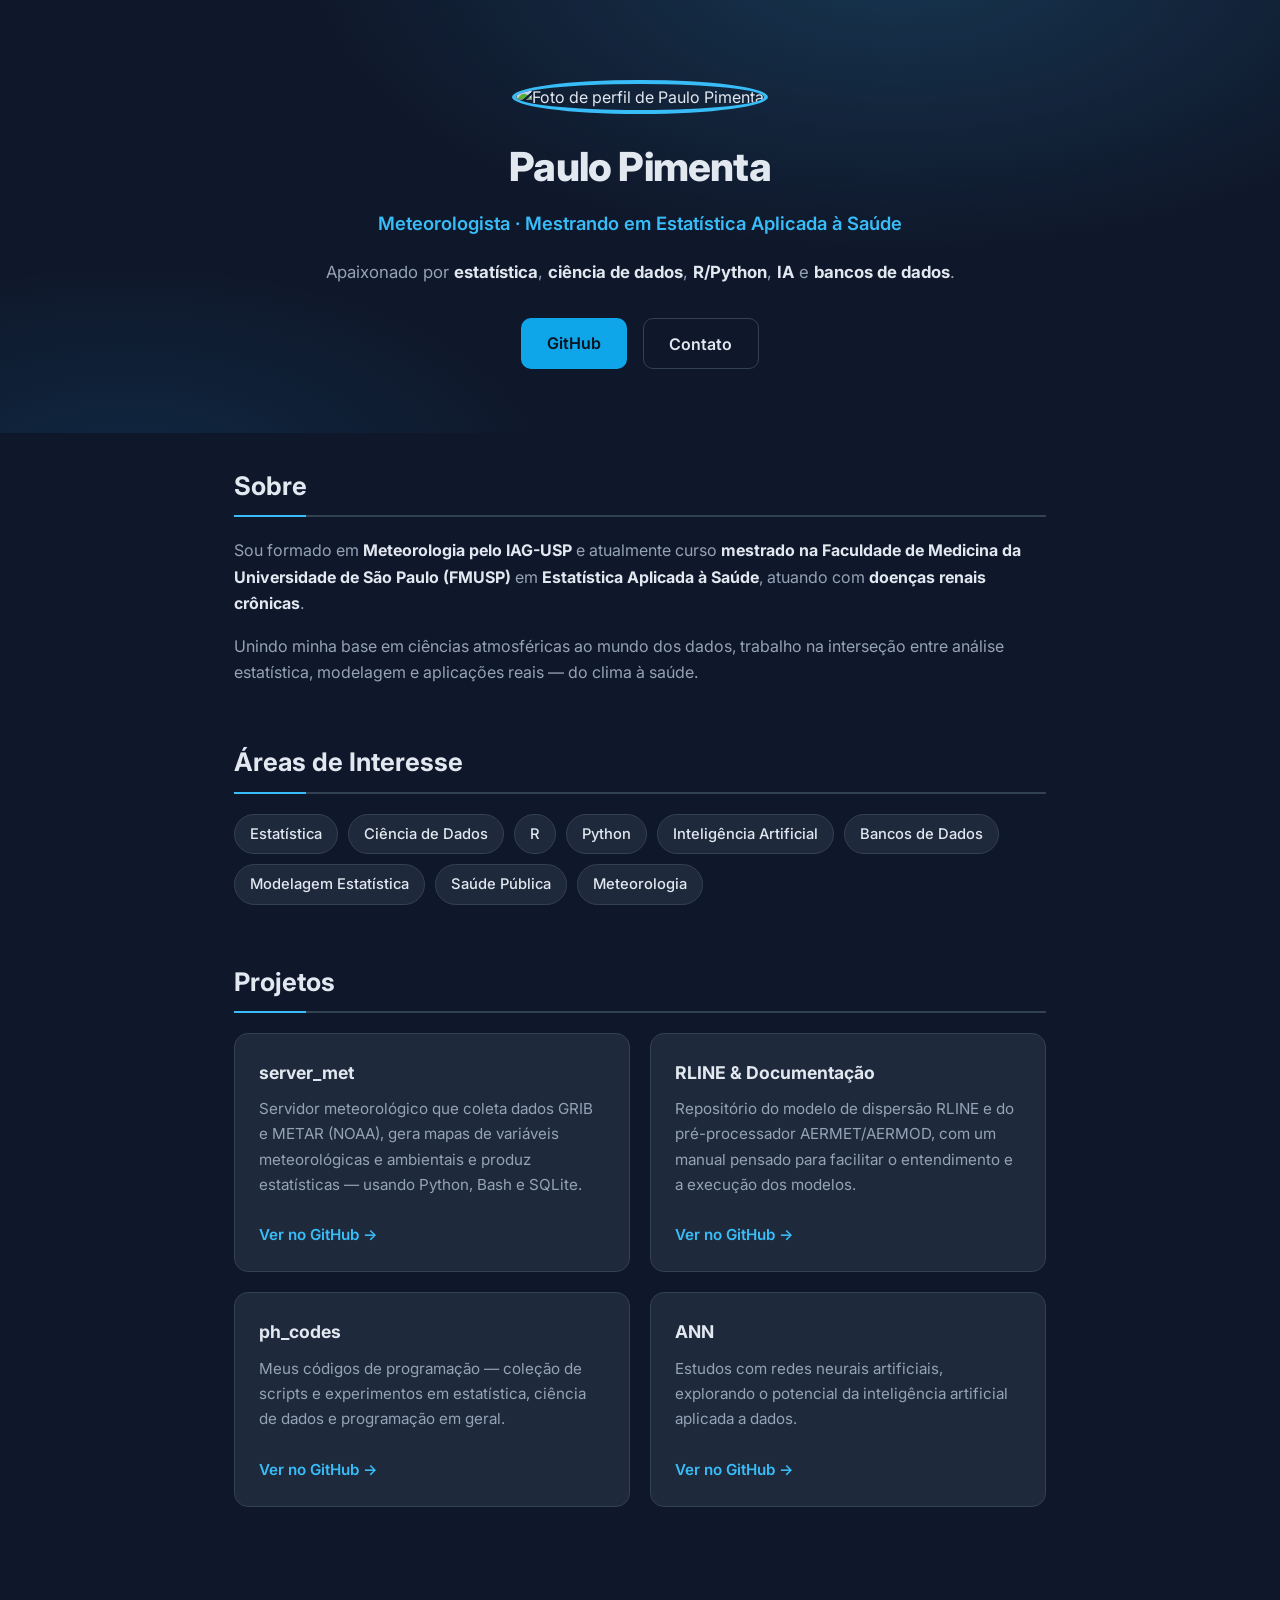
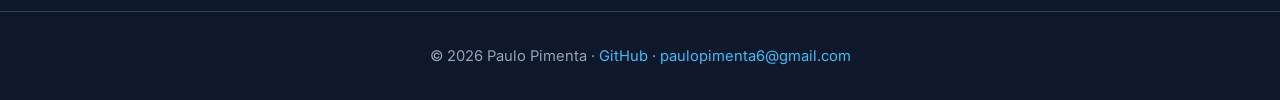
==== index.html @ c79afd51 "Initial commit: personal GitHub Pages site" ====
<!DOCTYPE html>
<html lang="pt-BR">
<head>
  <meta charset="UTF-8" />
  <meta name="viewport" content="width=device-width, initial-scale=1.0" />
  <title>Paulo Pimenta | Estatística, Ciência de Dados e Saúde</title>
  <meta name="description" content="Página pessoal de Paulo Pimenta — meteorologista pelo IAG-USP e mestrando em Estatística Aplicada à Saúde na FMUSP, apaixonado por dados, R/Python, IA e bancos de dados." />
  <link rel="preconnect" href="https://fonts.googleapis.com" />
  <link rel="preconnect" href="https://fonts.gstatic.com" crossorigin />
  <link href="https://fonts.googleapis.com/css2?family=Inter:wght@400;500;600;700;800&display=swap" rel="stylesheet" />
  <link rel="stylesheet" href="assets/css/style.css" />
</head>
<body>
  <header class="hero">
    <div class="hero-inner">
      <img
        class="avatar"
        src="https://avatars.githubusercontent.com/paulopimenta6"
        alt="Foto de perfil de Paulo Pimenta"
      />
      <h1>Paulo Pimenta</h1>
      <p class="tagline">Meteorologista · Mestrando em Estatística Aplicada à Saúde</p>
      <p class="hero-text">
        Apaixonado por <strong>estatística</strong>, <strong>ciência de dados</strong>,
        <strong>R/Python</strong>, <strong>IA</strong> e <strong>bancos de dados</strong>.
      </p>
      <div class="hero-actions">
        <a class="btn btn-primary" href="https://github.com/paulopimenta6" target="_blank" rel="noopener">GitHub</a>
        <a class="btn btn-secondary" href="mailto:paulopimenta6@gmail.com">Contato</a>
      </div>
    </div>
  </header>

  <main class="content">
    <section class="section" id="sobre">
      <h2>Sobre</h2>
      <p>
        Sou formado em <strong>Meteorologia pelo IAG-USP</strong> e atualmente curso
        <strong>mestrado na Faculdade de Medicina da Universidade de São Paulo (FMUSP)</strong>
        em <strong>Estatística Aplicada à Saúde</strong>, atuando com
        <strong>doenças renais crônicas</strong>.
      </p>
      <p>
        Unindo minha base em ciências atmosféricas ao mundo dos dados, trabalho na
        interseção entre análise estatística, modelagem e aplicações reais — do clima à saúde.
      </p>
    </section>

    <section class="section" id="interesses">
      <h2>Áreas de Interesse</h2>
      <div class="skills">
        <span class="skill">Estatística</span>
        <span class="skill">Ciência de Dados</span>
        <span class="skill">R</span>
        <span class="skill">Python</span>
        <span class="skill">Inteligência Artificial</span>
        <span class="skill">Bancos de Dados</span>
        <span class="skill">Modelagem Estatística</span>
        <span class="skill">Saúde Pública</span>
        <span class="skill">Meteorologia</span>
      </div>
    </section>

    <section class="section" id="projetos">
      <h2>Projetos</h2>
      <div class="cards">
        <article class="card">
          <h3>server_met</h3>
          <p>
            Servidor meteorológico que coleta dados GRIB e METAR (NOAA), gera mapas de
            variáveis meteorológicas e ambientais e produz estatísticas — usando Python,
            Bash e SQLite.
          </p>
          <a href="https://github.com/paulopimenta6/server_met" target="_blank" rel="noopener">Ver no GitHub →</a>
        </article>
        <article class="card">
          <h3>RLINE &amp; Documentação</h3>
          <p>
            Repositório do modelo de dispersão RLINE e do pré-processador AERMET/AERMOD,
            com um manual pensado para facilitar o entendimento e a execução dos modelos.
          </p>
          <a href="https://github.com/paulopimenta6/rline_and_documentation" target="_blank" rel="noopener">Ver no GitHub →</a>
        </article>
        <article class="card">
          <h3>ph_codes</h3>
          <p>
            Meus códigos de programação — coleção de scripts e experimentos em
            estatística, ciência de dados e programação em geral.
          </p>
          <a href="https://github.com/paulopimenta6/ph_codes" target="_blank" rel="noopener">Ver no GitHub →</a>
        </article>
        <article class="card">
          <h3>ANN</h3>
          <p>
            Estudos com redes neurais artificiais, explorando o potencial da
            inteligência artificial aplicada a dados.
          </p>
          <a href="https://github.com/paulopimenta6/ANN" target="_blank" rel="noopener">Ver no GitHub →</a>
        </article>
      </div>
    </section>
  </main>

  <footer class="footer">
    <p>
      © 2026 Paulo Pimenta ·
      <a href="https://github.com/paulopimenta6" target="_blank" rel="noopener">GitHub</a> ·
      <a href="mailto:paulopimenta6@gmail.com">paulopimenta6@gmail.com</a>
    </p>
  </footer>
</body>
</html>
---- assets/css/style.css ----
:root {
  --bg: #0f172a;
  --bg-alt: #1e293b;
  --text: #e2e8f0;
  --muted: #94a3b8;
  --accent: #38bdf8;
  --accent-strong: #0ea5e9;
  --card-bg: #1e293b;
  --border: #334155;
}

* {
  margin: 0;
  padding: 0;
  box-sizing: border-box;
}

html {
  scroll-behavior: smooth;
}

body {
  font-family: "Inter", system-ui, -apple-system, "Segoe UI", Roboto, sans-serif;
  background: var(--bg);
  color: var(--text);
  line-height: 1.65;
}

/* ---------- Hero ---------- */
.hero {
  background: radial-gradient(1000px 500px at 70% -10%, rgba(56, 189, 248, 0.18), transparent 60%),
              radial-gradient(800px 400px at 10% 110%, rgba(14, 165, 233, 0.12), transparent 55%);
  text-align: center;
  padding: 5rem 1.5rem 4rem;
}

.hero-inner {
  max-width: 760px;
  margin: 0 auto;
}

.avatar {
  width: 140px;
  height: 140px;
  border-radius: 50%;
  border: 4px solid var(--accent);
  object-fit: cover;
  margin-bottom: 1.25rem;
}

.hero h1 {
  font-size: 2.5rem;
  font-weight: 800;
  letter-spacing: -0.02em;
}

.tagline {
  margin-top: 0.5rem;
  font-size: 1.15rem;
  color: var(--accent);
  font-weight: 600;
}

.hero-text {
  margin-top: 1.25rem;
  color: var(--muted);
  font-size: 1.05rem;
}

.hero-text strong {
  color: var(--text);
}

.hero-actions {
  margin-top: 2rem;
  display: flex;
  gap: 1rem;
  justify-content: center;
  flex-wrap: wrap;
}

.btn {
  display: inline-block;
  padding: 0.7rem 1.6rem;
  border-radius: 10px;
  font-weight: 600;
  text-decoration: none;
  transition: transform 0.15s ease, box-shadow 0.15s ease, background 0.15s ease;
}

.btn:hover {
  transform: translateY(-2px);
}

.btn-primary {
  background: var(--accent-strong);
  color: #0b1220;
}

.btn-primary:hover {
  box-shadow: 0 8px 24px rgba(14, 165, 233, 0.35);
}

.btn-secondary {
  border: 1px solid var(--border);
  color: var(--text);
}

.btn-secondary:hover {
  background: var(--bg-alt);
}

/* ---------- Content ---------- */
.content {
  max-width: 860px;
  margin: 0 auto;
  padding: 2rem 1.5rem 3rem;
}

.section {
  margin-bottom: 3.5rem;
}

.section h2 {
  font-size: 1.6rem;
  font-weight: 700;
  margin-bottom: 1.25rem;
  padding-bottom: 0.5rem;
  border-bottom: 2px solid var(--border);
  position: relative;
}

.section h2::after {
  content: "";
  position: absolute;
  left: 0;
  bottom: -2px;
  width: 72px;
  height: 2px;
  background: var(--accent);
}

.section p {
  color: var(--muted);
  margin-bottom: 1rem;
}

.section p strong {
  color: var(--text);
}

/* ---------- Skills ---------- */
.skills {
  display: flex;
  flex-wrap: wrap;
  gap: 0.6rem;
}

.skill {
  background: var(--card-bg);
  border: 1px solid var(--border);
  color: var(--text);
  padding: 0.45rem 0.95rem;
  border-radius: 999px;
  font-size: 0.92rem;
  font-weight: 500;
  transition: border-color 0.15s ease, color 0.15s ease;
}

.skill:hover {
  border-color: var(--accent);
  color: var(--accent);
}

/* ---------- Cards ---------- */
.cards {
  display: grid;
  grid-template-columns: repeat(auto-fit, minmax(260px, 1fr));
  gap: 1.25rem;
}

.card {
  background: var(--card-bg);
  border: 1px solid var(--border);
  border-radius: 14px;
  padding: 1.5rem;
  display: flex;
  flex-direction: column;
  gap: 0.6rem;
  transition: transform 0.15s ease, border-color 0.15s ease;
}

.card:hover {
  transform: translateY(-3px);
  border-color: var(--accent);
}

.card h3 {
  font-size: 1.1rem;
  font-weight: 700;
}

.card p {
  font-size: 0.95rem;
  color: var(--muted);
  flex: 1;
}

.card a {
  color: var(--accent);
  text-decoration: none;
  font-weight: 600;
  font-size: 0.95rem;
}

.card a:hover {
  text-decoration: underline;
}

/* ---------- Footer ---------- */
.footer {
  border-top: 1px solid var(--border);
  padding: 2rem 1.5rem;
  text-align: center;
  color: var(--muted);
  font-size: 0.92rem;
}

.footer a {
  color: var(--accent);
  text-decoration: none;
}

.footer a:hover {
  text-decoration: underline;
}

/* ---------- Responsive ---------- */
@media (max-width: 480px) {
  .hero h1 {
    font-size: 2rem;
  }
  .hero {
    padding-top: 3.5rem;
  }
}
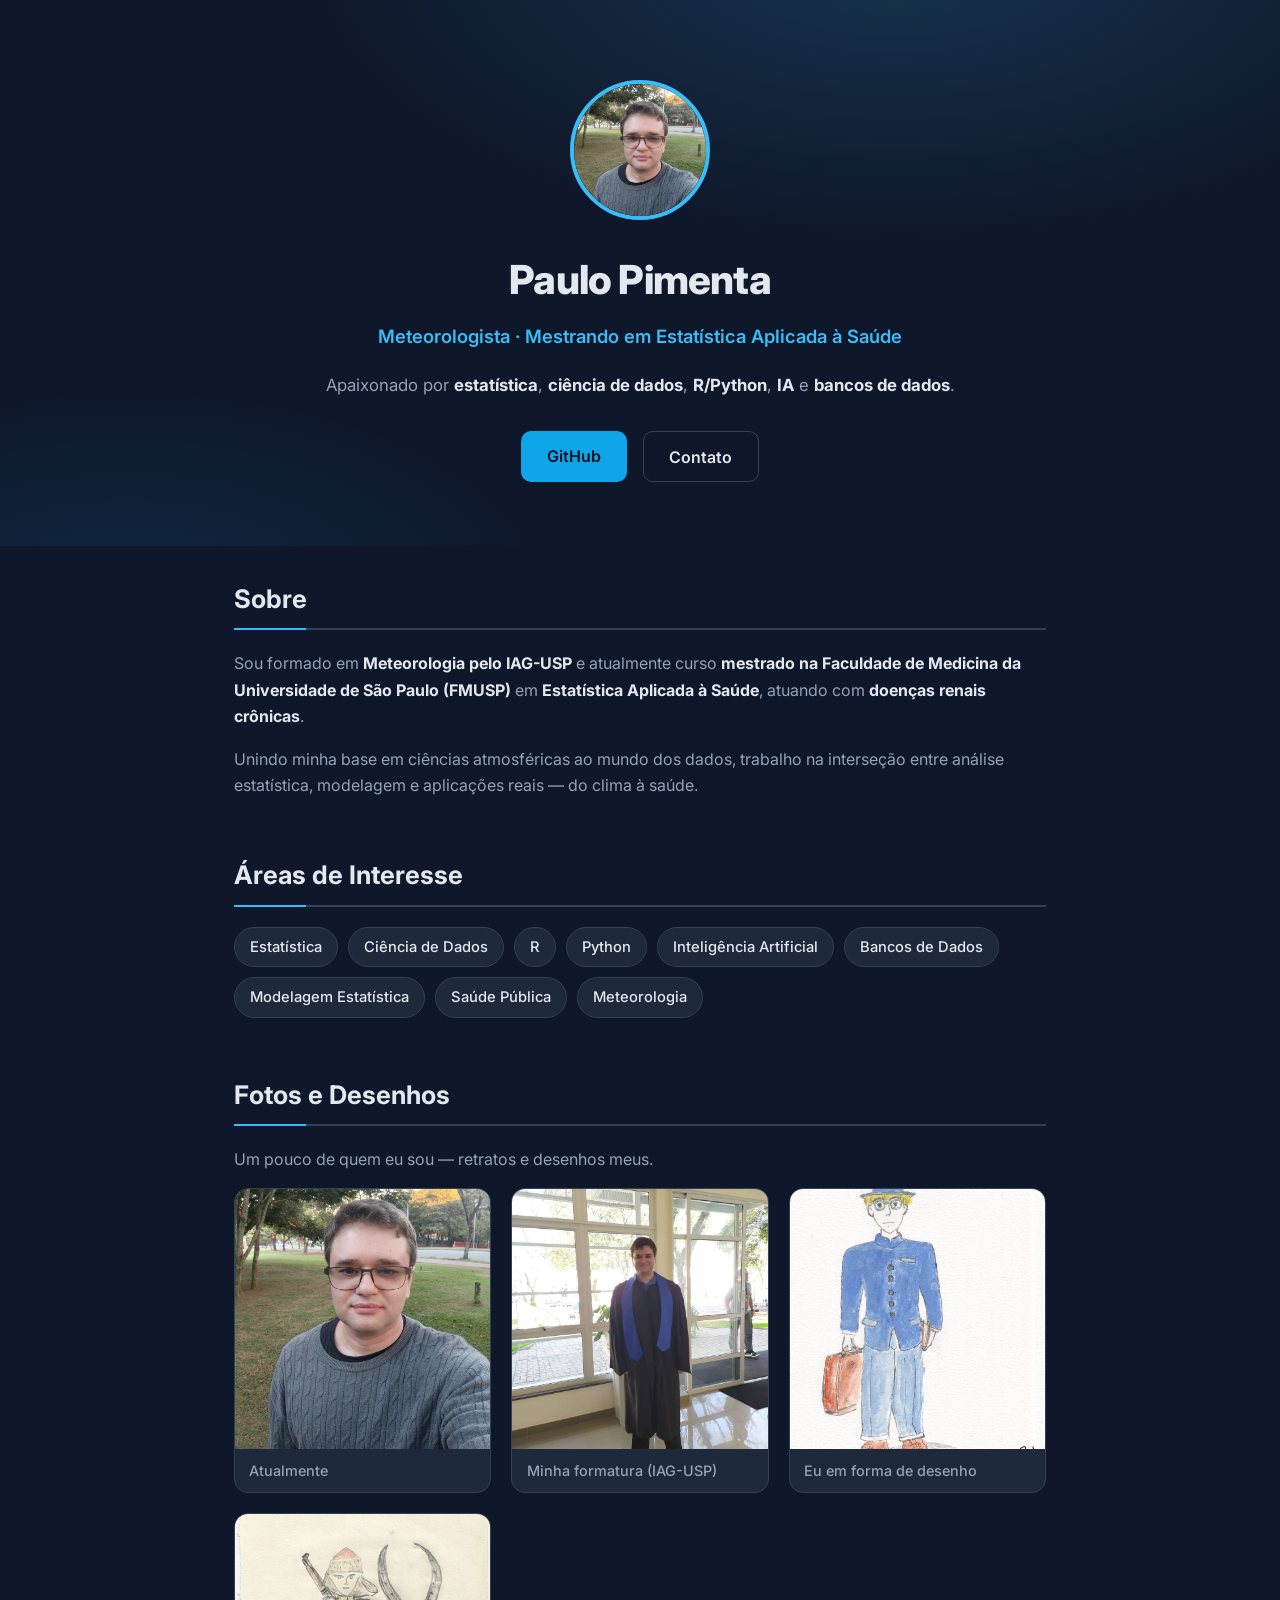
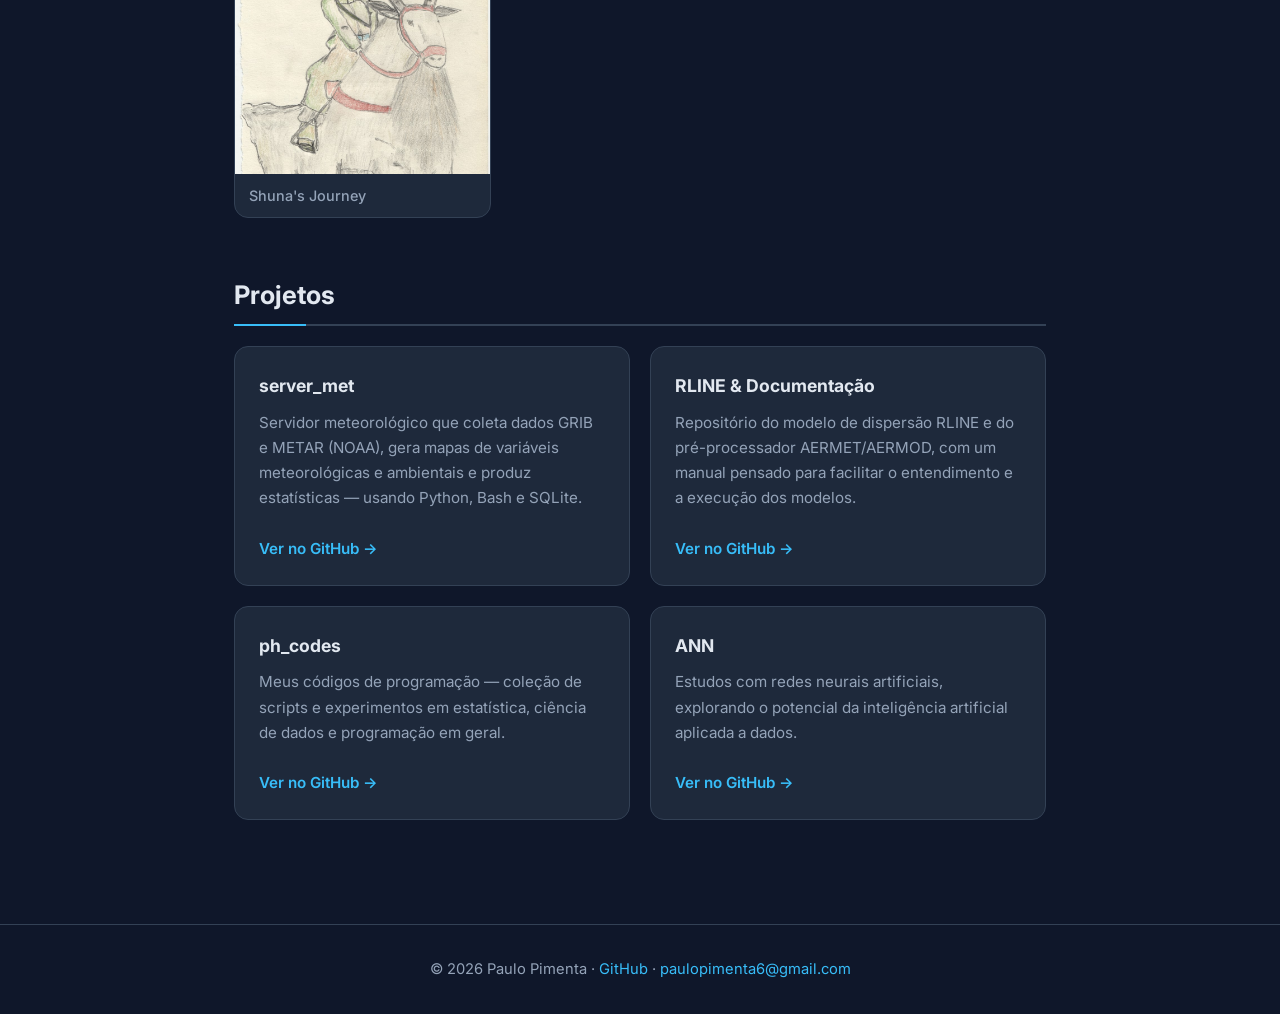
==== commit 3545fdd8: "Add personal photos and drawings gallery with lightbox" ====
--- a/index.html
+++ b/index.html
@@ -15,8 +15,8 @@
     <div class="hero-inner">
       <img
         class="avatar"
-        src="https://avatars.githubusercontent.com/paulopimenta6"
-        alt="Foto de perfil de Paulo Pimenta"
+        src="assets/images/avatar.jpg"
+        alt="Foto de Paulo Pimenta"
       />
       <h1>Paulo Pimenta</h1>
       <p class="tagline">Meteorologista · Mestrando em Estatística Aplicada à Saúde</p>
@@ -58,6 +58,29 @@
         <span class="skill">Modelagem Estatística</span>
         <span class="skill">Saúde Pública</span>
         <span class="skill">Meteorologia</span>
+      </div>
+    </section>
+
+    <section class="section" id="fotos">
+      <h2>Fotos e Desenhos</h2>
+      <p>Um pouco de quem eu sou — retratos e desenhos meus.</p>
+      <div class="gallery">
+        <figure class="gallery-item">
+          <img src="assets/images/eu_atualmente.jpg" alt="Foto atual de Paulo Pimenta" loading="lazy" />
+          <figcaption>Atualmente</figcaption>
+        </figure>
+        <figure class="gallery-item">
+          <img src="assets/images/eu_na_minha_formatura.jpg" alt="Paulo Pimenta na formatura" loading="lazy" />
+          <figcaption>Minha formatura (IAG-USP)</figcaption>
+        </figure>
+        <figure class="gallery-item">
+          <img src="assets/images/eu_em_forma_de_desenho.jpg" alt="Desenho do Paulo Pimenta" loading="lazy" />
+          <figcaption>Eu em forma de desenho</figcaption>
+        </figure>
+        <figure class="gallery-item">
+          <img src="assets/images/shunasJourney.jpg" alt="Desenho Shuna's Journey" loading="lazy" />
+          <figcaption>Shuna's Journey</figcaption>
+        </figure>
       </div>
     </section>
 
@@ -108,5 +131,40 @@
       <a href="mailto:paulopimenta6@gmail.com">paulopimenta6@gmail.com</a>
     </p>
   </footer>
+
+  <div class="lightbox" id="lightbox" aria-hidden="true" role="dialog" aria-label="Visualização de imagem">
+    <button class="lightbox-close" id="lightbox-close" aria-label="Fechar">&times;</button>
+    <img id="lightbox-img" src="" alt="" />
+    <p class="lightbox-caption" id="lightbox-caption"></p>
+  </div>
+
+  <script>
+    const lightbox = document.getElementById("lightbox");
+    const lightboxImg = document.getElementById("lightbox-img");
+    const lightboxCaption = document.getElementById("lightbox-caption");
+
+    document.querySelectorAll(".gallery-item img").forEach((img) => {
+      img.addEventListener("click", () => {
+        lightboxImg.src = img.src;
+        lightboxImg.alt = img.alt;
+        lightboxCaption.textContent = img.closest("figure").querySelector("figcaption").textContent;
+        lightbox.classList.add("open");
+        document.body.style.overflow = "hidden";
+      });
+    });
+
+    function closeLightbox() {
+      lightbox.classList.remove("open");
+      document.body.style.overflow = "";
+    }
+
+    document.getElementById("lightbox-close").addEventListener("click", closeLightbox);
+    lightbox.addEventListener("click", (e) => {
+      if (e.target === lightbox) closeLightbox();
+    });
+    document.addEventListener("keydown", (e) => {
+      if (e.key === "Escape") closeLightbox();
+    });
+  </script>
 </body>
 </html>
--- a/assets/css/style.css
+++ b/assets/css/style.css
@@ -217,6 +217,94 @@
   text-decoration: underline;
 }
 
+/* ---------- Gallery ---------- */
+.gallery {
+  display: grid;
+  grid-template-columns: repeat(auto-fill, minmax(240px, 1fr));
+  gap: 1.25rem;
+}
+
+.gallery-item {
+  margin: 0;
+  border: 1px solid var(--border);
+  border-radius: 14px;
+  overflow: hidden;
+  background: var(--card-bg);
+  cursor: zoom-in;
+  transition: transform 0.15s ease, border-color 0.15s ease;
+}
+
+.gallery-item:hover {
+  transform: translateY(-3px);
+  border-color: var(--accent);
+}
+
+.gallery-item img {
+  width: 100%;
+  height: 260px;
+  object-fit: cover;
+  display: block;
+}
+
+.gallery-item figcaption {
+  padding: 0.6rem 0.9rem;
+  font-size: 0.9rem;
+  color: var(--muted);
+  font-weight: 500;
+}
+
+/* ---------- Lightbox ---------- */
+.lightbox {
+  position: fixed;
+  inset: 0;
+  background: rgba(2, 6, 23, 0.92);
+  display: flex;
+  align-items: center;
+  justify-content: center;
+  flex-direction: column;
+  gap: 0.75rem;
+  padding: 2rem;
+  opacity: 0;
+  visibility: hidden;
+  transition: opacity 0.2s ease, visibility 0.2s ease;
+  z-index: 100;
+}
+
+.lightbox.open {
+  opacity: 1;
+  visibility: visible;
+}
+
+.lightbox img {
+  max-width: 100%;
+  max-height: 82vh;
+  border-radius: 8px;
+  box-shadow: 0 20px 60px rgba(0, 0, 0, 0.6);
+}
+
+.lightbox-caption {
+  color: var(--text);
+  font-weight: 500;
+}
+
+.lightbox-close {
+  position: absolute;
+  top: 1.25rem;
+  right: 1.75rem;
+  background: none;
+  border: none;
+  color: var(--text);
+  font-size: 2.5rem;
+  line-height: 1;
+  cursor: pointer;
+  transition: color 0.15s ease, transform 0.15s ease;
+}
+
+.lightbox-close:hover {
+  color: var(--accent);
+  transform: scale(1.1);
+}
+
 /* ---------- Footer ---------- */
 .footer {
   border-top: 1px solid var(--border);
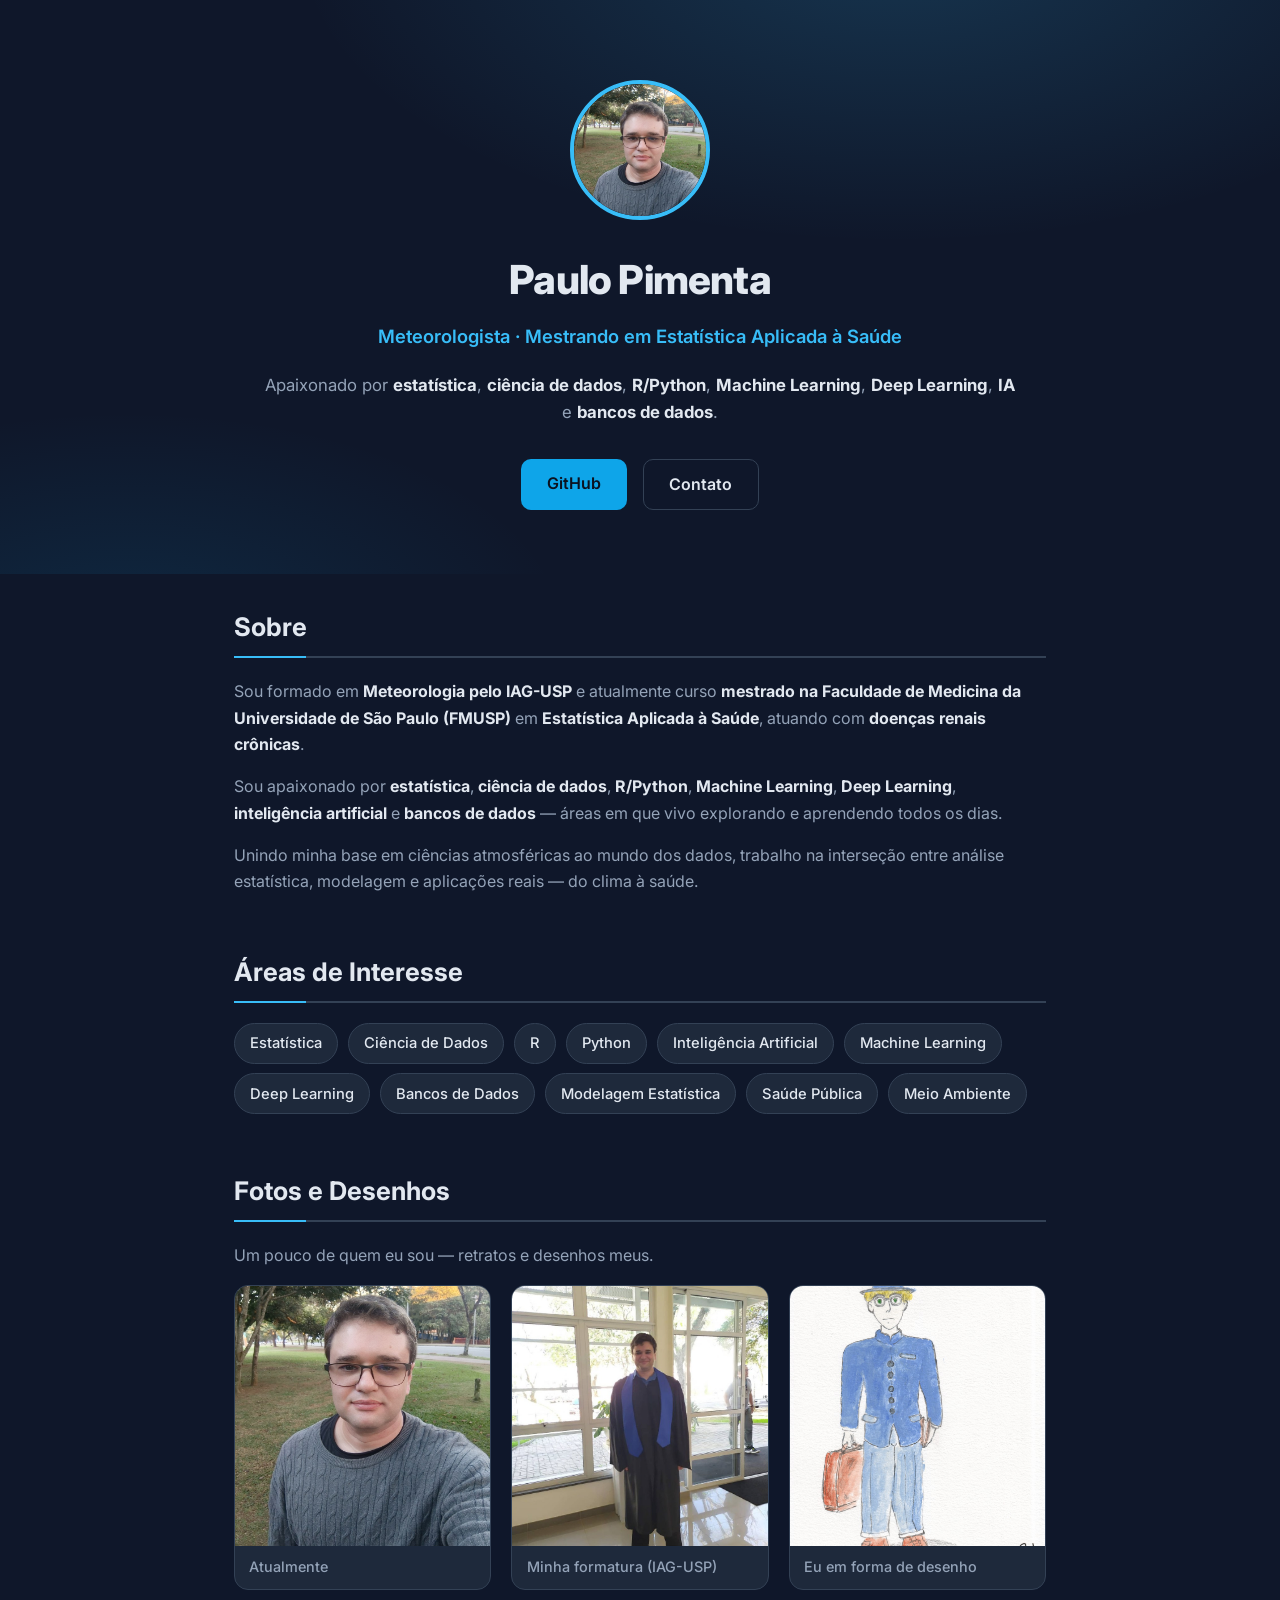
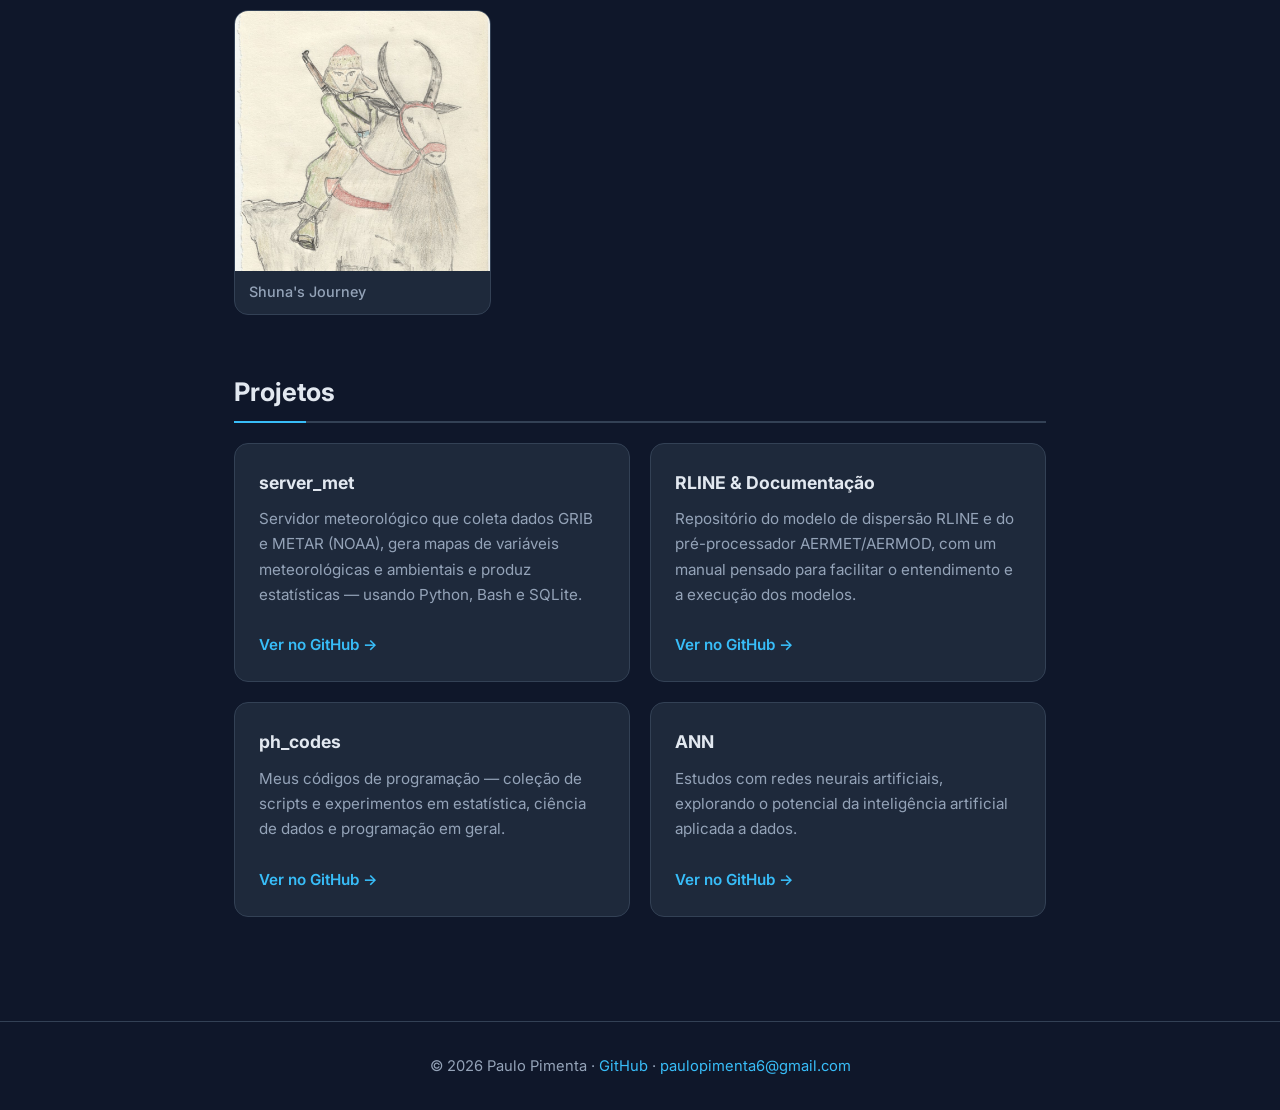
==== commit ed4787f6: "Update areas of interest and about text (ML/DL, environment)" ====
--- a/index.html
+++ b/index.html
@@ -4,7 +4,7 @@
   <meta charset="UTF-8" />
   <meta name="viewport" content="width=device-width, initial-scale=1.0" />
   <title>Paulo Pimenta | Estatística, Ciência de Dados e Saúde</title>
-  <meta name="description" content="Página pessoal de Paulo Pimenta — meteorologista pelo IAG-USP e mestrando em Estatística Aplicada à Saúde na FMUSP, apaixonado por dados, R/Python, IA e bancos de dados." />
+  <meta name="description" content="Página pessoal de Paulo Pimenta — meteorologista pelo IAG-USP e mestrando em Estatística Aplicada à Saúde na FMUSP, apaixonado por dados, R/Python, Machine Learning, Deep Learning, IA e bancos de dados." />
   <link rel="preconnect" href="https://fonts.googleapis.com" />
   <link rel="preconnect" href="https://fonts.gstatic.com" crossorigin />
   <link href="https://fonts.googleapis.com/css2?family=Inter:wght@400;500;600;700;800&display=swap" rel="stylesheet" />
@@ -22,7 +22,8 @@
       <p class="tagline">Meteorologista · Mestrando em Estatística Aplicada à Saúde</p>
       <p class="hero-text">
         Apaixonado por <strong>estatística</strong>, <strong>ciência de dados</strong>,
-        <strong>R/Python</strong>, <strong>IA</strong> e <strong>bancos de dados</strong>.
+        <strong>R/Python</strong>, <strong>Machine Learning</strong>,
+        <strong>Deep Learning</strong>, <strong>IA</strong> e <strong>bancos de dados</strong>.
       </p>
       <div class="hero-actions">
         <a class="btn btn-primary" href="https://github.com/paulopimenta6" target="_blank" rel="noopener">GitHub</a>
@@ -41,6 +42,12 @@
         <strong>doenças renais crônicas</strong>.
       </p>
       <p>
+        Sou apaixonado por <strong>estatística</strong>, <strong>ciência de dados</strong>,
+        <strong>R/Python</strong>, <strong>Machine Learning</strong>, <strong>Deep Learning</strong>,
+        <strong>inteligência artificial</strong> e <strong>bancos de dados</strong> — áreas em que
+        vivo explorando e aprendendo todos os dias.
+      </p>
+      <p>
         Unindo minha base em ciências atmosféricas ao mundo dos dados, trabalho na
         interseção entre análise estatística, modelagem e aplicações reais — do clima à saúde.
       </p>
@@ -54,10 +61,12 @@
         <span class="skill">R</span>
         <span class="skill">Python</span>
         <span class="skill">Inteligência Artificial</span>
+        <span class="skill">Machine Learning</span>
+        <span class="skill">Deep Learning</span>
         <span class="skill">Bancos de Dados</span>
         <span class="skill">Modelagem Estatística</span>
         <span class="skill">Saúde Pública</span>
-        <span class="skill">Meteorologia</span>
+        <span class="skill">Meio Ambiente</span>
       </div>
     </section>
 
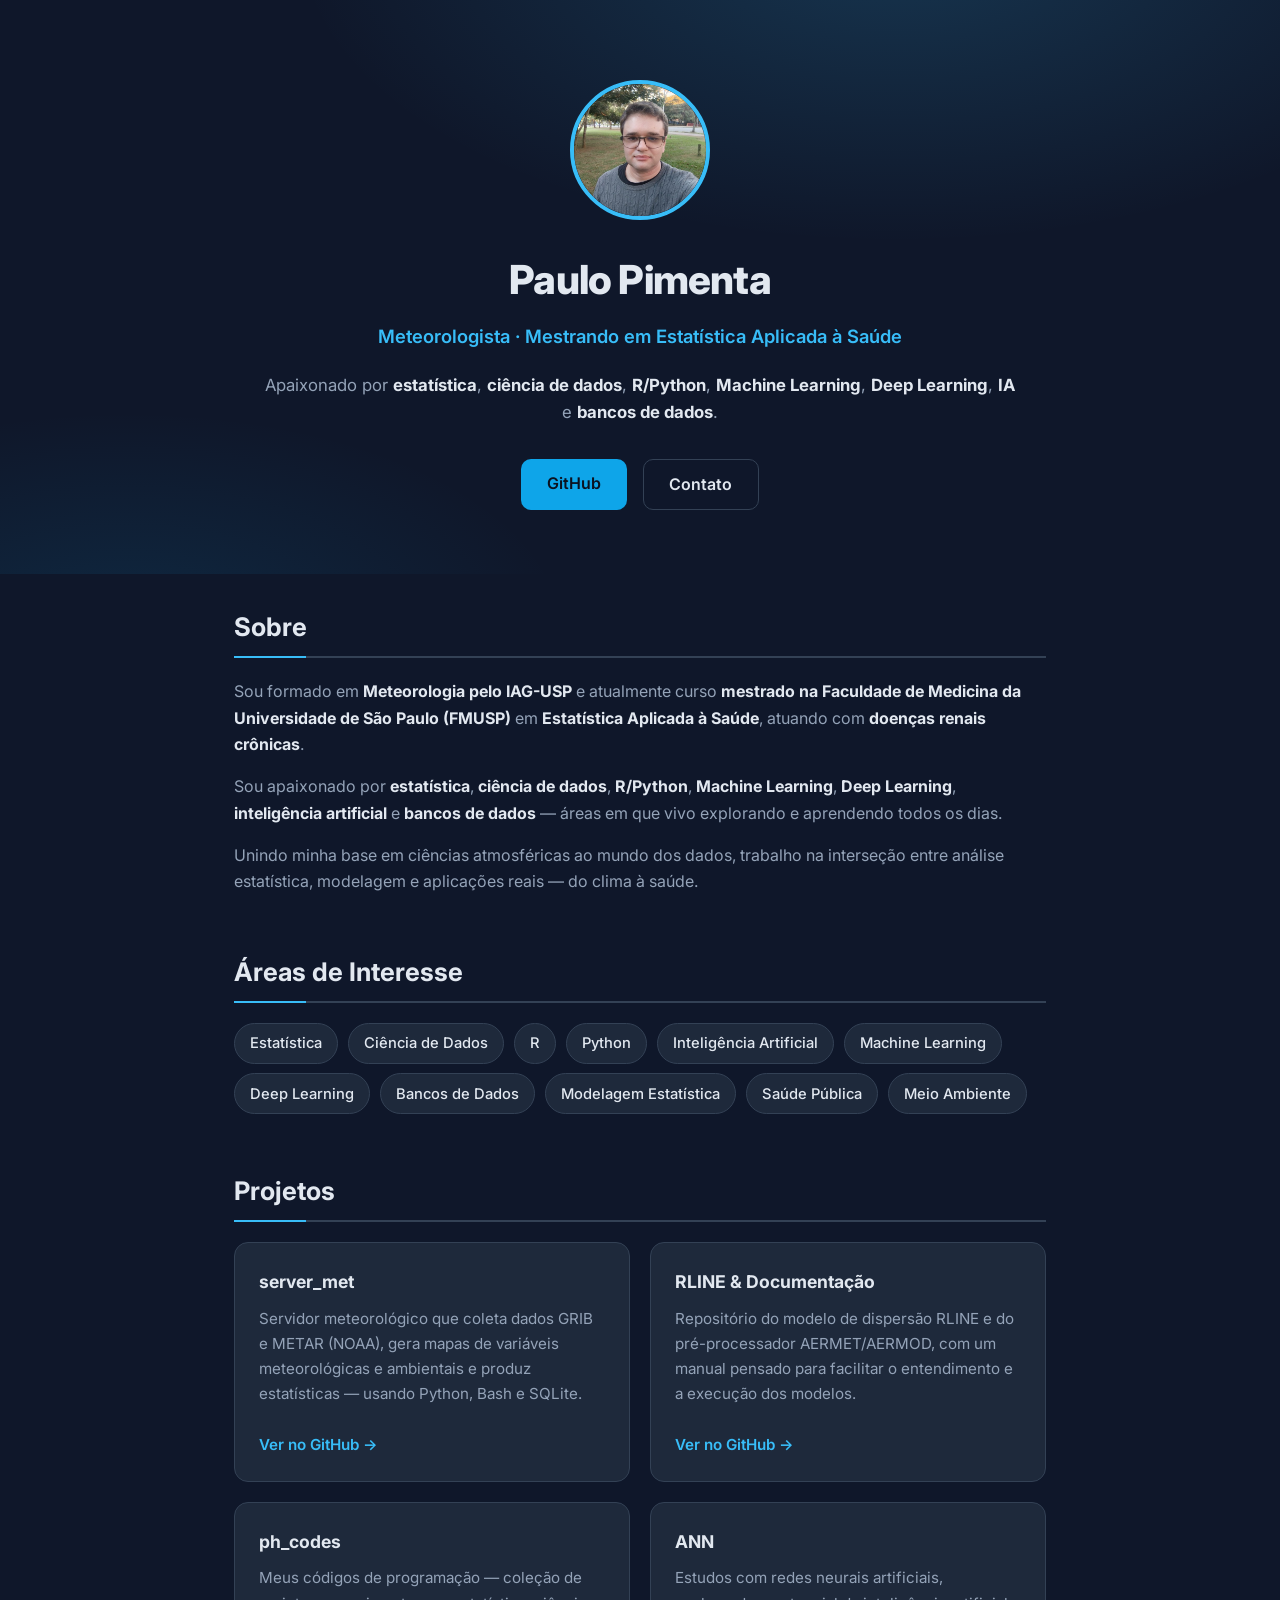
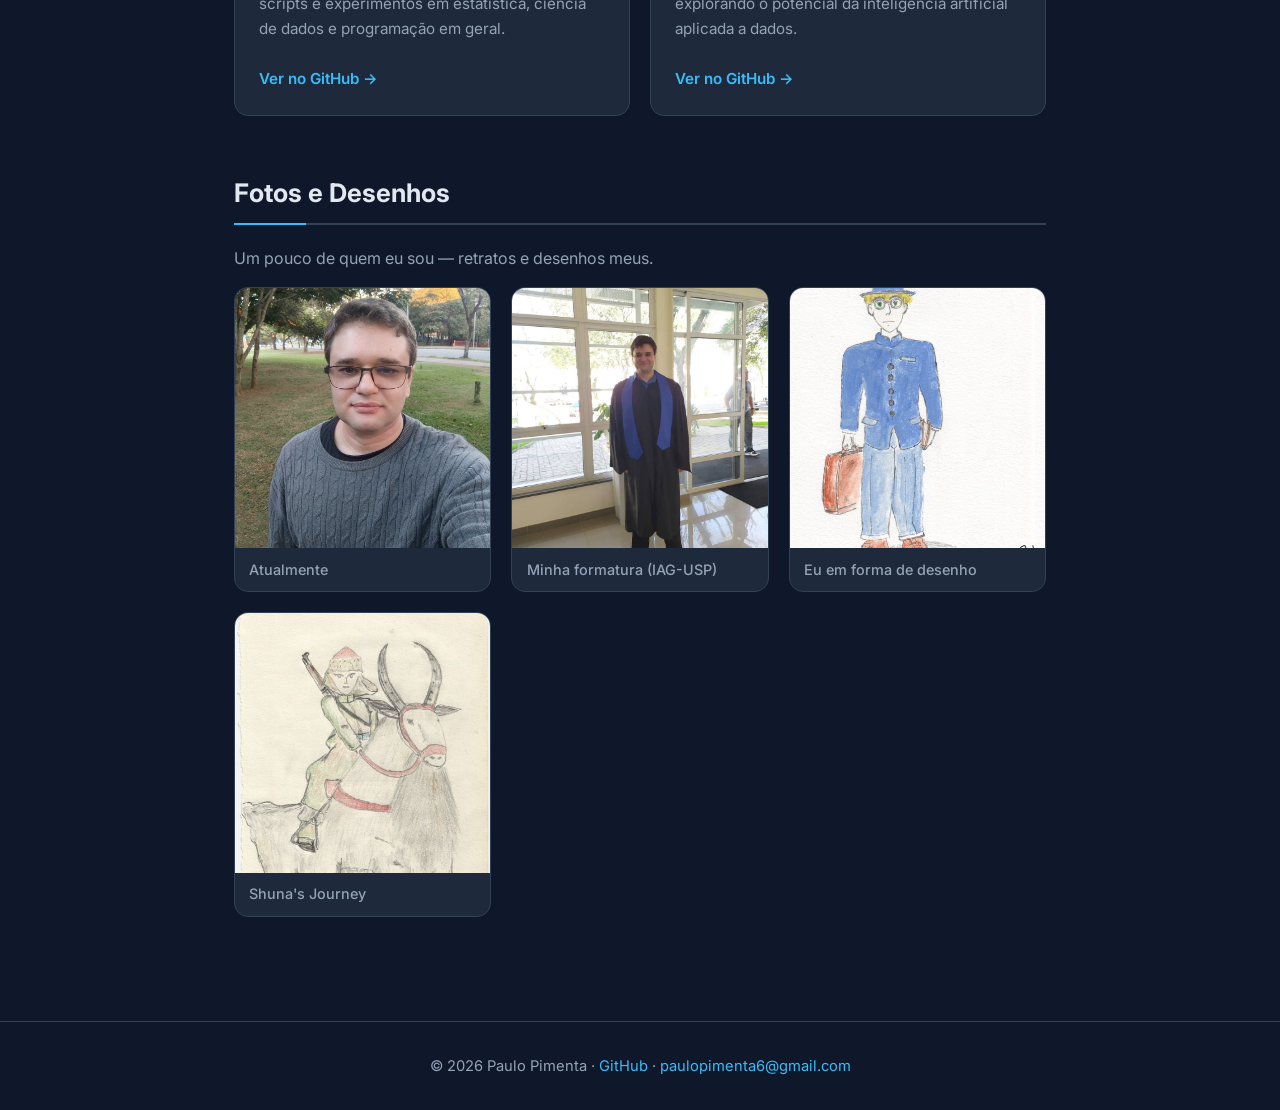
==== commit 364fa4ec: "Move projects section before photos gallery" ====
--- a/index.html
+++ b/index.html
@@ -70,29 +70,6 @@
       </div>
     </section>
 
-    <section class="section" id="fotos">
-      <h2>Fotos e Desenhos</h2>
-      <p>Um pouco de quem eu sou — retratos e desenhos meus.</p>
-      <div class="gallery">
-        <figure class="gallery-item">
-          <img src="assets/images/eu_atualmente.jpg" alt="Foto atual de Paulo Pimenta" loading="lazy" />
-          <figcaption>Atualmente</figcaption>
-        </figure>
-        <figure class="gallery-item">
-          <img src="assets/images/eu_na_minha_formatura.jpg" alt="Paulo Pimenta na formatura" loading="lazy" />
-          <figcaption>Minha formatura (IAG-USP)</figcaption>
-        </figure>
-        <figure class="gallery-item">
-          <img src="assets/images/eu_em_forma_de_desenho.jpg" alt="Desenho do Paulo Pimenta" loading="lazy" />
-          <figcaption>Eu em forma de desenho</figcaption>
-        </figure>
-        <figure class="gallery-item">
-          <img src="assets/images/shunasJourney.jpg" alt="Desenho Shuna's Journey" loading="lazy" />
-          <figcaption>Shuna's Journey</figcaption>
-        </figure>
-      </div>
-    </section>
-
     <section class="section" id="projetos">
       <h2>Projetos</h2>
       <div class="cards">
@@ -129,6 +106,29 @@
           </p>
           <a href="https://github.com/paulopimenta6/ANN" target="_blank" rel="noopener">Ver no GitHub →</a>
         </article>
+      </div>
+    </section>
+
+    <section class="section" id="fotos">
+      <h2>Fotos e Desenhos</h2>
+      <p>Um pouco de quem eu sou — retratos e desenhos meus.</p>
+      <div class="gallery">
+        <figure class="gallery-item">
+          <img src="assets/images/eu_atualmente.jpg" alt="Foto atual de Paulo Pimenta" loading="lazy" />
+          <figcaption>Atualmente</figcaption>
+        </figure>
+        <figure class="gallery-item">
+          <img src="assets/images/eu_na_minha_formatura.jpg" alt="Paulo Pimenta na formatura" loading="lazy" />
+          <figcaption>Minha formatura (IAG-USP)</figcaption>
+        </figure>
+        <figure class="gallery-item">
+          <img src="assets/images/eu_em_forma_de_desenho.jpg" alt="Desenho do Paulo Pimenta" loading="lazy" />
+          <figcaption>Eu em forma de desenho</figcaption>
+        </figure>
+        <figure class="gallery-item">
+          <img src="assets/images/shunasJourney.jpg" alt="Desenho Shuna's Journey" loading="lazy" />
+          <figcaption>Shuna's Journey</figcaption>
+        </figure>
       </div>
     </section>
   </main>
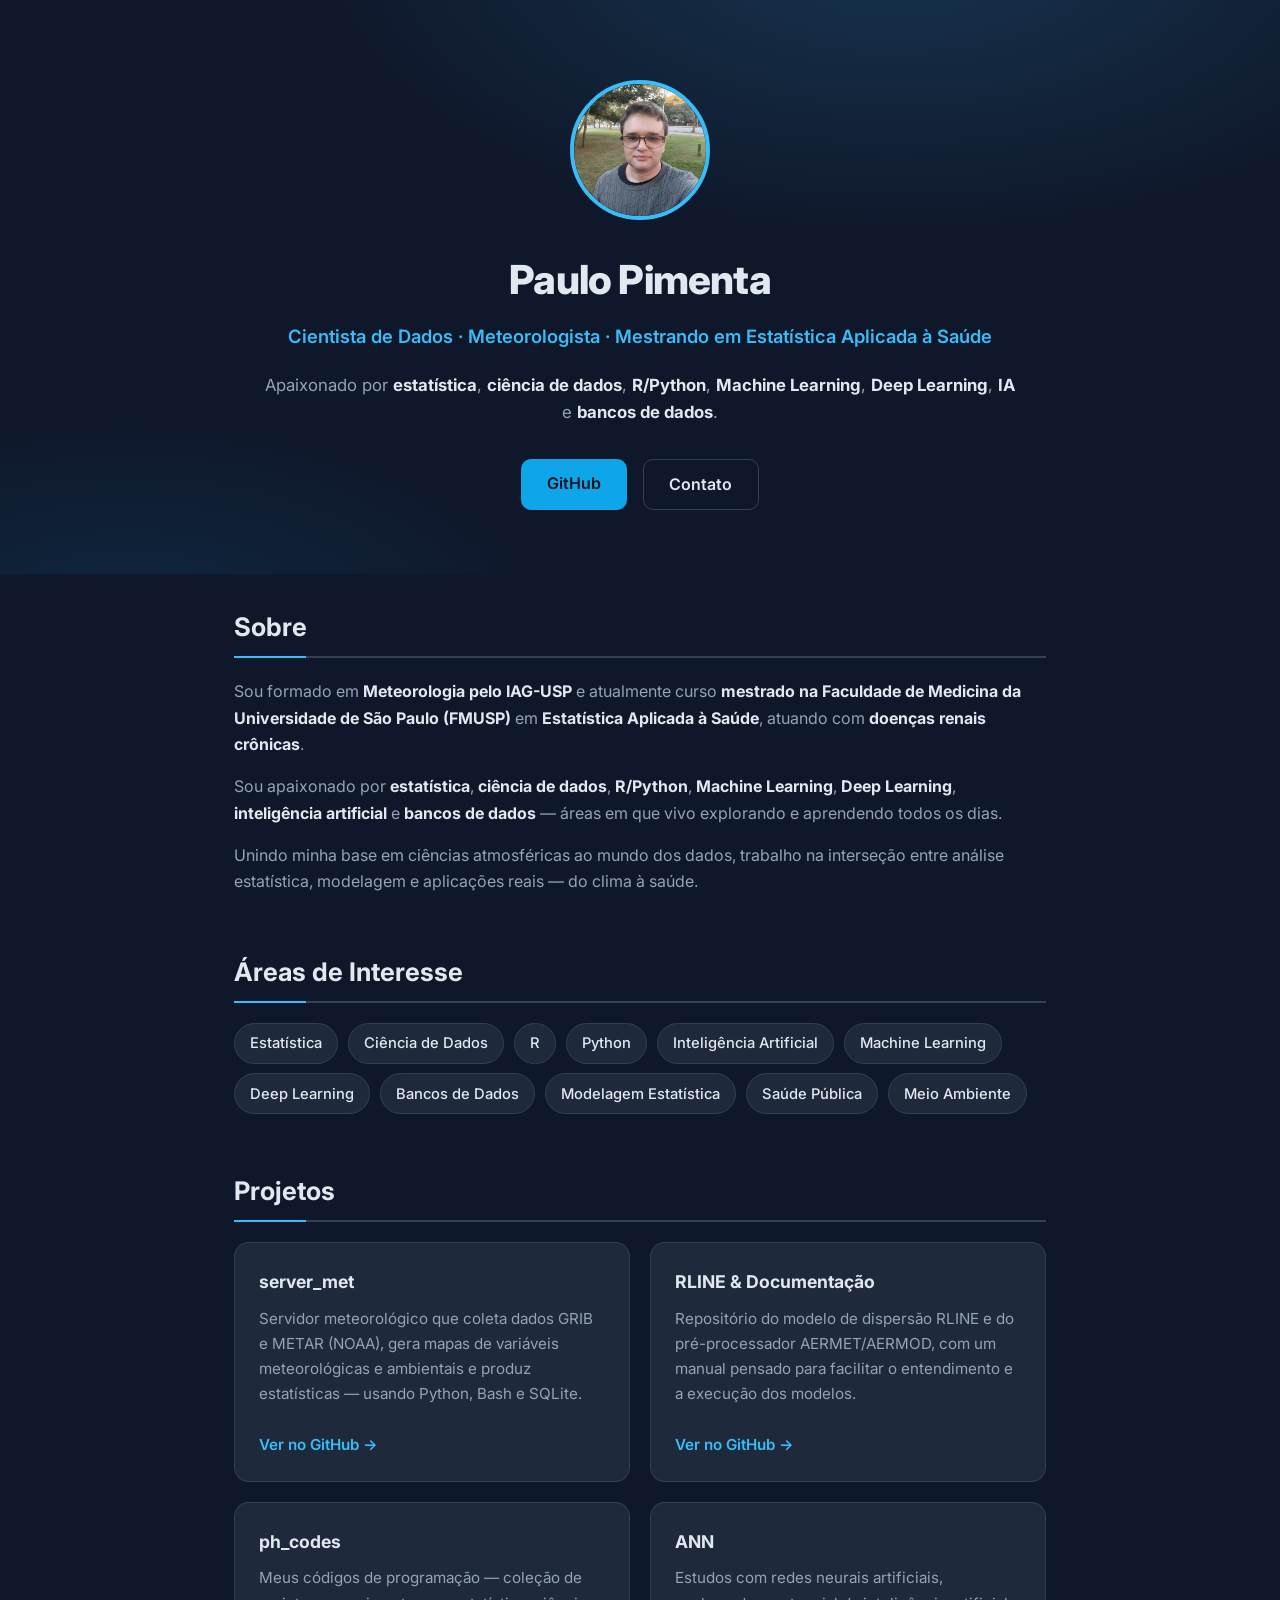
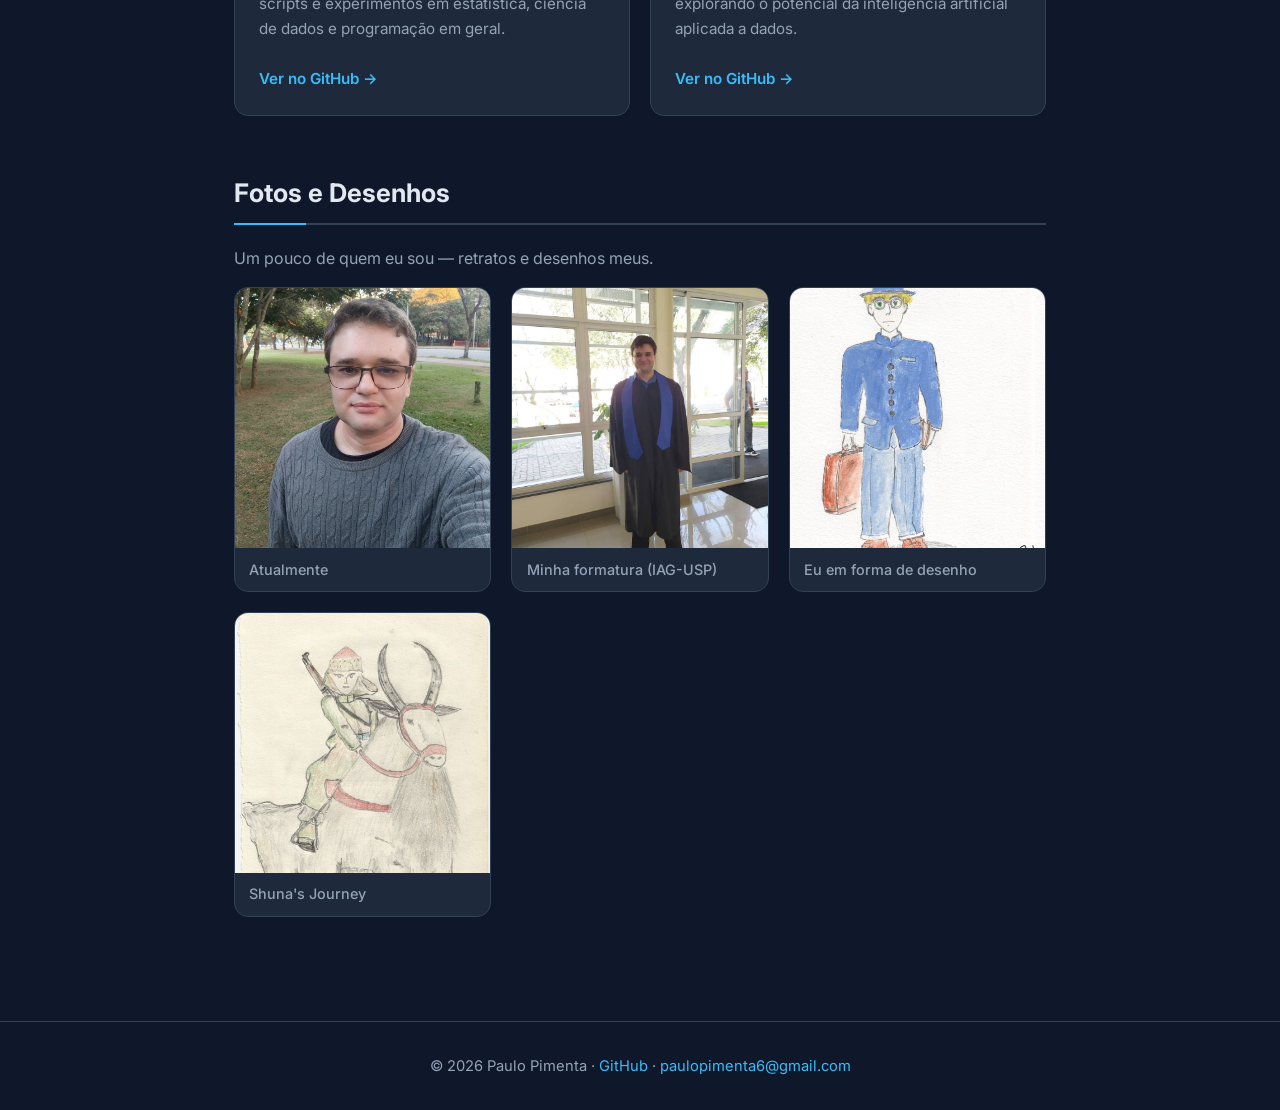
==== commit a4a47956: "Add data scientist to tagline" ====
--- a/index.html
+++ b/index.html
@@ -19,7 +19,7 @@
         alt="Foto de Paulo Pimenta"
       />
       <h1>Paulo Pimenta</h1>
-      <p class="tagline">Meteorologista · Mestrando em Estatística Aplicada à Saúde</p>
+      <p class="tagline">Cientista de Dados · Meteorologista · Mestrando em Estatística Aplicada à Saúde</p>
       <p class="hero-text">
         Apaixonado por <strong>estatística</strong>, <strong>ciência de dados</strong>,
         <strong>R/Python</strong>, <strong>Machine Learning</strong>,
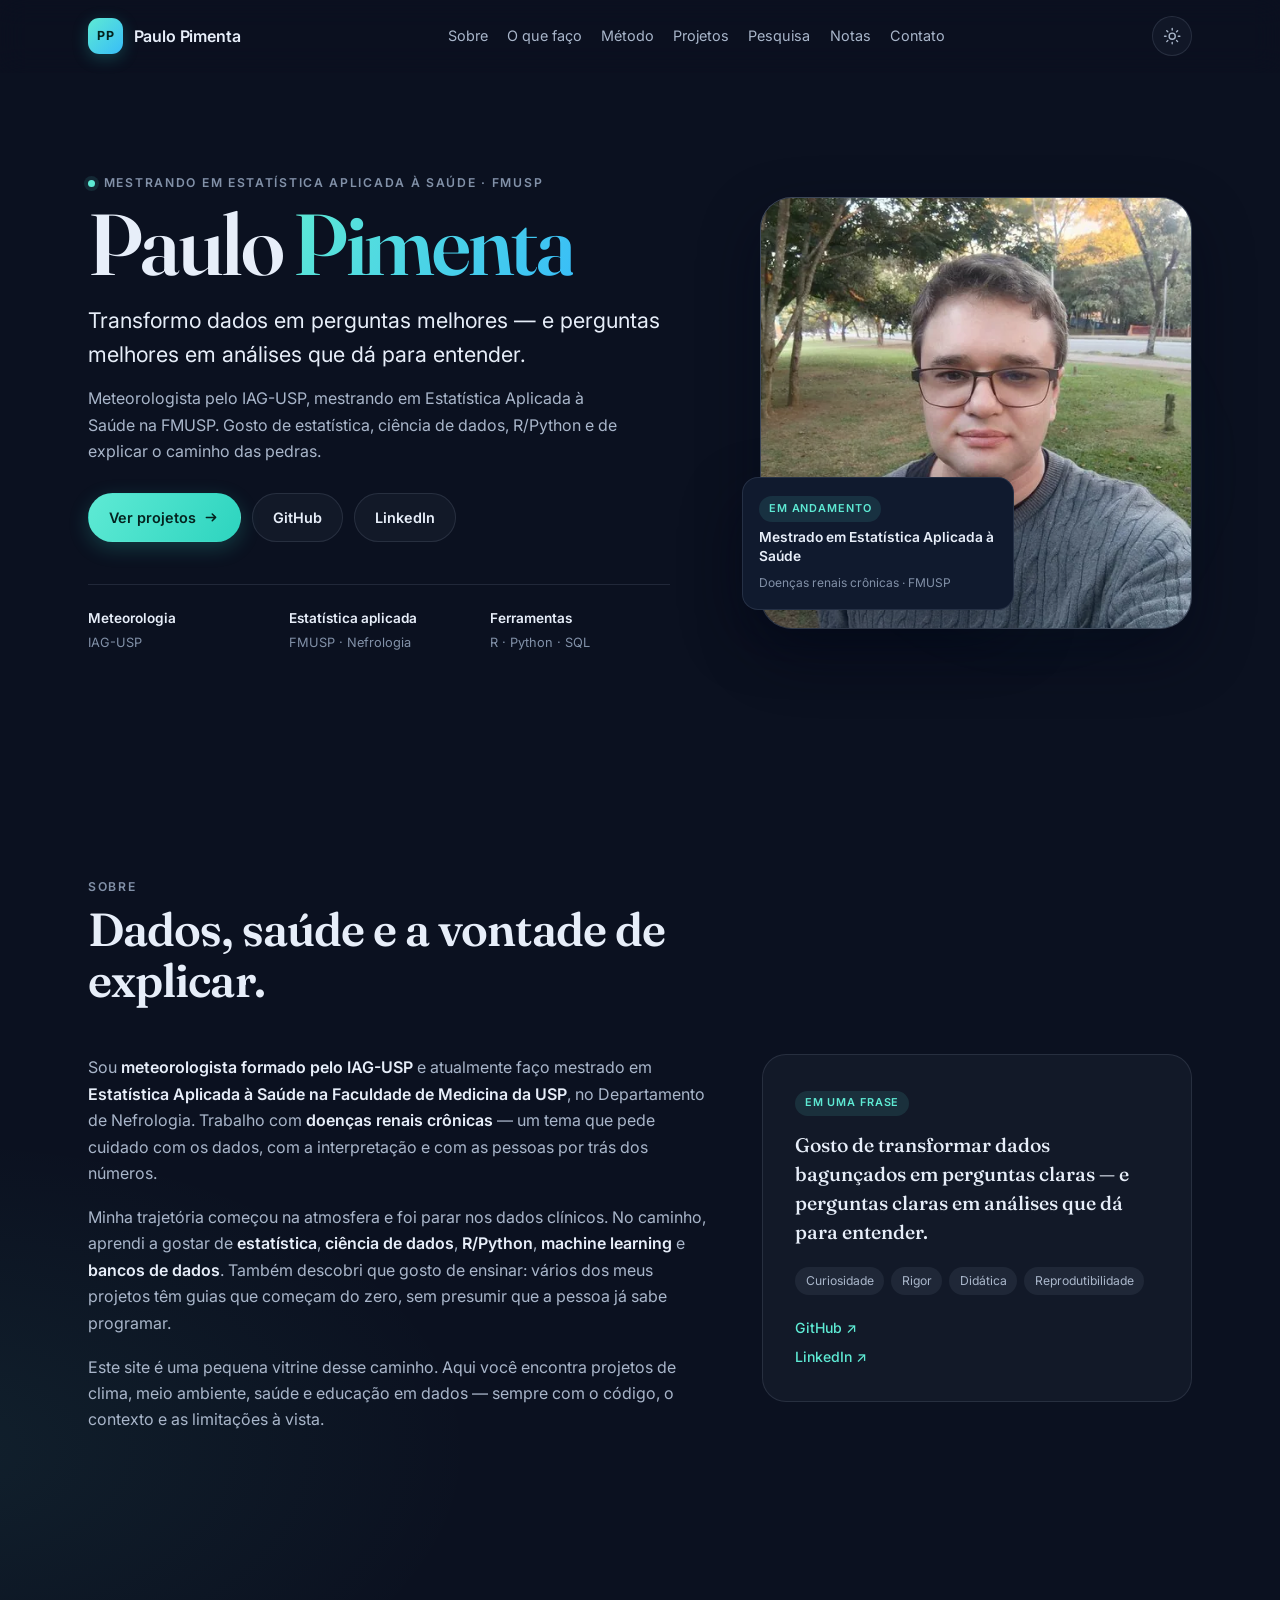
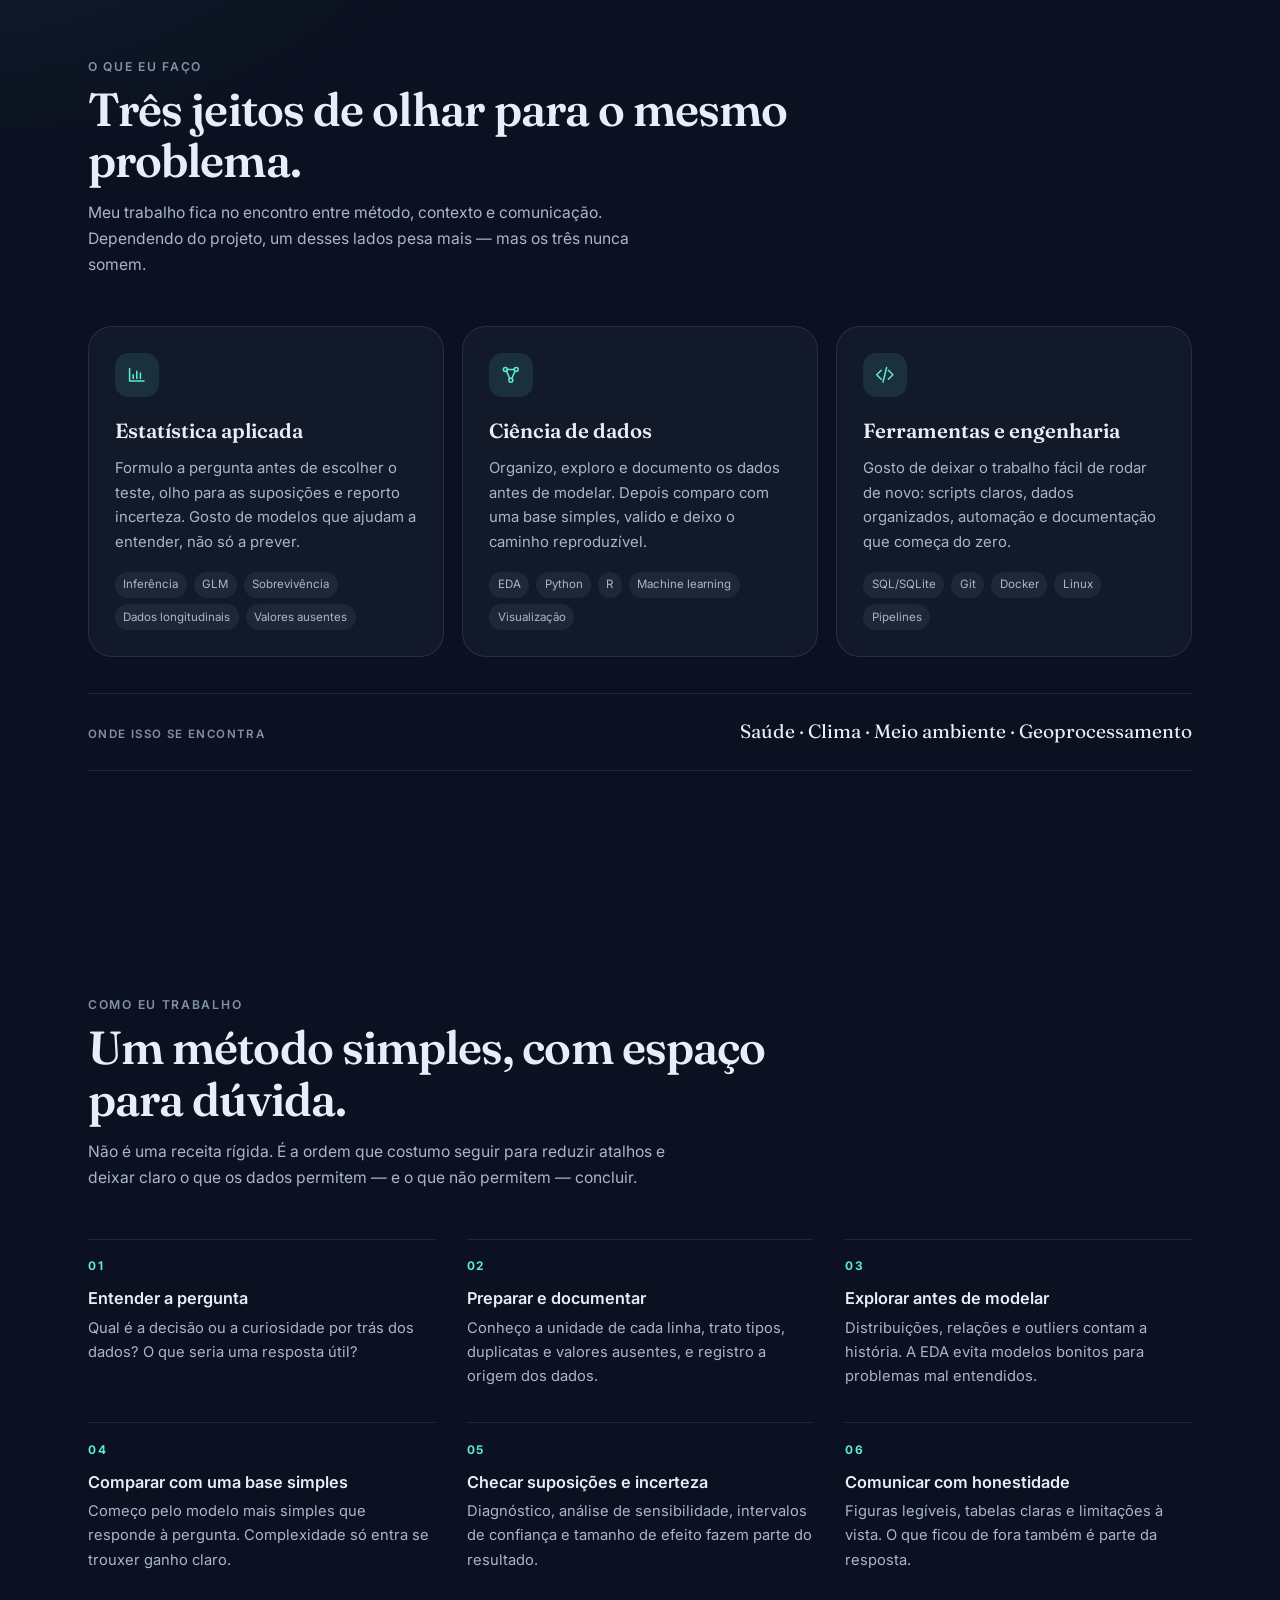
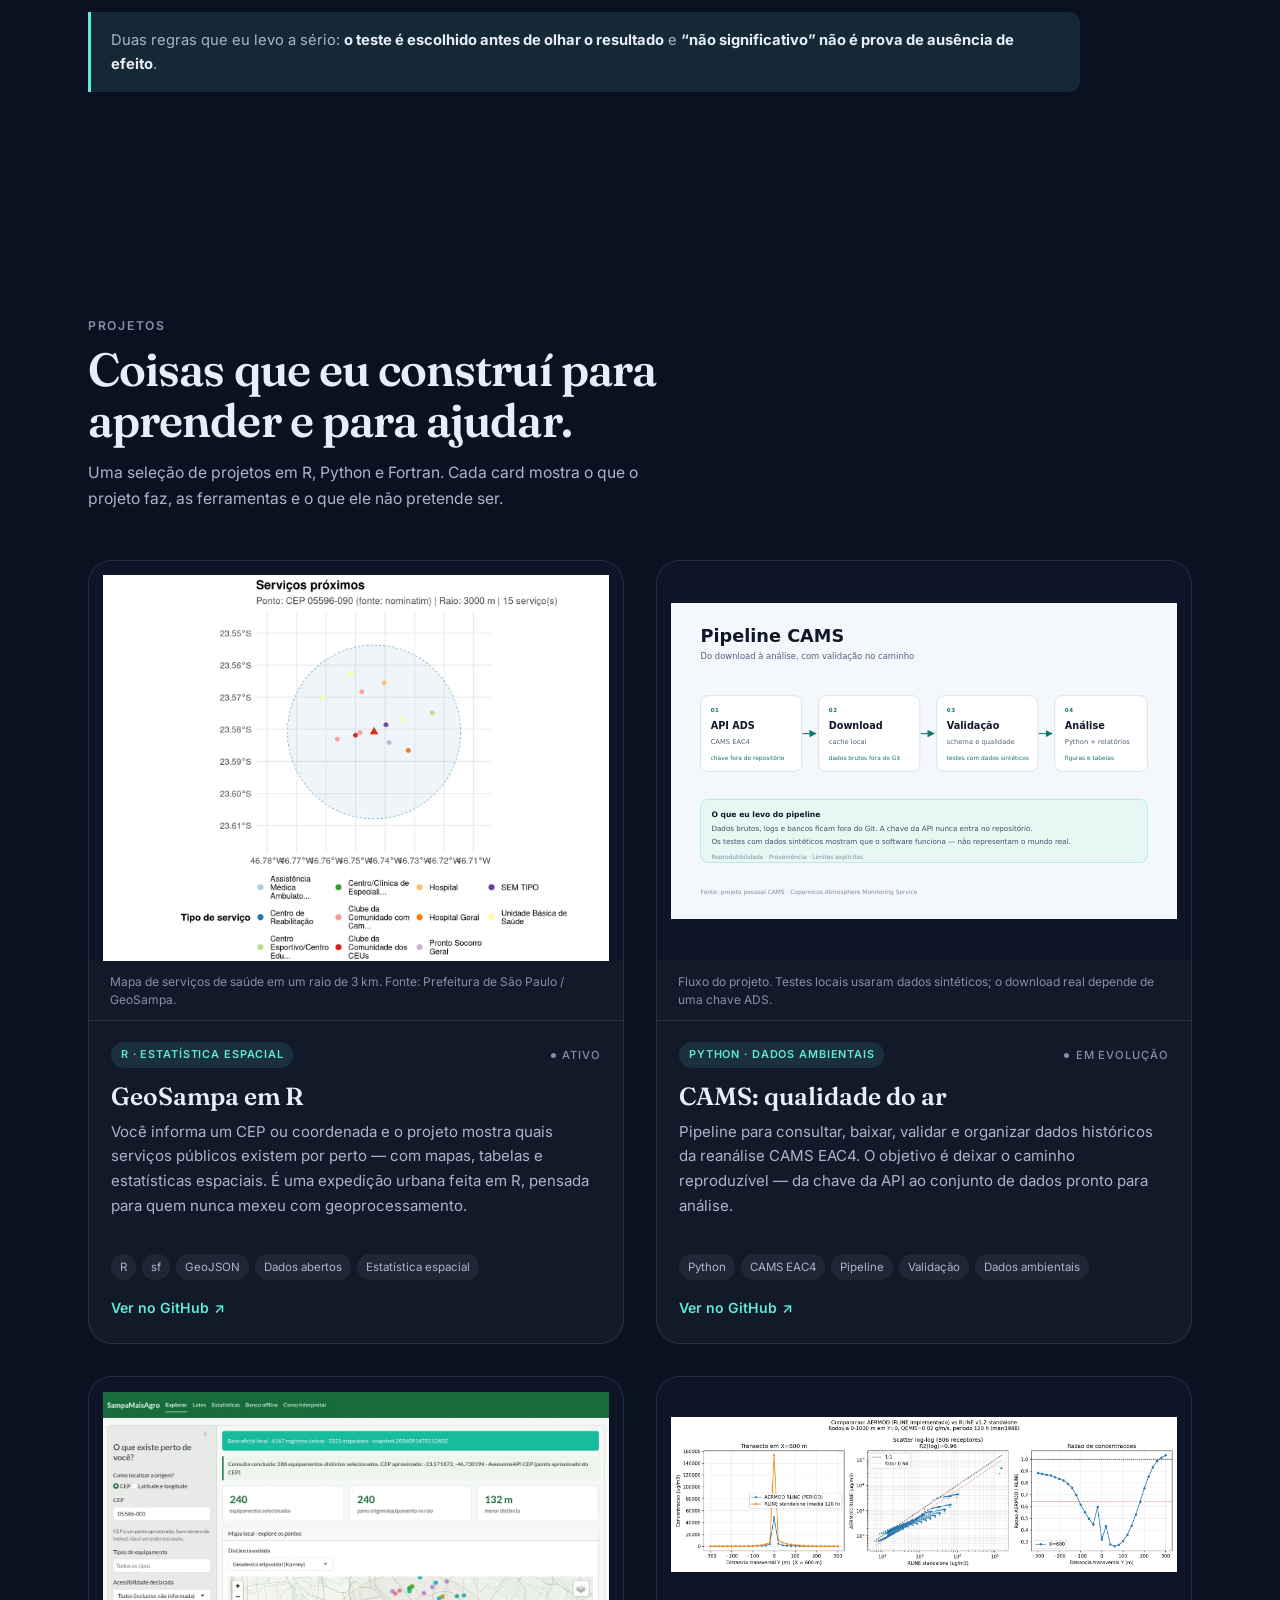
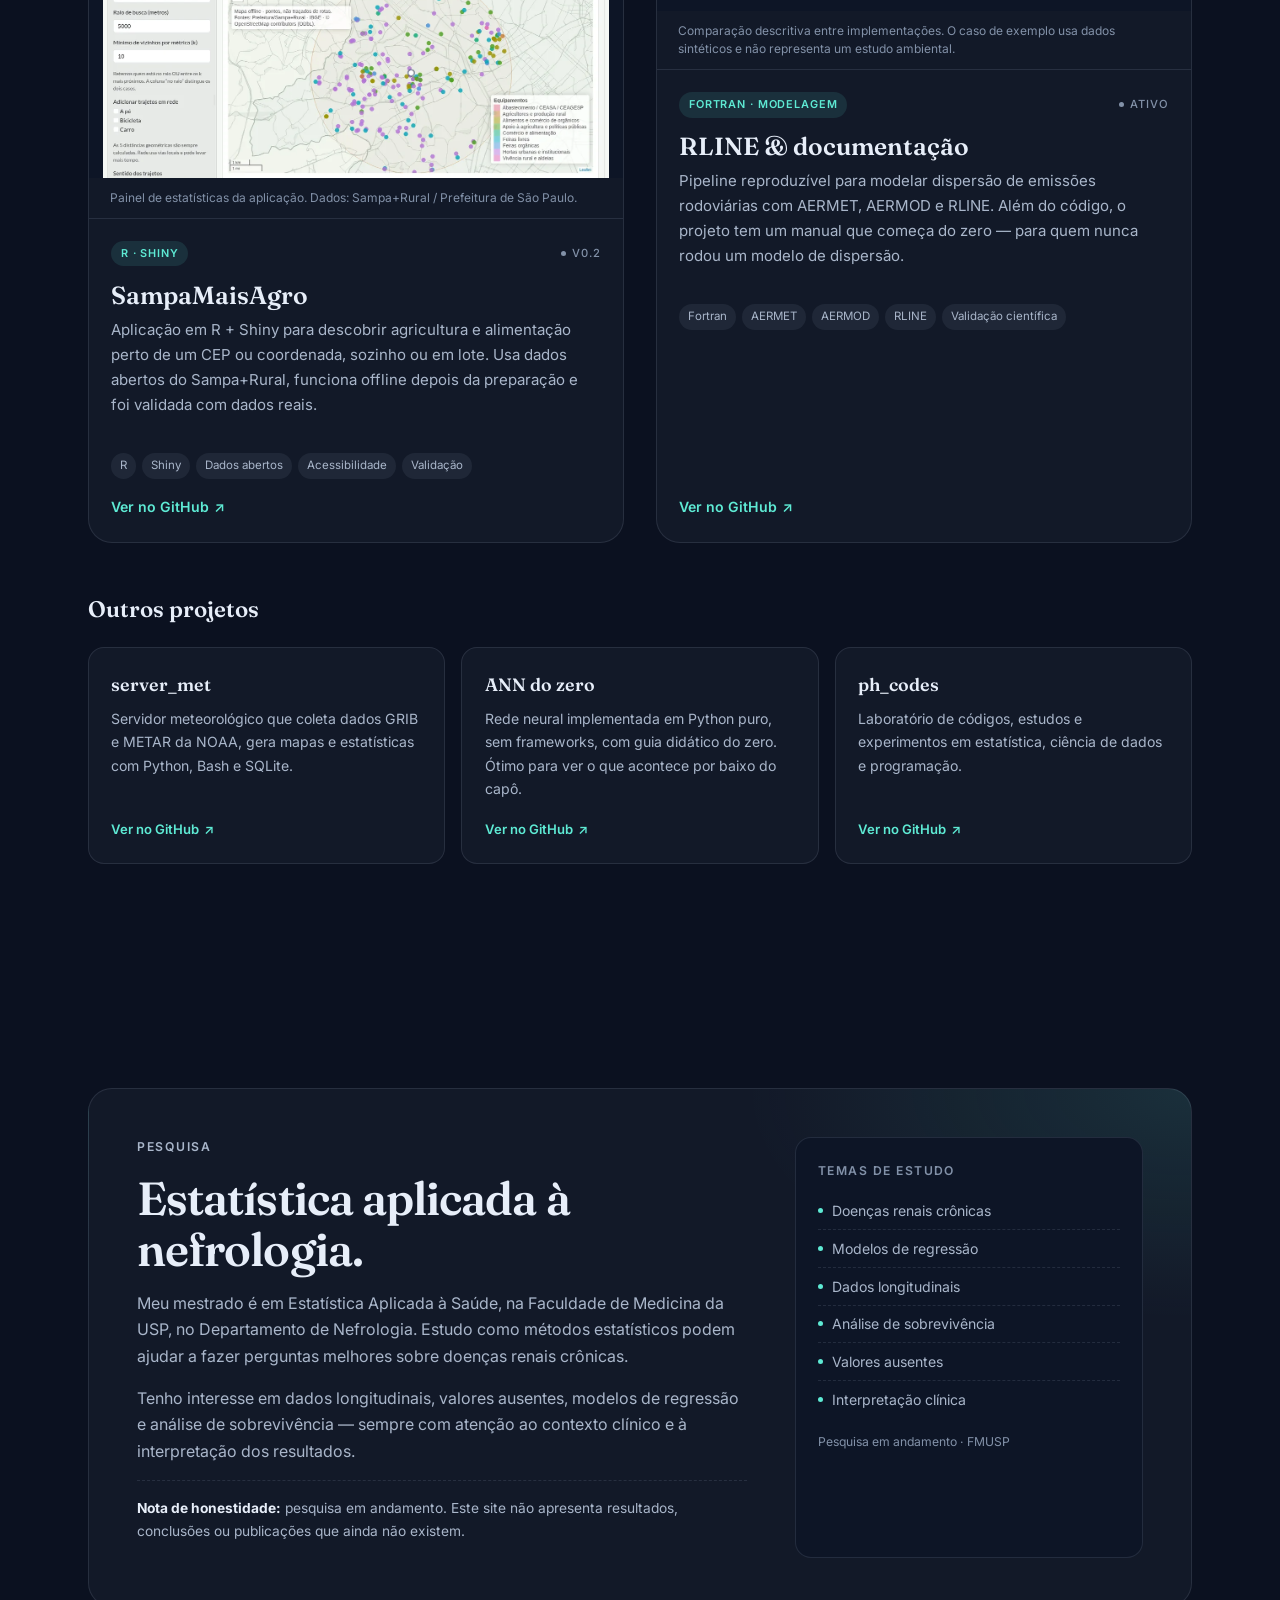
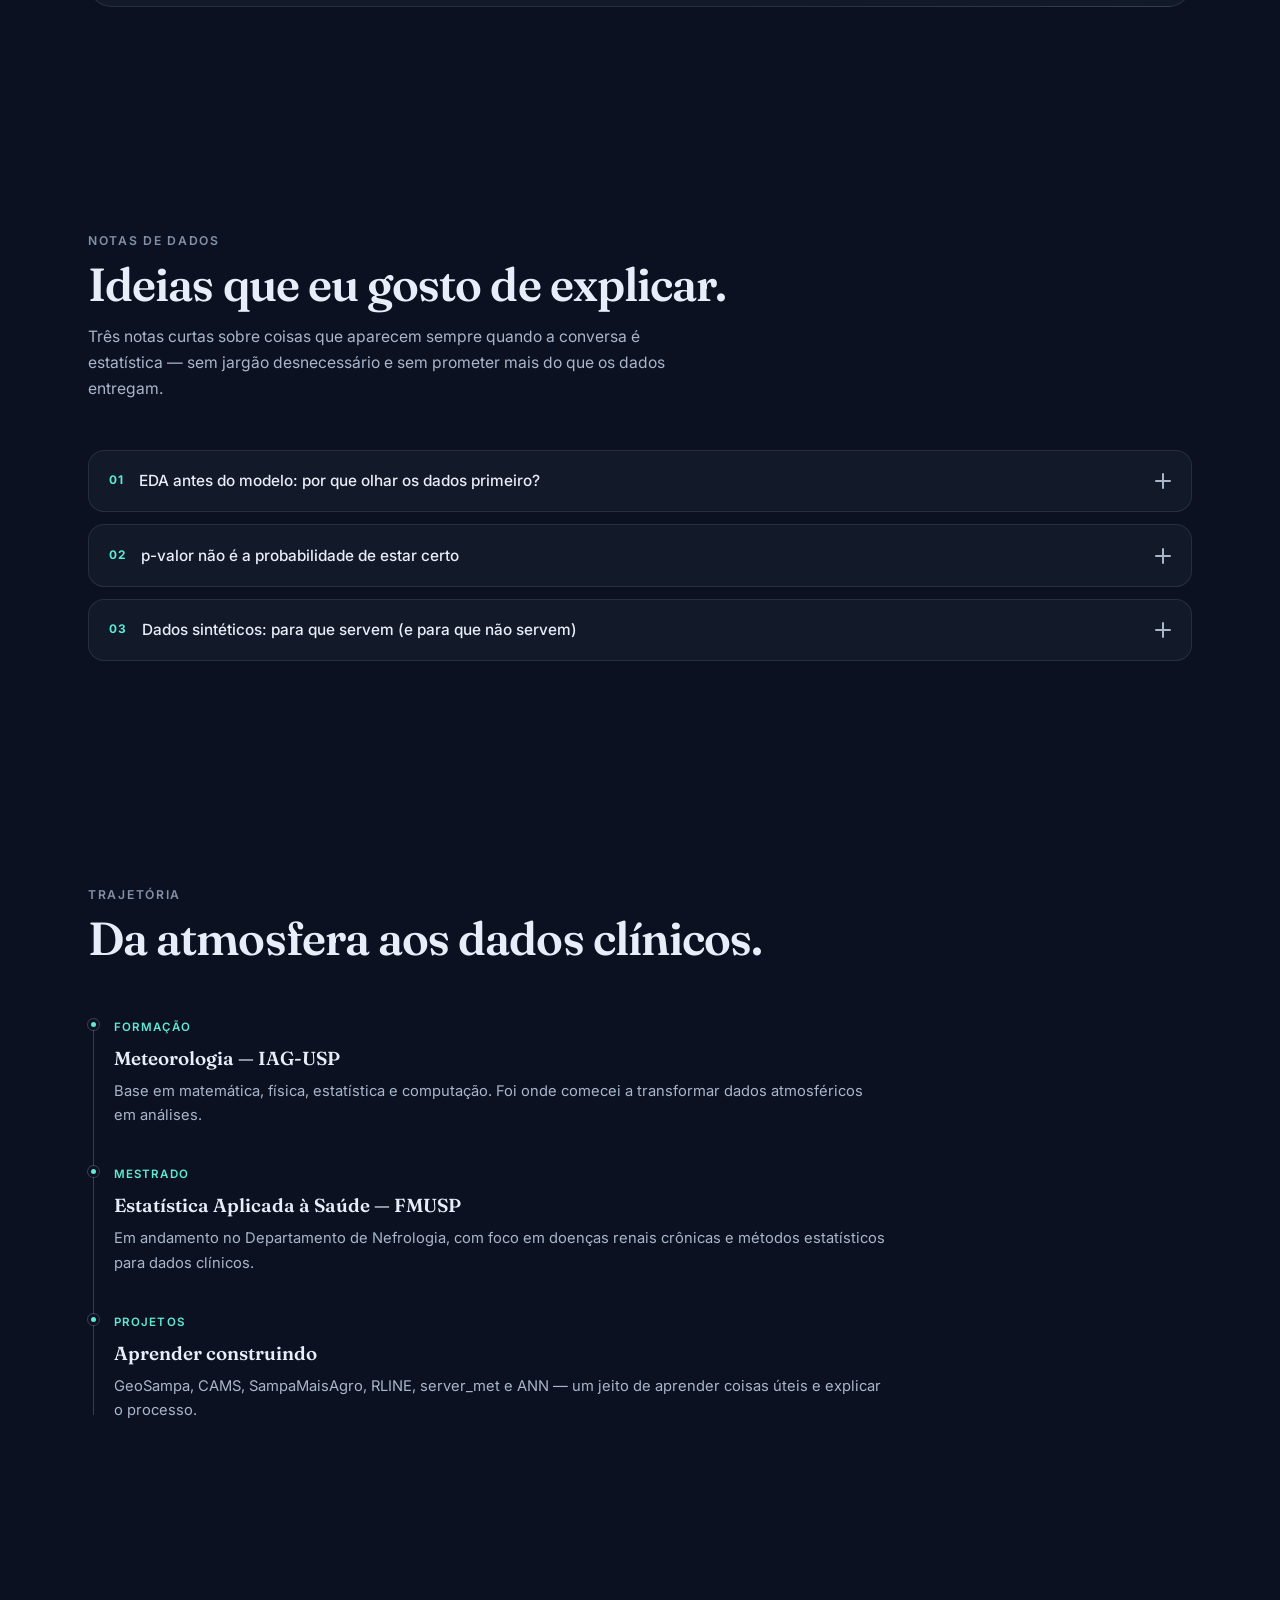
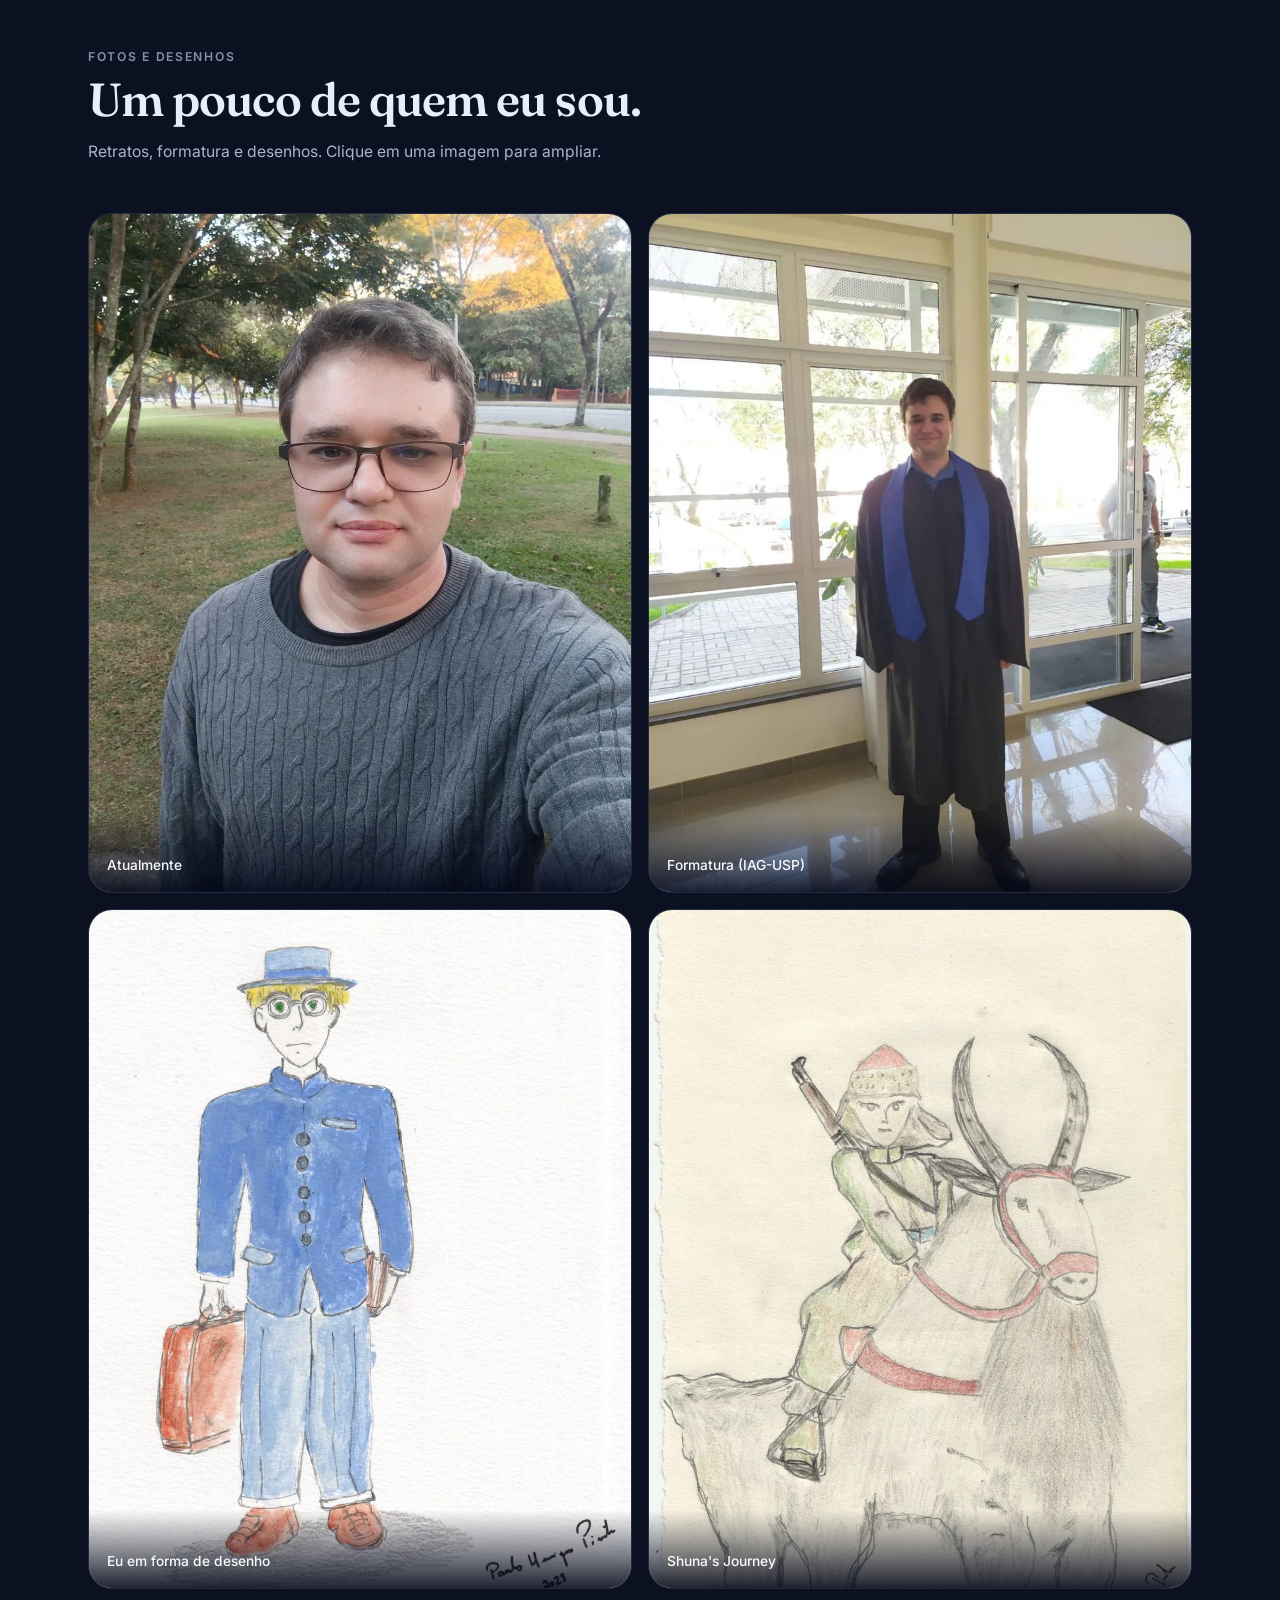
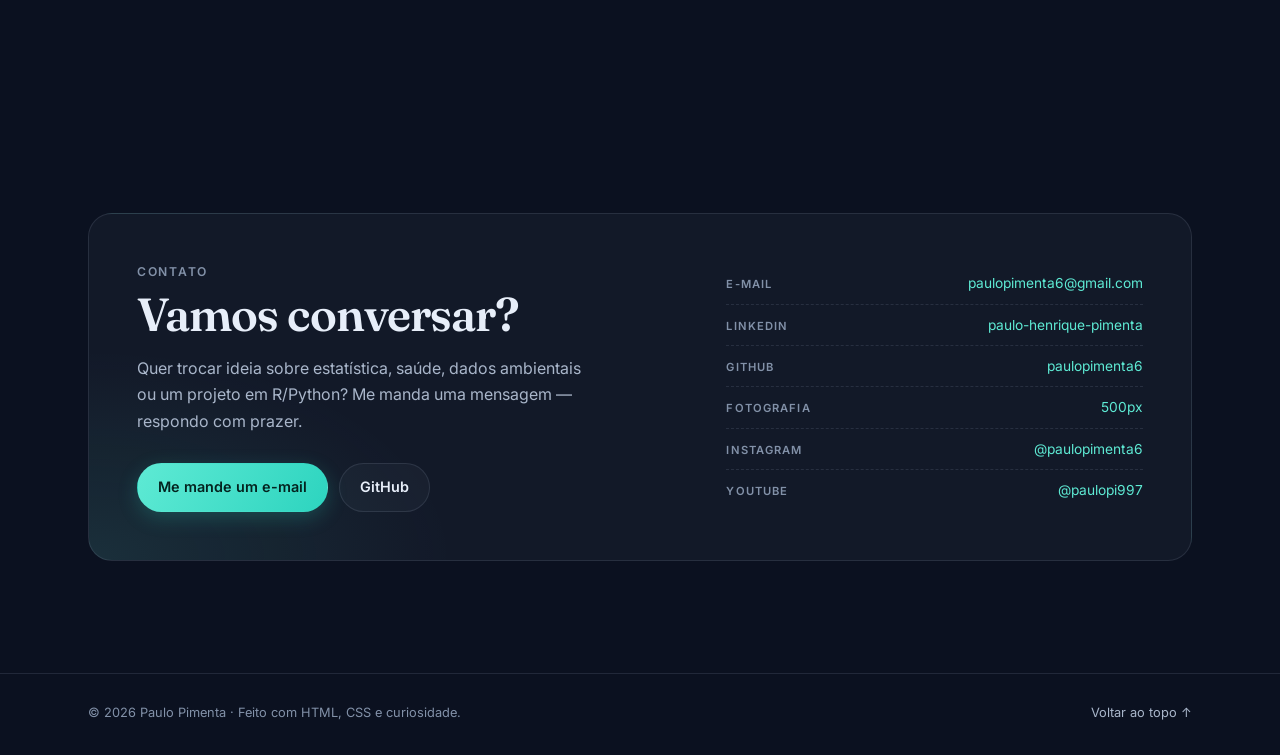
==== commit 76c1ebe8: "Rebuild site with new sections, light theme, optimized images and SEO files" ====
--- a/index.html
+++ b/index.html
@@ -1,179 +1,595 @@
 <!DOCTYPE html>
-<html lang="pt-BR">
+<html lang="pt-BR" data-theme="dark">
 <head>
   <meta charset="UTF-8" />
-  <meta name="viewport" content="width=device-width, initial-scale=1.0" />
-  <title>Paulo Pimenta | Estatística, Ciência de Dados e Saúde</title>
-  <meta name="description" content="Página pessoal de Paulo Pimenta — meteorologista pelo IAG-USP e mestrando em Estatística Aplicada à Saúde na FMUSP, apaixonado por dados, R/Python, Machine Learning, Deep Learning, IA e bancos de dados." />
+  <meta name="viewport" content="width=device-width, initial-scale=1" />
+  <title>Paulo Pimenta — Estatística, Ciência de Dados e Saúde</title>
+  <meta name="description" content="Portfólio de Paulo Pimenta — meteorologista pelo IAG-USP e mestrando em Estatística Aplicada à Saúde na FMUSP. Projetos em estatística, ciência de dados, R/Python, saúde e meio ambiente." />
+  <meta name="author" content="Paulo Pimenta" />
+  <meta name="theme-color" content="#0b1120" />
+  <link rel="canonical" href="https://paulopimenta6.github.io/" />
+  <link rel="icon" href="assets/images/favicon.svg" type="image/svg+xml" />
+
+  <meta property="og:type" content="profile" />
+  <meta property="og:locale" content="pt_BR" />
+  <meta property="og:site_name" content="Paulo Pimenta" />
+  <meta property="og:title" content="Paulo Pimenta — Estatística, Ciência de Dados e Saúde" />
+  <meta property="og:description" content="Meteorologista pelo IAG-USP, mestrando em Estatística Aplicada à Saúde na FMUSP. Projetos em estatística, ciência de dados, R/Python, saúde e meio ambiente." />
+  <meta property="og:url" content="https://paulopimenta6.github.io/" />
+  <meta property="og:image" content="https://paulopimenta6.github.io/assets/images/og-image.png" />
+  <meta property="og:image:width" content="1200" />
+  <meta property="og:image:height" content="630" />
+  <meta property="og:image:alt" content="Paulo Pimenta — Estatística, Ciência de Dados e Saúde" />
+
+  <meta name="twitter:card" content="summary_large_image" />
+  <meta name="twitter:title" content="Paulo Pimenta — Estatística, Ciência de Dados e Saúde" />
+  <meta name="twitter:description" content="Meteorologista pelo IAG-USP, mestrando em Estatística Aplicada à Saúde na FMUSP. Projetos em estatística, ciência de dados, R/Python, saúde e meio ambiente." />
+  <meta name="twitter:image" content="https://paulopimenta6.github.io/assets/images/og-image.png" />
+
+  <script>
+    document.documentElement.classList.add("js");
+    try {
+      var savedTheme = localStorage.getItem("theme");
+      if (savedTheme === "light" || savedTheme === "dark") {
+        document.documentElement.dataset.theme = savedTheme;
+      }
+    } catch (error) {}
+  </script>
+
   <link rel="preconnect" href="https://fonts.googleapis.com" />
   <link rel="preconnect" href="https://fonts.gstatic.com" crossorigin />
-  <link href="https://fonts.googleapis.com/css2?family=Inter:wght@400;500;600;700;800&display=swap" rel="stylesheet" />
+  <link href="https://fonts.googleapis.com/css2?family=Fraunces:opsz,wght@9..144,500;9..144,600&family=Inter:wght@400;500;600;700&display=swap" rel="stylesheet" />
   <link rel="stylesheet" href="assets/css/style.css" />
+  <noscript><style>.reveal{opacity:1;transform:none}</style></noscript>
+
+  <script type="application/ld+json">
+    {
+      "@context": "https://schema.org",
+      "@type": "Person",
+      "name": "Paulo Pimenta",
+      "url": "https://paulopimenta6.github.io/",
+      "image": "https://paulopimenta6.github.io/assets/images/avatar.jpg",
+      "jobTitle": "Cientista de dados e mestrando em Estatística Aplicada à Saúde",
+      "alumniOf": {
+        "@type": "CollegeOrUniversity",
+        "name": "Universidade de São Paulo"
+      },
+      "knowsAbout": [
+        "Estatística",
+        "Ciência de dados",
+        "R",
+        "Python",
+        "Saúde",
+        "Meteorologia",
+        "Machine learning",
+        "Doenças renais crônicas"
+      ],
+      "sameAs": [
+        "https://github.com/paulopimenta6",
+        "https://www.linkedin.com/in/paulo-henrique-pimenta/"
+      ]
+    }
+  </script>
 </head>
 <body>
-  <header class="hero">
-    <div class="hero-inner">
-      <img
-        class="avatar"
-        src="assets/images/avatar.jpg"
-        alt="Foto de Paulo Pimenta"
-      />
-      <h1>Paulo Pimenta</h1>
-      <p class="tagline">Cientista de Dados · Meteorologista · Mestrando em Estatística Aplicada à Saúde</p>
-      <p class="hero-text">
-        Apaixonado por <strong>estatística</strong>, <strong>ciência de dados</strong>,
-        <strong>R/Python</strong>, <strong>Machine Learning</strong>,
-        <strong>Deep Learning</strong>, <strong>IA</strong> e <strong>bancos de dados</strong>.
-      </p>
-      <div class="hero-actions">
-        <a class="btn btn-primary" href="https://github.com/paulopimenta6" target="_blank" rel="noopener">GitHub</a>
-        <a class="btn btn-secondary" href="mailto:paulopimenta6@gmail.com">Contato</a>
+  <a class="skip-link" href="#conteudo">Pular para o conteúdo</a>
+
+  <header class="site-header">
+    <div class="nav-wrap">
+      <a class="brand" href="#inicio">
+        <span class="brand-mark" aria-hidden="true">PP</span>
+        <span class="brand-text">Paulo Pimenta</span>
+      </a>
+
+      <nav class="site-nav" id="menu" aria-label="Navegação principal">
+        <a href="#sobre">Sobre</a>
+        <a href="#frente">O que faço</a>
+        <a href="#metodo">Método</a>
+        <a href="#projetos">Projetos</a>
+        <a href="#pesquisa">Pesquisa</a>
+        <a href="#notas">Notas</a>
+        <a href="#contato">Contato</a>
+      </nav>
+
+      <div class="nav-actions">
+        <button class="icon-button theme-toggle" id="theme-toggle" type="button" aria-label="Ativar tema claro" title="Alternar tema">
+          <svg class="icon-sun" viewBox="0 0 24 24" fill="none" stroke="currentColor" stroke-width="1.8" stroke-linecap="round" aria-hidden="true">
+            <circle cx="12" cy="12" r="4" />
+            <path d="M12 2v2m0 16v2M4.9 4.9l1.4 1.4m11.4 11.4 1.4 1.4M2 12h2m16 0h2M4.9 19.1l1.4-1.4m11.4-11.4 1.4-1.4" />
+          </svg>
+          <svg class="icon-moon" viewBox="0 0 24 24" fill="none" stroke="currentColor" stroke-width="1.8" stroke-linecap="round" stroke-linejoin="round" aria-hidden="true">
+            <path d="M20.5 14.5A8.5 8.5 0 0 1 9.5 3.5 8.5 8.5 0 1 0 20.5 14.5Z" />
+          </svg>
+        </button>
+        <button class="icon-button menu-toggle" id="menu-toggle" type="button" aria-label="Abrir menu" aria-expanded="false" aria-controls="menu">
+          <span></span>
+          <span></span>
+          <span></span>
+        </button>
       </div>
     </div>
   </header>
 
-  <main class="content">
+  <main id="conteudo">
+    <section class="hero" id="inicio">
+      <div class="hero-copy reveal">
+        <p class="eyebrow"><span class="status-dot" aria-hidden="true"></span> Mestrando em Estatística Aplicada à Saúde · FMUSP</p>
+        <h1>Paulo <span class="accent">Pimenta</span></h1>
+        <p class="hero-lead">Transformo dados em perguntas melhores — e perguntas melhores em análises que dá para entender.</p>
+        <p class="hero-sub">Meteorologista pelo IAG-USP, mestrando em Estatística Aplicada à Saúde na FMUSP. Gosto de estatística, ciência de dados, R/Python e de explicar o caminho das pedras.</p>
+        <div class="hero-actions">
+          <a class="btn btn-primary" href="#projetos">
+            Ver projetos
+            <svg viewBox="0 0 20 20" fill="none" stroke="currentColor" stroke-width="1.8" stroke-linecap="round" stroke-linejoin="round" aria-hidden="true">
+              <path d="M4 10h11m-4-4 4 4-4 4" />
+            </svg>
+          </a>
+          <a class="btn btn-ghost" href="https://github.com/paulopimenta6" target="_blank" rel="noopener">GitHub</a>
+          <a class="btn btn-ghost" href="https://www.linkedin.com/in/paulo-henrique-pimenta/" target="_blank" rel="noopener">LinkedIn</a>
+        </div>
+        <ul class="hero-facts" aria-label="Resumo">
+          <li><strong>Meteorologia</strong><span>IAG-USP</span></li>
+          <li><strong>Estatística aplicada</strong><span>FMUSP · Nefrologia</span></li>
+          <li><strong>Ferramentas</strong><span>R · Python · SQL</span></li>
+        </ul>
+      </div>
+
+      <div class="hero-media reveal">
+        <div class="portrait-frame">
+          <picture>
+            <source srcset="assets/images/avatar.webp" type="image/webp" />
+            <img src="assets/images/avatar.jpg" alt="Retrato de Paulo Pimenta" width="500" height="500" fetchpriority="high" />
+          </picture>
+        </div>
+        <div class="floating-card">
+          <span class="badge badge-live">Em andamento</span>
+          <p>Mestrado em Estatística Aplicada à Saúde</p>
+          <span>Doenças renais crônicas · FMUSP</span>
+        </div>
+      </div>
+    </section>
+
     <section class="section" id="sobre">
-      <h2>Sobre</h2>
-      <p>
-        Sou formado em <strong>Meteorologia pelo IAG-USP</strong> e atualmente curso
-        <strong>mestrado na Faculdade de Medicina da Universidade de São Paulo (FMUSP)</strong>
-        em <strong>Estatística Aplicada à Saúde</strong>, atuando com
-        <strong>doenças renais crônicas</strong>.
-      </p>
-      <p>
-        Sou apaixonado por <strong>estatística</strong>, <strong>ciência de dados</strong>,
-        <strong>R/Python</strong>, <strong>Machine Learning</strong>, <strong>Deep Learning</strong>,
-        <strong>inteligência artificial</strong> e <strong>bancos de dados</strong> — áreas em que
-        vivo explorando e aprendendo todos os dias.
-      </p>
-      <p>
-        Unindo minha base em ciências atmosféricas ao mundo dos dados, trabalho na
-        interseção entre análise estatística, modelagem e aplicações reais — do clima à saúde.
-      </p>
-    </section>
-
-    <section class="section" id="interesses">
-      <h2>Áreas de Interesse</h2>
-      <div class="skills">
-        <span class="skill">Estatística</span>
-        <span class="skill">Ciência de Dados</span>
-        <span class="skill">R</span>
-        <span class="skill">Python</span>
-        <span class="skill">Inteligência Artificial</span>
-        <span class="skill">Machine Learning</span>
-        <span class="skill">Deep Learning</span>
-        <span class="skill">Bancos de Dados</span>
-        <span class="skill">Modelagem Estatística</span>
-        <span class="skill">Saúde Pública</span>
-        <span class="skill">Meio Ambiente</span>
-      </div>
+      <div class="section-heading reveal">
+        <p class="eyebrow">Sobre</p>
+        <h2>Dados, saúde e a vontade de explicar.</h2>
+      </div>
+      <div class="about-grid">
+        <div class="about-text reveal">
+          <p>Sou <strong>meteorologista formado pelo IAG-USP</strong> e atualmente faço mestrado em <strong>Estatística Aplicada à Saúde na Faculdade de Medicina da USP</strong>, no Departamento de Nefrologia. Trabalho com <strong>doenças renais crônicas</strong> — um tema que pede cuidado com os dados, com a interpretação e com as pessoas por trás dos números.</p>
+          <p>Minha trajetória começou na atmosfera e foi parar nos dados clínicos. No caminho, aprendi a gostar de <strong>estatística</strong>, <strong>ciência de dados</strong>, <strong>R/Python</strong>, <strong>machine learning</strong> e <strong>bancos de dados</strong>. Também descobri que gosto de ensinar: vários dos meus projetos têm guias que começam do zero, sem presumir que a pessoa já sabe programar.</p>
+          <p>Este site é uma pequena vitrine desse caminho. Aqui você encontra projetos de clima, meio ambiente, saúde e educação em dados — sempre com o código, o contexto e as limitações à vista.</p>
+        </div>
+        <aside class="about-card reveal" aria-label="Resumo sobre mim">
+          <span class="badge">Em uma frase</span>
+          <p>Gosto de transformar dados bagunçados em perguntas claras — e perguntas claras em análises que dá para entender.</p>
+          <ul class="inline-list" aria-label="Valores de trabalho">
+            <li>Curiosidade</li>
+            <li>Rigor</li>
+            <li>Didática</li>
+            <li>Reprodutibilidade</li>
+          </ul>
+          <div class="about-links">
+            <a href="https://github.com/paulopimenta6" target="_blank" rel="noopener">GitHub <span aria-hidden="true">↗</span></a>
+            <a href="https://www.linkedin.com/in/paulo-henrique-pimenta/" target="_blank" rel="noopener">LinkedIn <span aria-hidden="true">↗</span></a>
+          </div>
+        </aside>
+      </div>
+    </section>
+
+    <section class="section" id="frente">
+      <div class="section-heading reveal">
+        <p class="eyebrow">O que eu faço</p>
+        <h2>Três jeitos de olhar para o mesmo problema.</h2>
+        <p class="section-intro">Meu trabalho fica no encontro entre método, contexto e comunicação. Dependendo do projeto, um desses lados pesa mais — mas os três nunca somem.</p>
+      </div>
+      <div class="pillars">
+        <article class="pillar reveal">
+          <div class="pillar-icon" aria-hidden="true">
+            <svg viewBox="0 0 24 24" fill="none" stroke="currentColor" stroke-width="1.7" stroke-linecap="round" stroke-linejoin="round">
+              <path d="M4 19V5m0 14h16M8 16v-4m4 4V8m4 8v-6" />
+            </svg>
+          </div>
+          <h3>Estatística aplicada</h3>
+          <p>Formulo a pergunta antes de escolher o teste, olho para as suposições e reporto incerteza. Gosto de modelos que ajudam a entender, não só a prever.</p>
+          <ul class="tags" aria-label="Temas de estatística">
+            <li>Inferência</li>
+            <li>GLM</li>
+            <li>Sobrevivência</li>
+            <li>Dados longitudinais</li>
+            <li>Valores ausentes</li>
+          </ul>
+        </article>
+        <article class="pillar reveal">
+          <div class="pillar-icon" aria-hidden="true">
+            <svg viewBox="0 0 24 24" fill="none" stroke="currentColor" stroke-width="1.7" stroke-linecap="round" stroke-linejoin="round">
+              <circle cx="6" cy="6" r="2.2" />
+              <circle cx="18" cy="6" r="2.2" />
+              <circle cx="12" cy="18" r="2.2" />
+              <path d="M8.2 6h7.6M7.2 7.6l3.6 8.6m6-8.6-3.6 8.6" />
+            </svg>
+          </div>
+          <h3>Ciência de dados</h3>
+          <p>Organizo, exploro e documento os dados antes de modelar. Depois comparo com uma base simples, valido e deixo o caminho reproduzível.</p>
+          <ul class="tags" aria-label="Temas de ciência de dados">
+            <li>EDA</li>
+            <li>Python</li>
+            <li>R</li>
+            <li>Machine learning</li>
+            <li>Visualização</li>
+          </ul>
+        </article>
+        <article class="pillar reveal">
+          <div class="pillar-icon" aria-hidden="true">
+            <svg viewBox="0 0 24 24" fill="none" stroke="currentColor" stroke-width="1.7" stroke-linecap="round" stroke-linejoin="round">
+              <path d="m8 7-5 5 5 5m8-10 5 5-5 5M14 4l-4 16" />
+            </svg>
+          </div>
+          <h3>Ferramentas e engenharia</h3>
+          <p>Gosto de deixar o trabalho fácil de rodar de novo: scripts claros, dados organizados, automação e documentação que começa do zero.</p>
+          <ul class="tags" aria-label="Ferramentas">
+            <li>SQL/SQLite</li>
+            <li>Git</li>
+            <li>Docker</li>
+            <li>Linux</li>
+            <li>Pipelines</li>
+          </ul>
+        </article>
+      </div>
+      <div class="band reveal">
+        <span class="band-label">Onde isso se encontra</span>
+        <p>Saúde · Clima · Meio ambiente · Geoprocessamento</p>
+      </div>
+    </section>
+
+    <section class="section" id="metodo">
+      <div class="section-heading reveal">
+        <p class="eyebrow">Como eu trabalho</p>
+        <h2>Um método simples, com espaço para dúvida.</h2>
+        <p class="section-intro">Não é uma receita rígida. É a ordem que costumo seguir para reduzir atalhos e deixar claro o que os dados permitem — e o que não permitem — concluir.</p>
+      </div>
+      <ol class="steps">
+        <li class="step reveal">
+          <span class="step-number">01</span>
+          <h3>Entender a pergunta</h3>
+          <p>Qual é a decisão ou a curiosidade por trás dos dados? O que seria uma resposta útil?</p>
+        </li>
+        <li class="step reveal">
+          <span class="step-number">02</span>
+          <h3>Preparar e documentar</h3>
+          <p>Conheço a unidade de cada linha, trato tipos, duplicatas e valores ausentes, e registro a origem dos dados.</p>
+        </li>
+        <li class="step reveal">
+          <span class="step-number">03</span>
+          <h3>Explorar antes de modelar</h3>
+          <p>Distribuições, relações e outliers contam a história. A EDA evita modelos bonitos para problemas mal entendidos.</p>
+        </li>
+        <li class="step reveal">
+          <span class="step-number">04</span>
+          <h3>Comparar com uma base simples</h3>
+          <p>Começo pelo modelo mais simples que responde à pergunta. Complexidade só entra se trouxer ganho claro.</p>
+        </li>
+        <li class="step reveal">
+          <span class="step-number">05</span>
+          <h3>Checar suposições e incerteza</h3>
+          <p>Diagnóstico, análise de sensibilidade, intervalos de confiança e tamanho de efeito fazem parte do resultado.</p>
+        </li>
+        <li class="step reveal">
+          <span class="step-number">06</span>
+          <h3>Comunicar com honestidade</h3>
+          <p>Figuras legíveis, tabelas claras e limitações à vista. O que ficou de fora também é parte da resposta.</p>
+        </li>
+      </ol>
+      <p class="method-note reveal">Duas regras que eu levo a sério: <strong>o teste é escolhido antes de olhar o resultado</strong> e <strong>“não significativo” não é prova de ausência de efeito</strong>.</p>
     </section>
 
     <section class="section" id="projetos">
-      <h2>Projetos</h2>
-      <div class="cards">
-        <article class="card">
+      <div class="section-heading reveal">
+        <p class="eyebrow">Projetos</p>
+        <h2>Coisas que eu construí para aprender e para ajudar.</h2>
+        <p class="section-intro">Uma seleção de projetos em R, Python e Fortran. Cada card mostra o que o projeto faz, as ferramentas e o que ele não pretende ser.</p>
+      </div>
+
+      <div class="project-grid">
+        <article class="project-card reveal">
+          <figure class="project-figure">
+            <div class="project-media project-media--contain">
+              <picture>
+                <source srcset="assets/images/projects/geosampa-mapa.webp" type="image/webp" />
+                <img src="assets/images/projects/geosampa-mapa.jpg" alt="Mapa de serviços de saúde próximos a um CEP em São Paulo, com pontos coloridos por tipo de serviço." width="1400" height="1120" loading="lazy" decoding="async" />
+              </picture>
+            </div>
+            <figcaption>Mapa de serviços de saúde em um raio de 3 km. Fonte: Prefeitura de São Paulo / GeoSampa.</figcaption>
+          </figure>
+          <div class="project-body">
+            <div class="project-kicker">
+              <span class="badge">R · Estatística espacial</span>
+              <span class="project-status">Ativo</span>
+            </div>
+            <h3>GeoSampa em R</h3>
+            <p>Você informa um CEP ou coordenada e o projeto mostra quais serviços públicos existem por perto — com mapas, tabelas e estatísticas espaciais. É uma expedição urbana feita em R, pensada para quem nunca mexeu com geoprocessamento.</p>
+            <ul class="tags" aria-label="Tecnologias do GeoSampa">
+              <li>R</li>
+              <li>sf</li>
+              <li>GeoJSON</li>
+              <li>Dados abertos</li>
+              <li>Estatística espacial</li>
+            </ul>
+            <a class="text-link" href="https://github.com/paulopimenta6/geosampa" target="_blank" rel="noopener">Ver no GitHub <span aria-hidden="true">↗</span></a>
+          </div>
+        </article>
+
+        <article class="project-card reveal">
+          <figure class="project-figure">
+            <div class="project-media project-media--contain">
+              <img src="assets/images/projects/cams-pipeline.svg" alt="Diagrama do pipeline CAMS com quatro etapas: API ADS, download, validação e análise." width="1200" height="750" loading="lazy" decoding="async" />
+            </div>
+            <figcaption>Fluxo do projeto. Testes locais usaram dados sintéticos; o download real depende de uma chave ADS.</figcaption>
+          </figure>
+          <div class="project-body">
+            <div class="project-kicker">
+              <span class="badge">Python · Dados ambientais</span>
+              <span class="project-status">Em evolução</span>
+            </div>
+            <h3>CAMS: qualidade do ar</h3>
+            <p>Pipeline para consultar, baixar, validar e organizar dados históricos da reanálise CAMS EAC4. O objetivo é deixar o caminho reproduzível — da chave da API ao conjunto de dados pronto para análise.</p>
+            <ul class="tags" aria-label="Tecnologias do CAMS">
+              <li>Python</li>
+              <li>CAMS EAC4</li>
+              <li>Pipeline</li>
+              <li>Validação</li>
+              <li>Dados ambientais</li>
+            </ul>
+            <a class="text-link" href="https://github.com/paulopimenta6/cams" target="_blank" rel="noopener">Ver no GitHub <span aria-hidden="true">↗</span></a>
+          </div>
+        </article>
+
+        <article class="project-card reveal">
+          <figure class="project-figure">
+            <div class="project-media project-media--contain">
+              <picture>
+                <source srcset="assets/images/projects/sampamaisagro-painel.webp" type="image/webp" />
+                <img src="assets/images/projects/sampamaisagro-painel.jpg" alt="Tela do SampaMaisAgro com métricas, mapa de equipamentos e tabela de resultados." width="1200" height="1167" loading="lazy" decoding="async" />
+              </picture>
+            </div>
+            <figcaption>Painel de estatísticas da aplicação. Dados: Sampa+Rural / Prefeitura de São Paulo.</figcaption>
+          </figure>
+          <div class="project-body">
+            <div class="project-kicker">
+              <span class="badge">R · Shiny</span>
+              <span class="project-status">v0.2</span>
+            </div>
+            <h3>SampaMaisAgro</h3>
+            <p>Aplicação em R + Shiny para descobrir agricultura e alimentação perto de um CEP ou coordenada, sozinho ou em lote. Usa dados abertos do Sampa+Rural, funciona offline depois da preparação e foi validada com dados reais.</p>
+            <ul class="tags" aria-label="Tecnologias do SampaMaisAgro">
+              <li>R</li>
+              <li>Shiny</li>
+              <li>Dados abertos</li>
+              <li>Acessibilidade</li>
+              <li>Validação</li>
+            </ul>
+            <a class="text-link" href="https://github.com/paulopimenta6/sampamaisagro" target="_blank" rel="noopener">Ver no GitHub <span aria-hidden="true">↗</span></a>
+          </div>
+        </article>
+
+        <article class="project-card reveal">
+          <figure class="project-figure">
+            <div class="project-media project-media--contain project-media--wide">
+              <picture>
+                <source srcset="assets/images/projects/rline-comparacao.webp" type="image/webp" />
+                <img src="assets/images/projects/rline-comparacao.jpg" alt="Gráfico comparando concentrações previstas por AERMOD/RLINE e RLINE standalone, com dispersão e razão entre modelos." width="1800" height="552" loading="lazy" decoding="async" />
+              </picture>
+            </div>
+            <figcaption>Comparação descritiva entre implementações. O caso de exemplo usa dados sintéticos e não representa um estudo ambiental.</figcaption>
+          </figure>
+          <div class="project-body">
+            <div class="project-kicker">
+              <span class="badge">Fortran · Modelagem</span>
+              <span class="project-status">Ativo</span>
+            </div>
+            <h3>RLINE &amp; documentação</h3>
+            <p>Pipeline reproduzível para modelar dispersão de emissões rodoviárias com AERMET, AERMOD e RLINE. Além do código, o projeto tem um manual que começa do zero — para quem nunca rodou um modelo de dispersão.</p>
+            <ul class="tags" aria-label="Tecnologias do RLINE">
+              <li>Fortran</li>
+              <li>AERMET</li>
+              <li>AERMOD</li>
+              <li>RLINE</li>
+              <li>Validação científica</li>
+            </ul>
+            <a class="text-link" href="https://github.com/paulopimenta6/rline_and_documentation" target="_blank" rel="noopener">Ver no GitHub <span aria-hidden="true">↗</span></a>
+          </div>
+        </article>
+      </div>
+
+      <h3 class="subheading reveal">Outros projetos</h3>
+      <div class="compact-grid">
+        <article class="compact-card reveal">
           <h3>server_met</h3>
-          <p>
-            Servidor meteorológico que coleta dados GRIB e METAR (NOAA), gera mapas de
-            variáveis meteorológicas e ambientais e produz estatísticas — usando Python,
-            Bash e SQLite.
-          </p>
-          <a href="https://github.com/paulopimenta6/server_met" target="_blank" rel="noopener">Ver no GitHub →</a>
-        </article>
-        <article class="card">
-          <h3>RLINE &amp; Documentação</h3>
-          <p>
-            Repositório do modelo de dispersão RLINE e do pré-processador AERMET/AERMOD,
-            com um manual pensado para facilitar o entendimento e a execução dos modelos.
-          </p>
-          <a href="https://github.com/paulopimenta6/rline_and_documentation" target="_blank" rel="noopener">Ver no GitHub →</a>
-        </article>
-        <article class="card">
+          <p>Servidor meteorológico que coleta dados GRIB e METAR da NOAA, gera mapas e estatísticas com Python, Bash e SQLite.</p>
+          <a class="text-link" href="https://github.com/paulopimenta6/server_met" target="_blank" rel="noopener">Ver no GitHub <span aria-hidden="true">↗</span></a>
+        </article>
+        <article class="compact-card reveal">
+          <h3>ANN do zero</h3>
+          <p>Rede neural implementada em Python puro, sem frameworks, com guia didático do zero. Ótimo para ver o que acontece por baixo do capô.</p>
+          <a class="text-link" href="https://github.com/paulopimenta6/ANN" target="_blank" rel="noopener">Ver no GitHub <span aria-hidden="true">↗</span></a>
+        </article>
+        <article class="compact-card reveal">
           <h3>ph_codes</h3>
-          <p>
-            Meus códigos de programação — coleção de scripts e experimentos em
-            estatística, ciência de dados e programação em geral.
-          </p>
-          <a href="https://github.com/paulopimenta6/ph_codes" target="_blank" rel="noopener">Ver no GitHub →</a>
-        </article>
-        <article class="card">
-          <h3>ANN</h3>
-          <p>
-            Estudos com redes neurais artificiais, explorando o potencial da
-            inteligência artificial aplicada a dados.
-          </p>
-          <a href="https://github.com/paulopimenta6/ANN" target="_blank" rel="noopener">Ver no GitHub →</a>
-        </article>
-      </div>
+          <p>Laboratório de códigos, estudos e experimentos em estatística, ciência de dados e programação.</p>
+          <a class="text-link" href="https://github.com/paulopimenta6/ph_codes" target="_blank" rel="noopener">Ver no GitHub <span aria-hidden="true">↗</span></a>
+        </article>
+      </div>
+    </section>
+
+    <section class="section" id="pesquisa">
+      <div class="research reveal">
+        <div class="research-copy">
+          <p class="eyebrow">Pesquisa</p>
+          <h2>Estatística aplicada à nefrologia.</h2>
+          <p>Meu mestrado é em Estatística Aplicada à Saúde, na Faculdade de Medicina da USP, no Departamento de Nefrologia. Estudo como métodos estatísticos podem ajudar a fazer perguntas melhores sobre doenças renais crônicas.</p>
+          <p>Tenho interesse em dados longitudinais, valores ausentes, modelos de regressão e análise de sobrevivência — sempre com atenção ao contexto clínico e à interpretação dos resultados.</p>
+          <p class="research-note"><strong>Nota de honestidade:</strong> pesquisa em andamento. Este site não apresenta resultados, conclusões ou publicações que ainda não existem.</p>
+        </div>
+        <aside class="research-themes" aria-label="Temas de estudo">
+          <h3>Temas de estudo</h3>
+          <ul>
+            <li>Doenças renais crônicas</li>
+            <li>Modelos de regressão</li>
+            <li>Dados longitudinais</li>
+            <li>Análise de sobrevivência</li>
+            <li>Valores ausentes</li>
+            <li>Interpretação clínica</li>
+          </ul>
+          <p class="research-foot">Pesquisa em andamento · FMUSP</p>
+        </aside>
+      </div>
+    </section>
+
+    <section class="section" id="notas">
+      <div class="section-heading reveal">
+        <p class="eyebrow">Notas de dados</p>
+        <h2>Ideias que eu gosto de explicar.</h2>
+        <p class="section-intro">Três notas curtas sobre coisas que aparecem sempre quando a conversa é estatística — sem jargão desnecessário e sem prometer mais do que os dados entregam.</p>
+      </div>
+      <div class="notes">
+        <details class="note reveal">
+          <summary>
+            <span>01</span>
+            EDA antes do modelo: por que olhar os dados primeiro?
+            <span class="note-icon" aria-hidden="true"></span>
+          </summary>
+          <div class="note-body">
+            <p>EDA (análise exploratória de dados) é o momento de conhecer o terreno: quantas linhas existem, o que cada linha representa, quais colunas têm valores ausentes, como as variáveis se distribuem e quais relações parecem suspeitas. Sem isso, é fácil escolher um modelo bonito para um problema mal entendido. Na prática, começo com perguntas simples: a base tem duplicatas? Há valores impossíveis? Os grupos são comparáveis? Outliers existem por erro ou fazem parte do fenômeno? A EDA não decide a análise sozinha, mas evita que a gente confunda pressa com método.</p>
+          </div>
+        </details>
+        <details class="note reveal">
+          <summary>
+            <span>02</span>
+            p-valor não é a probabilidade de estar certo
+            <span class="note-icon" aria-hidden="true"></span>
+          </summary>
+          <div class="note-body">
+            <p>Um p-valor pequeno indica que os dados observados seriam improváveis se a hipótese nula fosse verdadeira — não a probabilidade de a hipótese ser verdadeira, nem o tamanho do efeito. Por isso, ao reportar um resultado, procuro mostrar também o tamanho do efeito e um intervalo de confiança. E lembro que “não significativo” não é prova de ausência de efeito: pode ser falta de precisão. A pergunta científica vem antes do teste; escolher o teste depois de ver o resultado é um atalho perigoso.</p>
+          </div>
+        </details>
+        <details class="note reveal">
+          <summary>
+            <span>03</span>
+            Dados sintéticos: para que servem (e para que não servem)
+            <span class="note-icon" aria-hidden="true"></span>
+          </summary>
+          <div class="note-body">
+            <p>Dados sintéticos são úteis para testar um pipeline, reproduzir situações extremas e verificar se o código se comporta como esperado — sem depender de dados reais ou de uma API. Eles não servem como evidência sobre o mundo. Em projetos como o RLINE e o CAMS, os testes com dados sintéticos mostram que o software funciona; eles não representam uma cidade, uma população ou um estudo ambiental. A distinção parece pequena, mas é o que separa uma demonstração honesta de uma conclusão enganosa.</p>
+          </div>
+        </details>
+      </div>
+    </section>
+
+    <section class="section" id="trajetoria">
+      <div class="section-heading reveal">
+        <p class="eyebrow">Trajetória</p>
+        <h2>Da atmosfera aos dados clínicos.</h2>
+      </div>
+      <ol class="timeline">
+        <li class="timeline-item reveal">
+          <span class="timeline-dot" aria-hidden="true"></span>
+          <span class="timeline-period">Formação</span>
+          <h3>Meteorologia — IAG-USP</h3>
+          <p>Base em matemática, física, estatística e computação. Foi onde comecei a transformar dados atmosféricos em análises.</p>
+        </li>
+        <li class="timeline-item reveal">
+          <span class="timeline-dot" aria-hidden="true"></span>
+          <span class="timeline-period">Mestrado</span>
+          <h3>Estatística Aplicada à Saúde — FMUSP</h3>
+          <p>Em andamento no Departamento de Nefrologia, com foco em doenças renais crônicas e métodos estatísticos para dados clínicos.</p>
+        </li>
+        <li class="timeline-item reveal">
+          <span class="timeline-dot" aria-hidden="true"></span>
+          <span class="timeline-period">Projetos</span>
+          <h3>Aprender construindo</h3>
+          <p>GeoSampa, CAMS, SampaMaisAgro, RLINE, server_met e ANN — um jeito de aprender coisas úteis e explicar o processo.</p>
+        </li>
+      </ol>
     </section>
 
     <section class="section" id="fotos">
-      <h2>Fotos e Desenhos</h2>
-      <p>Um pouco de quem eu sou — retratos e desenhos meus.</p>
+      <div class="section-heading reveal">
+        <p class="eyebrow">Fotos e desenhos</p>
+        <h2>Um pouco de quem eu sou.</h2>
+        <p class="section-intro">Retratos, formatura e desenhos. Clique em uma imagem para ampliar.</p>
+      </div>
       <div class="gallery">
-        <figure class="gallery-item">
-          <img src="assets/images/eu_atualmente.jpg" alt="Foto atual de Paulo Pimenta" loading="lazy" />
-          <figcaption>Atualmente</figcaption>
-        </figure>
-        <figure class="gallery-item">
-          <img src="assets/images/eu_na_minha_formatura.jpg" alt="Paulo Pimenta na formatura" loading="lazy" />
-          <figcaption>Minha formatura (IAG-USP)</figcaption>
-        </figure>
-        <figure class="gallery-item">
-          <img src="assets/images/eu_em_forma_de_desenho.jpg" alt="Desenho do Paulo Pimenta" loading="lazy" />
-          <figcaption>Eu em forma de desenho</figcaption>
-        </figure>
-        <figure class="gallery-item">
-          <img src="assets/images/shunasJourney.jpg" alt="Desenho Shuna's Journey" loading="lazy" />
-          <figcaption>Shuna's Journey</figcaption>
-        </figure>
+        <button class="gallery-item reveal" type="button" data-full="assets/images/eu_atualmente.jpg" data-caption="Eu, atualmente">
+          <picture>
+            <source srcset="assets/images/eu_atualmente.webp" type="image/webp" />
+            <img src="assets/images/eu_atualmente.jpg" alt="Retrato atual de Paulo Pimenta" width="900" height="1200" loading="lazy" decoding="async" />
+          </picture>
+          <span>Atualmente</span>
+        </button>
+        <button class="gallery-item reveal" type="button" data-full="assets/images/eu_na_minha_formatura.jpg" data-caption="Minha formatura (IAG-USP)">
+          <picture>
+            <source srcset="assets/images/eu_na_minha_formatura.webp" type="image/webp" />
+            <img src="assets/images/eu_na_minha_formatura.jpg" alt="Paulo Pimenta na formatura do IAG-USP" width="819" height="1024" loading="lazy" decoding="async" />
+          </picture>
+          <span>Formatura (IAG-USP)</span>
+        </button>
+        <button class="gallery-item reveal" type="button" data-full="assets/images/eu_em_forma_de_desenho.jpg" data-caption="Eu em forma de desenho">
+          <picture>
+            <source srcset="assets/images/eu_em_forma_de_desenho.webp" type="image/webp" />
+            <img src="assets/images/eu_em_forma_de_desenho.jpg" alt="Ilustração de Paulo Pimenta em forma de desenho" width="1014" height="1400" loading="lazy" decoding="async" />
+          </picture>
+          <span>Eu em forma de desenho</span>
+        </button>
+        <button class="gallery-item reveal" type="button" data-full="assets/images/shunasJourney.jpg" data-caption="Shuna's Journey">
+          <picture>
+            <source srcset="assets/images/shunasJourney.webp" type="image/webp" />
+            <img src="assets/images/shunasJourney.jpg" alt="Ilustração da obra Shuna's Journey" width="912" height="1400" loading="lazy" decoding="async" />
+          </picture>
+          <span>Shuna's Journey</span>
+        </button>
+      </div>
+    </section>
+
+    <section class="section" id="contato">
+      <div class="contact-card reveal">
+        <div>
+          <p class="eyebrow">Contato</p>
+          <h2>Vamos conversar?</h2>
+          <p>Quer trocar ideia sobre estatística, saúde, dados ambientais ou um projeto em R/Python? Me manda uma mensagem — respondo com prazer.</p>
+          <div class="hero-actions">
+            <a class="btn btn-primary" href="mailto:paulopimenta6@gmail.com?subject=Contato%20pelo%20site">Me mande um e-mail</a>
+            <a class="btn btn-ghost" href="https://github.com/paulopimenta6" target="_blank" rel="noopener">GitHub</a>
+          </div>
+        </div>
+        <ul class="contact-links">
+          <li><span>E-mail</span><a href="mailto:paulopimenta6@gmail.com">paulopimenta6@gmail.com</a></li>
+          <li><span>LinkedIn</span><a href="https://www.linkedin.com/in/paulo-henrique-pimenta/" target="_blank" rel="noopener">paulo-henrique-pimenta</a></li>
+          <li><span>GitHub</span><a href="https://github.com/paulopimenta6" target="_blank" rel="noopener">paulopimenta6</a></li>
+          <li><span>Fotografia</span><a href="https://500px.com/p/paulopimenta6?view=photos" target="_blank" rel="noopener">500px</a></li>
+          <li><span>Instagram</span><a href="https://www.instagram.com/paulopimenta6/" target="_blank" rel="noopener">@paulopimenta6</a></li>
+          <li><span>YouTube</span><a href="https://www.youtube.com/@paulopi997" target="_blank" rel="noopener">@paulopi997</a></li>
+        </ul>
       </div>
     </section>
   </main>
 
-  <footer class="footer">
-    <p>
-      © 2026 Paulo Pimenta ·
-      <a href="https://github.com/paulopimenta6" target="_blank" rel="noopener">GitHub</a> ·
-      <a href="mailto:paulopimenta6@gmail.com">paulopimenta6@gmail.com</a>
-    </p>
+  <footer class="site-footer">
+    <div class="footer-inner">
+      <p>© <span id="year">2026</span> Paulo Pimenta · Feito com HTML, CSS e curiosidade.</p>
+      <a class="back-top" href="#inicio">Voltar ao topo <span aria-hidden="true">↑</span></a>
+    </div>
   </footer>
 
-  <div class="lightbox" id="lightbox" aria-hidden="true" role="dialog" aria-label="Visualização de imagem">
-    <button class="lightbox-close" id="lightbox-close" aria-label="Fechar">&times;</button>
-    <img id="lightbox-img" src="" alt="" />
-    <p class="lightbox-caption" id="lightbox-caption"></p>
-  </div>
-
-  <script>
-    const lightbox = document.getElementById("lightbox");
-    const lightboxImg = document.getElementById("lightbox-img");
-    const lightboxCaption = document.getElementById("lightbox-caption");
-
-    document.querySelectorAll(".gallery-item img").forEach((img) => {
-      img.addEventListener("click", () => {
-        lightboxImg.src = img.src;
-        lightboxImg.alt = img.alt;
-        lightboxCaption.textContent = img.closest("figure").querySelector("figcaption").textContent;
-        lightbox.classList.add("open");
-        document.body.style.overflow = "hidden";
-      });
-    });
-
-    function closeLightbox() {
-      lightbox.classList.remove("open");
-      document.body.style.overflow = "";
-    }
-
-    document.getElementById("lightbox-close").addEventListener("click", closeLightbox);
-    lightbox.addEventListener("click", (e) => {
-      if (e.target === lightbox) closeLightbox();
-    });
-    document.addEventListener("keydown", (e) => {
-      if (e.key === "Escape") closeLightbox();
-    });
-  </script>
+  <dialog class="lightbox" id="lightbox" aria-label="Visualização de imagem">
+    <button class="lightbox-close" id="lightbox-close" type="button" aria-label="Fechar imagem">&times;</button>
+    <button class="lightbox-nav lightbox-prev" id="lightbox-prev" type="button" aria-label="Imagem anterior">&#8249;</button>
+    <figure class="lightbox-figure">
+      <img id="lightbox-img" src="assets/images/favicon.svg" alt="" />
+      <figcaption id="lightbox-caption"></figcaption>
+    </figure>
+    <button class="lightbox-nav lightbox-next" id="lightbox-next" type="button" aria-label="Próxima imagem">&#8250;</button>
+  </dialog>
+
+  <script src="assets/js/main.js" defer></script>
 </body>
 </html>
--- a/assets/css/style.css
+++ b/assets/css/style.css
@@ -1,334 +1,1639 @@
 :root {
-  --bg: #0f172a;
-  --bg-alt: #1e293b;
-  --text: #e2e8f0;
-  --muted: #94a3b8;
-  --accent: #38bdf8;
-  --accent-strong: #0ea5e9;
-  --card-bg: #1e293b;
-  --border: #334155;
-}
-
-* {
+  color-scheme: dark;
+  --bg: #0b1120;
+  --bg-elevated: #101a2e;
+  --bg-soft: #0d1526;
+  --surface: rgba(148, 163, 184, 0.055);
+  --surface-strong: rgba(148, 163, 184, 0.1);
+  --border: rgba(148, 163, 184, 0.16);
+  --border-strong: rgba(148, 163, 184, 0.32);
+  --header-bg: rgba(11, 17, 32, 0.82);
+  --text: #e7eef9;
+  --text-muted: #a9b6ca;
+  --text-soft: #8291a8;
+  --accent: #5eead4;
+  --accent-strong: #2dd4bf;
+  --accent-contrast: #04231f;
+  --accent-blue: #38bdf8;
+  --accent-amber: #fbbf24;
+  --accent-soft: rgba(94, 234, 212, 0.11);
+  --hero-glow: rgba(45, 212, 191, 0.28);
+  --shadow-sm: 0 2px 10px rgba(2, 6, 23, 0.3);
+  --shadow-lg: 0 24px 60px rgba(2, 6, 23, 0.45);
+  --radius-sm: 0.65rem;
+  --radius: 1rem;
+  --radius-lg: 1.5rem;
+  --container: 74rem;
+  --gutter: clamp(1.25rem, 4vw, 2.5rem);
+  --section-space: clamp(4rem, 9vw, 7rem);
+  --font-sans: "Inter", ui-sans-serif, system-ui, -apple-system, "Segoe UI", Roboto, sans-serif;
+  --font-display: "Fraunces", Georgia, "Times New Roman", serif;
+  --transition: 180ms ease;
+}
+
+[data-theme="light"] {
+  color-scheme: light;
+  --bg: #f5f8f7;
+  --bg-elevated: #ffffff;
+  --bg-soft: #edf3f2;
+  --surface: rgba(15, 23, 42, 0.035);
+  --surface-strong: rgba(15, 23, 42, 0.06);
+  --border: rgba(15, 23, 42, 0.1);
+  --border-strong: rgba(15, 23, 42, 0.2);
+  --header-bg: rgba(245, 248, 247, 0.86);
+  --text: #10202b;
+  --text-muted: #435366;
+  --text-soft: #5c6d80;
+  --accent: #0f766e;
+  --accent-strong: #115e59;
+  --accent-contrast: #f0fdfa;
+  --accent-blue: #0369a1;
+  --accent-amber: #b45309;
+  --accent-soft: rgba(15, 118, 110, 0.09);
+  --hero-glow: rgba(15, 118, 110, 0.16);
+  --shadow-sm: 0 2px 10px rgba(15, 23, 42, 0.06);
+  --shadow-lg: 0 24px 60px rgba(15, 23, 42, 0.12);
+}
+
+*,
+*::before,
+*::after {
+  box-sizing: border-box;
+}
+
+html {
+  scroll-behavior: smooth;
+  scroll-padding-top: 6rem;
+}
+
+body {
+  margin: 0;
+  overflow-x: hidden;
+  font-family: var(--font-sans);
+  font-size: 1rem;
+  line-height: 1.65;
+  color: var(--text);
+  background-color: var(--bg);
+  background-image:
+    radial-gradient(1100px 560px at 88% -8%, rgba(56, 189, 248, 0.09), transparent 62%),
+    radial-gradient(900px 520px at -5% 14%, rgba(94, 234, 212, 0.07), transparent 60%);
+  background-repeat: no-repeat;
+  -webkit-font-smoothing: antialiased;
+}
+
+[data-theme="light"] body {
+  background-image:
+    radial-gradient(1100px 560px at 88% -8%, rgba(3, 105, 161, 0.06), transparent 62%),
+    radial-gradient(900px 520px at -5% 14%, rgba(15, 118, 110, 0.06), transparent 60%);
+}
+
+body.lightbox-open {
+  overflow: hidden;
+}
+
+h1,
+h2,
+h3,
+h4,
+p,
+figure,
+blockquote {
+  margin: 0;
+}
+
+ul,
+ol {
   margin: 0;
   padding: 0;
-  box-sizing: border-box;
-}
-
-html {
-  scroll-behavior: smooth;
-}
-
-body {
-  font-family: "Inter", system-ui, -apple-system, "Segoe UI", Roboto, sans-serif;
-  background: var(--bg);
-  color: var(--text);
-  line-height: 1.65;
-}
-
-/* ---------- Hero ---------- */
-.hero {
-  background: radial-gradient(1000px 500px at 70% -10%, rgba(56, 189, 248, 0.18), transparent 60%),
-              radial-gradient(800px 400px at 10% 110%, rgba(14, 165, 233, 0.12), transparent 55%);
-  text-align: center;
-  padding: 5rem 1.5rem 4rem;
-}
-
-.hero-inner {
-  max-width: 760px;
-  margin: 0 auto;
-}
-
-.avatar {
-  width: 140px;
-  height: 140px;
-  border-radius: 50%;
-  border: 4px solid var(--accent);
-  object-fit: cover;
-  margin-bottom: 1.25rem;
-}
-
-.hero h1 {
-  font-size: 2.5rem;
-  font-weight: 800;
-  letter-spacing: -0.02em;
-}
-
-.tagline {
-  margin-top: 0.5rem;
-  font-size: 1.15rem;
-  color: var(--accent);
-  font-weight: 600;
-}
-
-.hero-text {
-  margin-top: 1.25rem;
-  color: var(--muted);
-  font-size: 1.05rem;
-}
-
-.hero-text strong {
-  color: var(--text);
-}
-
-.hero-actions {
-  margin-top: 2rem;
+}
+
+img,
+picture,
+svg {
+  max-width: 100%;
+}
+
+img {
+  display: block;
+  height: auto;
+}
+
+a {
+  color: inherit;
+}
+
+button {
+  font: inherit;
+  color: inherit;
+}
+
+::selection {
+  background: var(--accent);
+  color: var(--accent-contrast);
+}
+
+:focus-visible {
+  outline: 2px solid var(--accent);
+  outline-offset: 3px;
+  border-radius: 4px;
+}
+
+.skip-link {
+  position: absolute;
+  top: -100px;
+  left: 1rem;
+  z-index: 100;
+  padding: 0.65rem 1rem;
+  font-size: 0.85rem;
+  font-weight: 600;
+  color: var(--accent-contrast);
+  text-decoration: none;
+  background: var(--accent);
+  border-radius: 0 0 var(--radius-sm) var(--radius-sm);
+  transition: top var(--transition);
+}
+
+.skip-link:focus {
+  top: 0;
+}
+
+.site-header {
+  position: sticky;
+  top: 0;
+  z-index: 50;
+  background: var(--header-bg);
+  border-bottom: 1px solid transparent;
+  -webkit-backdrop-filter: blur(14px);
+  backdrop-filter: blur(14px);
+  transition: border-color 200ms ease, box-shadow 200ms ease;
+}
+
+.site-header.is-scrolled {
+  border-bottom-color: var(--border);
+  box-shadow: var(--shadow-sm);
+}
+
+.nav-wrap,
+.hero,
+.section,
+.footer-inner {
+  width: 100%;
+  max-width: var(--container);
+  margin-inline: auto;
+  padding-inline: var(--gutter);
+}
+
+.nav-wrap {
   display: flex;
+  align-items: center;
+  justify-content: space-between;
   gap: 1rem;
-  justify-content: center;
-  flex-wrap: wrap;
-}
-
-.btn {
-  display: inline-block;
-  padding: 0.7rem 1.6rem;
-  border-radius: 10px;
-  font-weight: 600;
+  min-height: 4.5rem;
+}
+
+.brand {
+  display: inline-flex;
+  align-items: center;
+  gap: 0.65rem;
+  font-weight: 600;
+  letter-spacing: -0.01em;
   text-decoration: none;
-  transition: transform 0.15s ease, box-shadow 0.15s ease, background 0.15s ease;
-}
-
-.btn:hover {
-  transform: translateY(-2px);
-}
-
-.btn-primary {
-  background: var(--accent-strong);
-  color: #0b1220;
-}
-
-.btn-primary:hover {
-  box-shadow: 0 8px 24px rgba(14, 165, 233, 0.35);
-}
-
-.btn-secondary {
-  border: 1px solid var(--border);
-  color: var(--text);
-}
-
-.btn-secondary:hover {
-  background: var(--bg-alt);
-}
-
-/* ---------- Content ---------- */
-.content {
-  max-width: 860px;
-  margin: 0 auto;
-  padding: 2rem 1.5rem 3rem;
-}
-
-.section {
-  margin-bottom: 3.5rem;
-}
-
-.section h2 {
-  font-size: 1.6rem;
+  flex-shrink: 0;
+}
+
+.brand-mark {
+  display: grid;
+  place-items: center;
+  width: 2.2rem;
+  height: 2.2rem;
+  font-size: 0.78rem;
   font-weight: 700;
-  margin-bottom: 1.25rem;
-  padding-bottom: 0.5rem;
-  border-bottom: 2px solid var(--border);
+  letter-spacing: 0.02em;
+  color: var(--accent-contrast);
+  background: linear-gradient(135deg, var(--accent), var(--accent-blue));
+  border-radius: 0.7rem;
+  box-shadow: 0 4px 16px rgba(45, 212, 191, 0.25);
+}
+
+.site-nav {
+  display: flex;
+  align-items: center;
+  gap: clamp(0.55rem, 1.5vw, 1.35rem);
+}
+
+.site-nav a {
   position: relative;
-}
-
-.section h2::after {
+  padding: 0.35rem 0;
+  font-size: 0.9rem;
+  color: var(--text-muted);
+  text-decoration: none;
+  white-space: nowrap;
+  transition: color var(--transition);
+}
+
+.site-nav a::after {
   content: "";
   position: absolute;
+  right: 0;
+  bottom: -2px;
   left: 0;
-  bottom: -2px;
-  width: 72px;
   height: 2px;
   background: var(--accent);
-}
-
-.section p {
-  color: var(--muted);
-  margin-bottom: 1rem;
-}
-
-.section p strong {
+  border-radius: 2px;
+  transform: scaleX(0);
+  transform-origin: left;
+  transition: transform var(--transition);
+}
+
+.site-nav a:hover,
+.site-nav a.is-active {
   color: var(--text);
 }
 
-/* ---------- Skills ---------- */
-.skills {
+.site-nav a:hover::after,
+.site-nav a.is-active::after {
+  transform: scaleX(1);
+}
+
+.nav-actions {
+  display: flex;
+  align-items: center;
+  gap: 0.5rem;
+  flex-shrink: 0;
+}
+
+.icon-button {
+  display: grid;
+  place-items: center;
+  width: 2.5rem;
+  height: 2.5rem;
+  padding: 0;
+  color: var(--text-muted);
+  cursor: pointer;
+  background: var(--surface);
+  border: 1px solid var(--border);
+  border-radius: 50%;
+  transition: color var(--transition), background var(--transition), border-color var(--transition);
+}
+
+.icon-button:hover {
+  color: var(--text);
+  background: var(--surface-strong);
+  border-color: var(--border-strong);
+}
+
+.icon-button svg {
+  width: 1.15rem;
+  height: 1.15rem;
+}
+
+.icon-moon {
+  display: none;
+}
+
+[data-theme="light"] .icon-sun {
+  display: none;
+}
+
+[data-theme="light"] .icon-moon {
+  display: block;
+}
+
+.menu-toggle {
+  display: none;
+  flex-direction: column;
+  gap: 4px;
+}
+
+.menu-toggle span {
+  display: block;
+  width: 17px;
+  height: 2px;
+  background: currentColor;
+  border-radius: 2px;
+  transition: transform var(--transition), opacity var(--transition);
+}
+
+.menu-toggle[aria-expanded="true"] span:nth-child(1) {
+  transform: translateY(6px) rotate(45deg);
+}
+
+.menu-toggle[aria-expanded="true"] span:nth-child(2) {
+  opacity: 0;
+}
+
+.menu-toggle[aria-expanded="true"] span:nth-child(3) {
+  transform: translateY(-6px) rotate(-45deg);
+}
+
+.hero {
+  display: grid;
+  grid-template-columns: minmax(0, 1.12fr) minmax(0, 0.88fr);
+  gap: clamp(2.25rem, 5vw, 4.5rem);
+  align-items: center;
+  padding-block: clamp(3.25rem, 8vw, 6.25rem) var(--section-space);
+}
+
+.eyebrow {
+  display: flex;
+  align-items: center;
+  gap: 0.55rem;
+  font-size: 0.76rem;
+  font-weight: 600;
+  letter-spacing: 0.14em;
+  text-transform: uppercase;
+  color: var(--text-soft);
+}
+
+.status-dot {
+  width: 7px;
+  height: 7px;
+  background: var(--accent);
+  border-radius: 50%;
+  box-shadow: 0 0 0 4px var(--accent-soft);
+  animation: pulse 2.6s ease-in-out infinite;
+}
+
+@keyframes pulse {
+  0%,
+  100% {
+    box-shadow: 0 0 0 4px var(--accent-soft);
+  }
+  50% {
+    box-shadow: 0 0 0 7px transparent;
+  }
+}
+
+.hero h1 {
+  margin: 0.55rem 0 1.1rem;
+  font-family: var(--font-display);
+  font-size: clamp(3rem, 8vw, 5.4rem);
+  font-weight: 600;
+  line-height: 0.98;
+  letter-spacing: -0.03em;
+}
+
+.accent {
+  color: var(--accent);
+  background: linear-gradient(120deg, var(--accent), var(--accent-blue));
+  -webkit-background-clip: text;
+  background-clip: text;
+  -webkit-text-fill-color: transparent;
+}
+
+.hero-lead {
+  max-width: 46ch;
+  font-size: clamp(1.12rem, 2vw, 1.35rem);
+  line-height: 1.55;
+  color: var(--text);
+}
+
+.hero-sub {
+  max-width: 54ch;
+  margin-top: 0.9rem;
+  font-size: 1rem;
+  color: var(--text-muted);
+}
+
+.hero-actions {
   display: flex;
   flex-wrap: wrap;
-  gap: 0.6rem;
-}
-
-.skill {
-  background: var(--card-bg);
+  gap: 0.7rem;
+  margin-top: 1.8rem;
+}
+
+.btn {
+  display: inline-flex;
+  align-items: center;
+  justify-content: center;
+  gap: 0.45rem;
+  padding: 0.72rem 1.25rem;
+  font-size: 0.9rem;
+  font-weight: 600;
+  text-decoration: none;
+  border: 1px solid transparent;
+  border-radius: 999px;
+  transition: transform var(--transition), background var(--transition), border-color var(--transition), box-shadow var(--transition);
+}
+
+.btn svg {
+  width: 1.05rem;
+  height: 1.05rem;
+}
+
+.btn:hover {
+  transform: translateY(-1px);
+}
+
+.btn-primary {
+  color: var(--accent-contrast);
+  background: linear-gradient(120deg, var(--accent), var(--accent-strong));
+  box-shadow: 0 6px 20px rgba(45, 212, 191, 0.22);
+}
+
+.btn-primary:hover {
+  box-shadow: 0 8px 26px rgba(45, 212, 191, 0.32);
+}
+
+.btn-ghost {
+  color: var(--text);
+  background: var(--surface);
+  border-color: var(--border);
+}
+
+.btn-ghost:hover {
+  background: var(--surface-strong);
+  border-color: var(--border-strong);
+}
+
+.hero-facts {
+  display: grid;
+  grid-template-columns: repeat(3, minmax(0, 1fr));
+  gap: 1.25rem;
+  margin-top: 2.6rem;
+  padding-top: 1.4rem;
+  list-style: none;
+  border-top: 1px solid var(--border);
+}
+
+.hero-facts li {
+  min-width: 0;
+}
+
+.hero-facts strong {
+  display: block;
+  font-size: 0.85rem;
+  font-weight: 600;
+}
+
+.hero-facts span {
+  display: block;
+  margin-top: 0.15rem;
+  font-size: 0.8rem;
+  color: var(--text-soft);
+}
+
+.hero-media {
+  position: relative;
+  isolation: isolate;
+  width: 100%;
+  max-width: 27rem;
+  justify-self: end;
+}
+
+.hero-media::before {
+  content: "";
+  position: absolute;
+  inset: 12% -14% -14% 8%;
+  z-index: -1;
+  background: radial-gradient(closest-side, var(--hero-glow), transparent 72%);
+  filter: blur(38px);
+}
+
+.portrait-frame {
+  position: relative;
+  overflow: hidden;
+  aspect-ratio: 1;
+  background: linear-gradient(145deg, var(--surface-strong), var(--surface));
+  border: 1px solid var(--border-strong);
+  border-radius: 2rem;
+  box-shadow: var(--shadow-lg);
+}
+
+.portrait-frame img {
+  width: 100%;
+  height: 100%;
+  object-fit: cover;
+  object-position: center 28%;
+}
+
+.floating-card {
+  position: absolute;
+  bottom: 1.2rem;
+  left: -1.1rem;
+  max-width: 17rem;
+  padding: 0.9rem 1rem;
+  background: var(--bg-elevated);
   border: 1px solid var(--border);
+  border-radius: var(--radius);
+  box-shadow: var(--shadow-lg);
+}
+
+.floating-card p {
+  margin: 0.4rem 0 0.1rem;
+  font-size: 0.86rem;
+  font-weight: 600;
+  line-height: 1.4;
+}
+
+.floating-card > span:last-child {
+  font-size: 0.75rem;
+  color: var(--text-soft);
+}
+
+.badge {
+  display: inline-block;
+  padding: 0.24rem 0.6rem;
+  font-size: 0.68rem;
+  font-weight: 600;
+  letter-spacing: 0.08em;
+  text-transform: uppercase;
+  color: var(--accent);
+  background: var(--accent-soft);
+  border-radius: 999px;
+}
+
+.badge-live {
+  color: var(--accent);
+}
+
+.section {
+  padding-block: var(--section-space);
+}
+
+.section-heading {
+  max-width: 46rem;
+  margin-bottom: clamp(2rem, 4vw, 3rem);
+}
+
+.section-heading h2,
+.research-copy h2,
+.contact-card h2 {
+  margin: 0.45rem 0 0.9rem;
+  font-family: var(--font-display);
+  font-size: clamp(1.9rem, 4.4vw, 2.9rem);
+  font-weight: 600;
+  line-height: 1.1;
+  letter-spacing: -0.02em;
+}
+
+.section-intro {
+  max-width: 60ch;
+  font-size: 0.98rem;
+  color: var(--text-muted);
+}
+
+.about-grid {
+  display: grid;
+  grid-template-columns: minmax(0, 1.45fr) minmax(0, 1fr);
+  gap: clamp(1.75rem, 4vw, 3.5rem);
+  align-items: start;
+}
+
+.about-text p {
+  margin-bottom: 1.1rem;
+  color: var(--text-muted);
+}
+
+.about-text strong {
   color: var(--text);
-  padding: 0.45rem 0.95rem;
+  font-weight: 600;
+}
+
+.about-text p:last-child {
+  margin-bottom: 0;
+}
+
+.about-card {
+  padding: clamp(1.5rem, 3vw, 2rem);
+  background: var(--surface);
+  border: 1px solid var(--border);
+  border-radius: var(--radius-lg);
+}
+
+.about-card > p {
+  margin: 0.9rem 0 1.2rem;
+  font-family: var(--font-display);
+  font-size: 1.22rem;
+  font-weight: 500;
+  line-height: 1.5;
+}
+
+.inline-list {
+  display: flex;
+  flex-wrap: wrap;
+  gap: 0.45rem;
+  list-style: none;
+}
+
+.inline-list li {
+  padding: 0.25rem 0.65rem;
+  font-size: 0.76rem;
+  color: var(--text-muted);
+  background: var(--surface-strong);
   border-radius: 999px;
-  font-size: 0.92rem;
-  font-weight: 500;
-  transition: border-color 0.15s ease, color 0.15s ease;
-}
-
-.skill:hover {
-  border-color: var(--accent);
-  color: var(--accent);
-}
-
-/* ---------- Cards ---------- */
-.cards {
-  display: grid;
-  grid-template-columns: repeat(auto-fit, minmax(260px, 1fr));
-  gap: 1.25rem;
-}
-
-.card {
-  background: var(--card-bg);
-  border: 1px solid var(--border);
-  border-radius: 14px;
-  padding: 1.5rem;
+}
+
+.about-links {
   display: flex;
   flex-direction: column;
-  gap: 0.6rem;
-  transition: transform 0.15s ease, border-color 0.15s ease;
-}
-
-.card:hover {
-  transform: translateY(-3px);
-  border-color: var(--accent);
-}
-
-.card h3 {
-  font-size: 1.1rem;
-  font-weight: 700;
-}
-
-.card p {
-  font-size: 0.95rem;
-  color: var(--muted);
-  flex: 1;
-}
-
-.card a {
+  gap: 0.35rem;
+  margin-top: 1.35rem;
+}
+
+.about-links a {
+  font-size: 0.88rem;
+  font-weight: 500;
   color: var(--accent);
   text-decoration: none;
-  font-weight: 600;
-  font-size: 0.95rem;
-}
-
-.card a:hover {
+}
+
+.about-links a:hover {
   text-decoration: underline;
 }
 
-/* ---------- Gallery ---------- */
+.pillars {
+  display: grid;
+  grid-template-columns: repeat(3, minmax(0, 1fr));
+  gap: 1.15rem;
+}
+
+.pillar {
+  padding: 1.6rem;
+  background: var(--surface);
+  border: 1px solid var(--border);
+  border-radius: var(--radius-lg);
+  transition: transform var(--transition), border-color var(--transition), background var(--transition);
+}
+
+.pillar:hover {
+  background: var(--surface-strong);
+  border-color: var(--border-strong);
+  transform: translateY(-4px);
+}
+
+.pillar-icon {
+  display: grid;
+  place-items: center;
+  width: 2.75rem;
+  height: 2.75rem;
+  color: var(--accent);
+  background: var(--accent-soft);
+  border-radius: 0.85rem;
+}
+
+.pillar-icon svg {
+  width: 1.35rem;
+  height: 1.35rem;
+}
+
+.pillar h3 {
+  margin: 1.1rem 0 0.5rem;
+  font-family: var(--font-display);
+  font-size: 1.28rem;
+  font-weight: 600;
+}
+
+.pillar p {
+  font-size: 0.93rem;
+  color: var(--text-muted);
+}
+
+.tags {
+  display: flex;
+  flex-wrap: wrap;
+  gap: 0.4rem;
+  margin-top: 1.1rem;
+  list-style: none;
+}
+
+.tags li {
+  padding: 0.22rem 0.55rem;
+  font-size: 0.72rem;
+  color: var(--text-muted);
+  background: var(--surface-strong);
+  border-radius: 999px;
+}
+
+.band {
+  display: flex;
+  flex-wrap: wrap;
+  align-items: baseline;
+  justify-content: space-between;
+  gap: 0.75rem 2rem;
+  margin-top: 2.25rem;
+  padding: 1.4rem 0;
+  border-top: 1px solid var(--border);
+  border-bottom: 1px solid var(--border);
+}
+
+.band-label {
+  font-size: 0.72rem;
+  font-weight: 600;
+  letter-spacing: 0.12em;
+  text-transform: uppercase;
+  color: var(--text-soft);
+}
+
+.band p {
+  font-family: var(--font-display);
+  font-size: clamp(1rem, 2vw, 1.2rem);
+  color: var(--text);
+}
+
+.steps {
+  display: grid;
+  grid-template-columns: repeat(3, minmax(0, 1fr));
+  gap: 2.1rem 2rem;
+  margin-top: 0.5rem;
+  list-style: none;
+}
+
+.step {
+  padding-top: 1.1rem;
+  border-top: 1px solid var(--border);
+}
+
+.step-number {
+  display: block;
+  margin-bottom: 0.65rem;
+  font-size: 0.74rem;
+  font-weight: 700;
+  letter-spacing: 0.14em;
+  color: var(--accent);
+}
+
+.step h3 {
+  margin-bottom: 0.4rem;
+  font-size: 1.02rem;
+  font-weight: 600;
+  line-height: 1.35;
+}
+
+.step p {
+  font-size: 0.92rem;
+  color: var(--text-muted);
+}
+
+.method-note {
+  max-width: 62rem;
+  margin-top: 2.5rem;
+  padding: 1rem 1.25rem;
+  font-size: 0.92rem;
+  color: var(--text-muted);
+  background: var(--accent-soft);
+  border-left: 3px solid var(--accent);
+  border-radius: 0 var(--radius-sm) var(--radius-sm) 0;
+}
+
+.method-note strong {
+  color: var(--text);
+}
+
+.project-grid {
+  display: grid;
+  grid-template-columns: repeat(2, minmax(0, 1fr));
+  gap: clamp(1.25rem, 3vw, 2rem);
+}
+
+.project-card {
+  display: flex;
+  flex-direction: column;
+  overflow: hidden;
+  background: var(--surface);
+  border: 1px solid var(--border);
+  border-radius: var(--radius-lg);
+  transition: transform var(--transition), border-color var(--transition), box-shadow var(--transition);
+}
+
+.project-card:hover {
+  border-color: var(--border-strong);
+  box-shadow: var(--shadow-lg);
+  transform: translateY(-4px);
+}
+
+.project-media {
+  overflow: hidden;
+  aspect-ratio: 4 / 3;
+  background: var(--bg-soft);
+}
+
+.project-media img {
+  width: 100%;
+  height: 100%;
+  object-fit: cover;
+  transition: transform 400ms ease;
+}
+
+.project-card:hover .project-media img {
+  transform: scale(1.025);
+}
+
+.project-media--contain {
+  display: grid;
+  place-items: center;
+  padding: 0.9rem;
+}
+
+.project-media--contain img {
+  object-fit: contain;
+}
+
+.project-media--wide {
+  aspect-ratio: 16 / 7;
+}
+
+.project-figure figcaption {
+  padding: 0.7rem 1.3rem;
+  font-size: 0.75rem;
+  line-height: 1.5;
+  color: var(--text-soft);
+  border-bottom: 1px solid var(--border);
+}
+
+.project-body {
+  display: flex;
+  flex: 1;
+  flex-direction: column;
+  padding: 1.35rem 1.4rem 1.5rem;
+}
+
+.project-kicker {
+  display: flex;
+  flex-wrap: wrap;
+  align-items: center;
+  justify-content: space-between;
+  gap: 0.5rem;
+}
+
+.project-status {
+  display: inline-flex;
+  align-items: center;
+  gap: 0.4rem;
+  font-size: 0.7rem;
+  font-weight: 500;
+  letter-spacing: 0.08em;
+  text-transform: uppercase;
+  color: var(--text-soft);
+}
+
+.project-status::before {
+  content: "";
+  width: 5px;
+  height: 5px;
+  background: currentColor;
+  border-radius: 50%;
+}
+
+.project-body h3 {
+  margin: 0.9rem 0 0.55rem;
+  font-family: var(--font-display);
+  font-size: 1.55rem;
+  font-weight: 600;
+  line-height: 1.15;
+}
+
+.project-body > p {
+  margin-bottom: 1.1rem;
+  font-size: 0.94rem;
+  color: var(--text-muted);
+}
+
+.text-link {
+  display: inline-flex;
+  align-items: center;
+  gap: 0.3rem;
+  align-self: flex-start;
+  margin-top: auto;
+  padding-top: 1rem;
+  font-size: 0.88rem;
+  font-weight: 600;
+  color: var(--accent);
+  text-decoration: none;
+  transition: gap var(--transition);
+}
+
+.text-link:hover {
+  gap: 0.55rem;
+  text-decoration: underline;
+}
+
+.subheading {
+  margin: 3rem 0 1.2rem;
+  font-family: var(--font-display);
+  font-size: 1.4rem;
+  font-weight: 600;
+}
+
+.compact-grid {
+  display: grid;
+  grid-template-columns: repeat(3, minmax(0, 1fr));
+  gap: 1rem;
+}
+
+.compact-card {
+  display: flex;
+  flex-direction: column;
+  padding: 1.4rem;
+  background: var(--surface);
+  border: 1px solid var(--border);
+  border-radius: var(--radius);
+  transition: border-color var(--transition), background var(--transition);
+}
+
+.compact-card:hover {
+  background: var(--surface-strong);
+  border-color: var(--border-strong);
+}
+
+.compact-card h3 {
+  margin-bottom: 0.45rem;
+  font-family: var(--font-display);
+  font-size: 1.12rem;
+  font-weight: 600;
+}
+
+.compact-card p {
+  margin-bottom: 0.8rem;
+  font-size: 0.88rem;
+  color: var(--text-muted);
+}
+
+.compact-card .text-link {
+  padding-top: 0.4rem;
+  font-size: 0.82rem;
+}
+
+.research {
+  display: grid;
+  grid-template-columns: minmax(0, 1.4fr) minmax(0, 0.8fr);
+  gap: clamp(1.75rem, 4vw, 3rem);
+  padding: clamp(1.75rem, 4vw, 3rem);
+  background:
+    radial-gradient(620px 320px at 100% 0%, var(--accent-soft), transparent 72%),
+    var(--surface);
+  border: 1px solid var(--border);
+  border-radius: var(--radius-lg);
+}
+
+.research-copy p {
+  margin-bottom: 1rem;
+  color: var(--text-muted);
+}
+
+.research-note {
+  padding-top: 1rem;
+  font-size: 0.86rem;
+  border-top: 1px dashed var(--border);
+}
+
+.research-note strong {
+  color: var(--text);
+}
+
+.research-themes {
+  padding: 1.4rem;
+  background: var(--bg-soft);
+  border: 1px solid var(--border);
+  border-radius: var(--radius);
+}
+
+.research-themes h3 {
+  margin-bottom: 0.75rem;
+  font-size: 0.76rem;
+  font-weight: 600;
+  letter-spacing: 0.12em;
+  text-transform: uppercase;
+  color: var(--text-soft);
+}
+
+.research-themes ul {
+  list-style: none;
+}
+
+.research-themes li {
+  display: flex;
+  align-items: center;
+  gap: 0.55rem;
+  padding: 0.42rem 0;
+  font-size: 0.88rem;
+  color: var(--text-muted);
+  border-bottom: 1px dashed var(--border);
+}
+
+.research-themes li:last-child {
+  border-bottom: 0;
+}
+
+.research-themes li::before {
+  content: "";
+  flex-shrink: 0;
+  width: 5px;
+  height: 5px;
+  background: var(--accent);
+  border-radius: 50%;
+}
+
+.research-foot {
+  margin-top: 0.9rem;
+  font-size: 0.76rem;
+  color: var(--text-soft);
+}
+
+.notes {
+  display: grid;
+  gap: 0.75rem;
+}
+
+.note {
+  background: var(--surface);
+  border: 1px solid var(--border);
+  border-radius: var(--radius);
+  transition: border-color var(--transition), background var(--transition);
+}
+
+.note:hover {
+  background: var(--surface-strong);
+  border-color: var(--border-strong);
+}
+
+.note summary {
+  display: grid;
+  grid-template-columns: auto minmax(0, 1fr) auto;
+  gap: 0.9rem;
+  align-items: center;
+  padding: 1.1rem 1.25rem;
+  font-size: 0.96rem;
+  font-weight: 500;
+  cursor: pointer;
+  list-style: none;
+}
+
+.note summary::-webkit-details-marker {
+  display: none;
+}
+
+.note summary > span:first-child {
+  font-size: 0.74rem;
+  font-weight: 700;
+  letter-spacing: 0.1em;
+  color: var(--accent);
+}
+
+.note-icon {
+  position: relative;
+  width: 1rem;
+  height: 1rem;
+  transition: transform var(--transition);
+}
+
+.note-icon::before,
+.note-icon::after {
+  content: "";
+  position: absolute;
+  top: 50%;
+  left: 0;
+  width: 100%;
+  height: 2px;
+  background: var(--text-muted);
+  border-radius: 2px;
+  transform: translateY(-50%);
+}
+
+.note-icon::after {
+  transform: translateY(-50%) rotate(90deg);
+  transition: transform var(--transition);
+}
+
+.note[open] .note-icon::after {
+  transform: translateY(-50%) rotate(0deg);
+}
+
+.note[open] summary {
+  border-bottom: 1px solid var(--border);
+}
+
+.note-body {
+  padding: 1rem 1.25rem 1.25rem;
+}
+
+.note-body p {
+  font-size: 0.94rem;
+  color: var(--text-muted);
+}
+
+.timeline {
+  position: relative;
+  max-width: 50rem;
+  margin-top: 0.5rem;
+  padding-left: 1.6rem;
+  list-style: none;
+}
+
+.timeline::before {
+  content: "";
+  position: absolute;
+  top: 0.5rem;
+  bottom: 0.5rem;
+  left: 5px;
+  width: 1px;
+  background: var(--border-strong);
+}
+
+.timeline-item {
+  position: relative;
+  padding-bottom: 2rem;
+}
+
+.timeline-item:last-child {
+  padding-bottom: 0;
+}
+
+.timeline-dot {
+  position: absolute;
+  top: 0.45rem;
+  left: -1.6rem;
+  width: 11px;
+  height: 11px;
+  background: var(--accent);
+  border: 3px solid var(--bg);
+  border-radius: 50%;
+  box-shadow: 0 0 0 1px var(--border-strong);
+}
+
+.timeline-period {
+  font-size: 0.72rem;
+  font-weight: 600;
+  letter-spacing: 0.1em;
+  text-transform: uppercase;
+  color: var(--accent);
+}
+
+.timeline-item h3 {
+  margin: 0.3rem 0 0.3rem;
+  font-family: var(--font-display);
+  font-size: 1.18rem;
+  font-weight: 600;
+}
+
+.timeline-item p {
+  font-size: 0.92rem;
+  color: var(--text-muted);
+}
+
 .gallery {
   display: grid;
-  grid-template-columns: repeat(auto-fill, minmax(240px, 1fr));
-  gap: 1.25rem;
+  grid-template-columns: repeat(2, minmax(0, 1fr));
+  gap: 1rem;
 }
 
 .gallery-item {
-  margin: 0;
+  position: relative;
+  display: block;
+  overflow: hidden;
+  aspect-ratio: 4 / 5;
+  padding: 0;
+  cursor: pointer;
+  background: var(--bg-soft);
   border: 1px solid var(--border);
-  border-radius: 14px;
-  overflow: hidden;
-  background: var(--card-bg);
-  cursor: zoom-in;
-  transition: transform 0.15s ease, border-color 0.15s ease;
-}
-
-.gallery-item:hover {
-  transform: translateY(-3px);
-  border-color: var(--accent);
+  border-radius: var(--radius-lg);
+}
+
+.gallery-item picture {
+  display: block;
+  width: 100%;
+  height: 100%;
 }
 
 .gallery-item img {
   width: 100%;
-  height: 260px;
+  height: 100%;
   object-fit: cover;
-  display: block;
-}
-
-.gallery-item figcaption {
-  padding: 0.6rem 0.9rem;
-  font-size: 0.9rem;
-  color: var(--muted);
+  transition: transform 450ms ease;
+}
+
+.gallery-item:hover img {
+  transform: scale(1.04);
+}
+
+.gallery-item:hover {
+  border-color: var(--border-strong);
+}
+
+.gallery-item > span {
+  position: absolute;
+  right: 0;
+  bottom: 0;
+  left: 0;
+  padding: 2.5rem 1.1rem 0.95rem;
+  font-size: 0.86rem;
   font-weight: 500;
-}
-
-/* ---------- Lightbox ---------- */
-.lightbox {
-  position: fixed;
-  inset: 0;
-  background: rgba(2, 6, 23, 0.92);
+  color: #f8fafc;
+  text-align: left;
+  background: linear-gradient(transparent, rgba(2, 6, 23, 0.88));
+}
+
+.contact-card {
+  display: grid;
+  grid-template-columns: minmax(0, 1.3fr) minmax(0, 1fr);
+  gap: clamp(1.75rem, 4vw, 3rem);
+  padding: clamp(1.75rem, 4vw, 3rem);
+  background:
+    radial-gradient(520px 300px at 0% 100%, var(--accent-soft), transparent 70%),
+    var(--surface);
+  border: 1px solid var(--border);
+  border-radius: var(--radius-lg);
+}
+
+.contact-card > div > p:not(.eyebrow) {
+  max-width: 46ch;
+  color: var(--text-muted);
+}
+
+.contact-links {
+  display: grid;
+  gap: 0;
+  align-content: center;
+  list-style: none;
+}
+
+.contact-links li {
   display: flex;
-  align-items: center;
-  justify-content: center;
-  flex-direction: column;
-  gap: 0.75rem;
-  padding: 2rem;
-  opacity: 0;
-  visibility: hidden;
-  transition: opacity 0.2s ease, visibility 0.2s ease;
-  z-index: 100;
-}
-
-.lightbox.open {
-  opacity: 1;
-  visibility: visible;
-}
-
-.lightbox img {
-  max-width: 100%;
-  max-height: 82vh;
-  border-radius: 8px;
-  box-shadow: 0 20px 60px rgba(0, 0, 0, 0.6);
-}
-
-.lightbox-caption {
-  color: var(--text);
-  font-weight: 500;
-}
-
-.lightbox-close {
-  position: absolute;
-  top: 1.25rem;
-  right: 1.75rem;
-  background: none;
-  border: none;
-  color: var(--text);
-  font-size: 2.5rem;
-  line-height: 1;
-  cursor: pointer;
-  transition: color 0.15s ease, transform 0.15s ease;
-}
-
-.lightbox-close:hover {
-  color: var(--accent);
-  transform: scale(1.1);
-}
-
-/* ---------- Footer ---------- */
-.footer {
-  border-top: 1px solid var(--border);
-  padding: 2rem 1.5rem;
-  text-align: center;
-  color: var(--muted);
-  font-size: 0.92rem;
-}
-
-.footer a {
+  flex-wrap: wrap;
+  align-items: baseline;
+  justify-content: space-between;
+  gap: 0.25rem 1rem;
+  padding: 0.55rem 0;
+  border-bottom: 1px dashed var(--border);
+}
+
+.contact-links li:last-child {
+  border-bottom: 0;
+}
+
+.contact-links span {
+  font-size: 0.7rem;
+  font-weight: 600;
+  letter-spacing: 0.1em;
+  text-transform: uppercase;
+  color: var(--text-soft);
+}
+
+.contact-links a {
+  font-size: 0.86rem;
   color: var(--accent);
   text-decoration: none;
-}
-
-.footer a:hover {
+  overflow-wrap: anywhere;
+}
+
+.contact-links a:hover {
   text-decoration: underline;
 }
 
-/* ---------- Responsive ---------- */
-@media (max-width: 480px) {
-  .hero h1 {
-    font-size: 2rem;
-  }
+.site-footer {
+  border-top: 1px solid var(--border);
+}
+
+.footer-inner {
+  display: flex;
+  flex-wrap: wrap;
+  align-items: center;
+  justify-content: space-between;
+  gap: 0.75rem 1.5rem;
+  padding-block: 1.75rem 2rem;
+  font-size: 0.8rem;
+  color: var(--text-soft);
+}
+
+.back-top {
+  color: var(--text-muted);
+  text-decoration: none;
+}
+
+.back-top:hover {
+  color: var(--accent);
+}
+
+.lightbox {
+  width: 100vw;
+  height: 100dvh;
+  max-width: none;
+  max-height: none;
+  margin: 0;
+  padding: 0;
+  color: #f8fafc;
+  background: transparent;
+  border: 0;
+}
+
+.lightbox[open] {
+  display: grid;
+  place-items: center;
+}
+
+.lightbox::backdrop {
+  background: rgba(3, 7, 18, 0.9);
+  -webkit-backdrop-filter: blur(6px);
+  backdrop-filter: blur(6px);
+}
+
+.lightbox-figure {
+  display: flex;
+  flex-direction: column;
+  align-items: center;
+  gap: 0.8rem;
+  max-width: 92vw;
+}
+
+.lightbox-figure img {
+  width: auto;
+  max-width: 92vw;
+  max-height: 80dvh;
+  border-radius: 0.75rem;
+  box-shadow: 0 30px 80px rgba(0, 0, 0, 0.55);
+}
+
+.lightbox-figure figcaption {
+  font-size: 0.85rem;
+  color: #cbd5e1;
+}
+
+.lightbox-close,
+.lightbox-nav {
+  position: absolute;
+  display: grid;
+  place-items: center;
+  color: #f8fafc;
+  cursor: pointer;
+  background: rgba(255, 255, 255, 0.08);
+  border: 1px solid rgba(255, 255, 255, 0.22);
+  border-radius: 50%;
+  transition: background var(--transition);
+}
+
+.lightbox-close:hover,
+.lightbox-nav:hover {
+  background: rgba(255, 255, 255, 0.18);
+}
+
+.lightbox-close {
+  top: 1rem;
+  right: 1rem;
+  width: 2.75rem;
+  height: 2.75rem;
+  font-size: 1.6rem;
+  line-height: 1;
+}
+
+.lightbox-nav {
+  top: 50%;
+  width: 3rem;
+  height: 3rem;
+  font-size: 2rem;
+  line-height: 1;
+  transform: translateY(-50%);
+}
+
+.lightbox-prev {
+  left: 1rem;
+}
+
+.lightbox-next {
+  right: 1rem;
+}
+
+.js .reveal {
+  opacity: 0;
+  transform: translateY(16px);
+  transition: opacity 600ms ease, transform 600ms ease;
+}
+
+.js .reveal.is-visible {
+  opacity: 1;
+  transform: none;
+}
+
+@media (max-width: 1024px) {
+  .site-nav {
+    gap: 0.7rem;
+  }
+
+  .site-nav a {
+    font-size: 0.85rem;
+  }
+}
+
+@media (max-width: 960px) {
+  .menu-toggle {
+    display: inline-flex;
+  }
+
+  .site-nav {
+    position: absolute;
+    top: 100%;
+    right: 0;
+    left: 0;
+    display: none;
+    flex-direction: column;
+    align-items: stretch;
+    gap: 0;
+    padding: 0.35rem var(--gutter) 0.9rem;
+    background: var(--bg-elevated);
+    border-bottom: 1px solid var(--border);
+    box-shadow: var(--shadow-lg);
+  }
+
+  .site-nav.is-open {
+    display: flex;
+  }
+
+  .site-nav a {
+    width: 100%;
+    padding: 0.8rem 0;
+    font-size: 0.95rem;
+    border-bottom: 1px solid var(--border);
+  }
+
+  .site-nav a:last-child {
+    border-bottom: 0;
+  }
+
+  .site-nav a::after {
+    display: none;
+  }
+
+  .site-nav a.is-active {
+    color: var(--accent);
+  }
+
   .hero {
-    padding-top: 3.5rem;
-  }
-}
+    grid-template-columns: minmax(0, 1fr);
+  }
+
+  .hero-media {
+    justify-self: center;
+    max-width: 24rem;
+    margin-top: 0.5rem;
+  }
+
+  .about-grid,
+  .research,
+  .contact-card {
+    grid-template-columns: minmax(0, 1fr);
+  }
+
+  .pillars {
+    grid-template-columns: repeat(2, minmax(0, 1fr));
+  }
+
+  .compact-grid {
+    grid-template-columns: repeat(2, minmax(0, 1fr));
+  }
+
+  .steps {
+    grid-template-columns: repeat(2, minmax(0, 1fr));
+  }
+}
+
+@media (max-width: 760px) {
+  .project-grid {
+    grid-template-columns: minmax(0, 1fr);
+  }
+
+  .project-media--wide {
+    aspect-ratio: 16 / 9;
+  }
+}
+
+@media (max-width: 640px) {
+  .hero {
+    padding-top: 2.5rem;
+  }
+
+  .hero-facts {
+    grid-template-columns: minmax(0, 1fr);
+    gap: 0.9rem;
+  }
+
+  .hero-facts li {
+    display: flex;
+    align-items: baseline;
+    gap: 0.5rem;
+  }
+
+  .hero-facts span {
+    margin-top: 0;
+  }
+
+  .pillars,
+  .steps,
+  .compact-grid {
+    grid-template-columns: minmax(0, 1fr);
+  }
+
+  .gallery {
+    grid-template-columns: minmax(0, 1fr);
+  }
+
+  .floating-card {
+    right: 0.75rem;
+    bottom: 0.75rem;
+    left: 0.75rem;
+    max-width: none;
+  }
+
+  .lightbox-nav {
+    top: auto;
+    bottom: 1rem;
+    width: 2.6rem;
+    height: 2.6rem;
+    font-size: 1.7rem;
+    transform: none;
+  }
+
+  .lightbox-prev {
+    left: calc(50% - 3.2rem);
+  }
+
+  .lightbox-next {
+    right: calc(50% - 3.2rem);
+  }
+
+  .lightbox-figure img {
+    max-height: 72dvh;
+  }
+
+  .lightbox-figure figcaption {
+    padding-bottom: 4rem;
+  }
+}
+
+@media (max-width: 420px) {
+  .hero-actions .btn {
+    flex: 1 1 auto;
+  }
+
+  .note summary {
+    grid-template-columns: auto minmax(0, 1fr) auto;
+    gap: 0.65rem;
+    padding: 1rem;
+  }
+
+  .note-body {
+    padding: 0.9rem 1rem 1.1rem;
+  }
+}
+
+@media (prefers-reduced-motion: reduce) {
+  html {
+    scroll-behavior: auto;
+  }
+
+  *,
+  *::before,
+  *::after {
+    animation-duration: 0.01ms !important;
+    animation-iteration-count: 1 !important;
+    transition-duration: 0.01ms !important;
+  }
+
+.error-page {
+  display: grid;
+  place-items: center;
+  min-height: calc(100dvh - 4.5rem);
+  padding-block: var(--section-space);
+  text-align: center;
+}
+
+.error-inner {
+  max-width: 40rem;
+}
+
+.error-page .eyebrow,
+.error-page .hero-actions {
+  justify-content: center;
+}
+
+.error-page .section-intro {
+  margin-inline: auto;
+}
+
+.error-code {
+  margin: 0.5rem 0 0.6rem;
+  font-family: var(--font-display);
+  font-size: clamp(4.5rem, 16vw, 8rem);
+  font-weight: 600;
+  line-height: 0.9;
+  letter-spacing: -0.03em;
+  background: linear-gradient(120deg, var(--accent), var(--accent-blue));
+  -webkit-background-clip: text;
+  background-clip: text;
+  -webkit-text-fill-color: transparent;
+}
+
+.error-page h1 {
+  margin-bottom: 0.9rem;
+  font-family: var(--font-display);
+  font-size: clamp(1.6rem, 4vw, 2.4rem);
+  font-weight: 600;
+}
+
+.error-page .hero-actions {
+  margin-top: 1.6rem;
+}
+
+.js .reveal {
+    opacity: 1;
+    transform: none;
+  }
+}
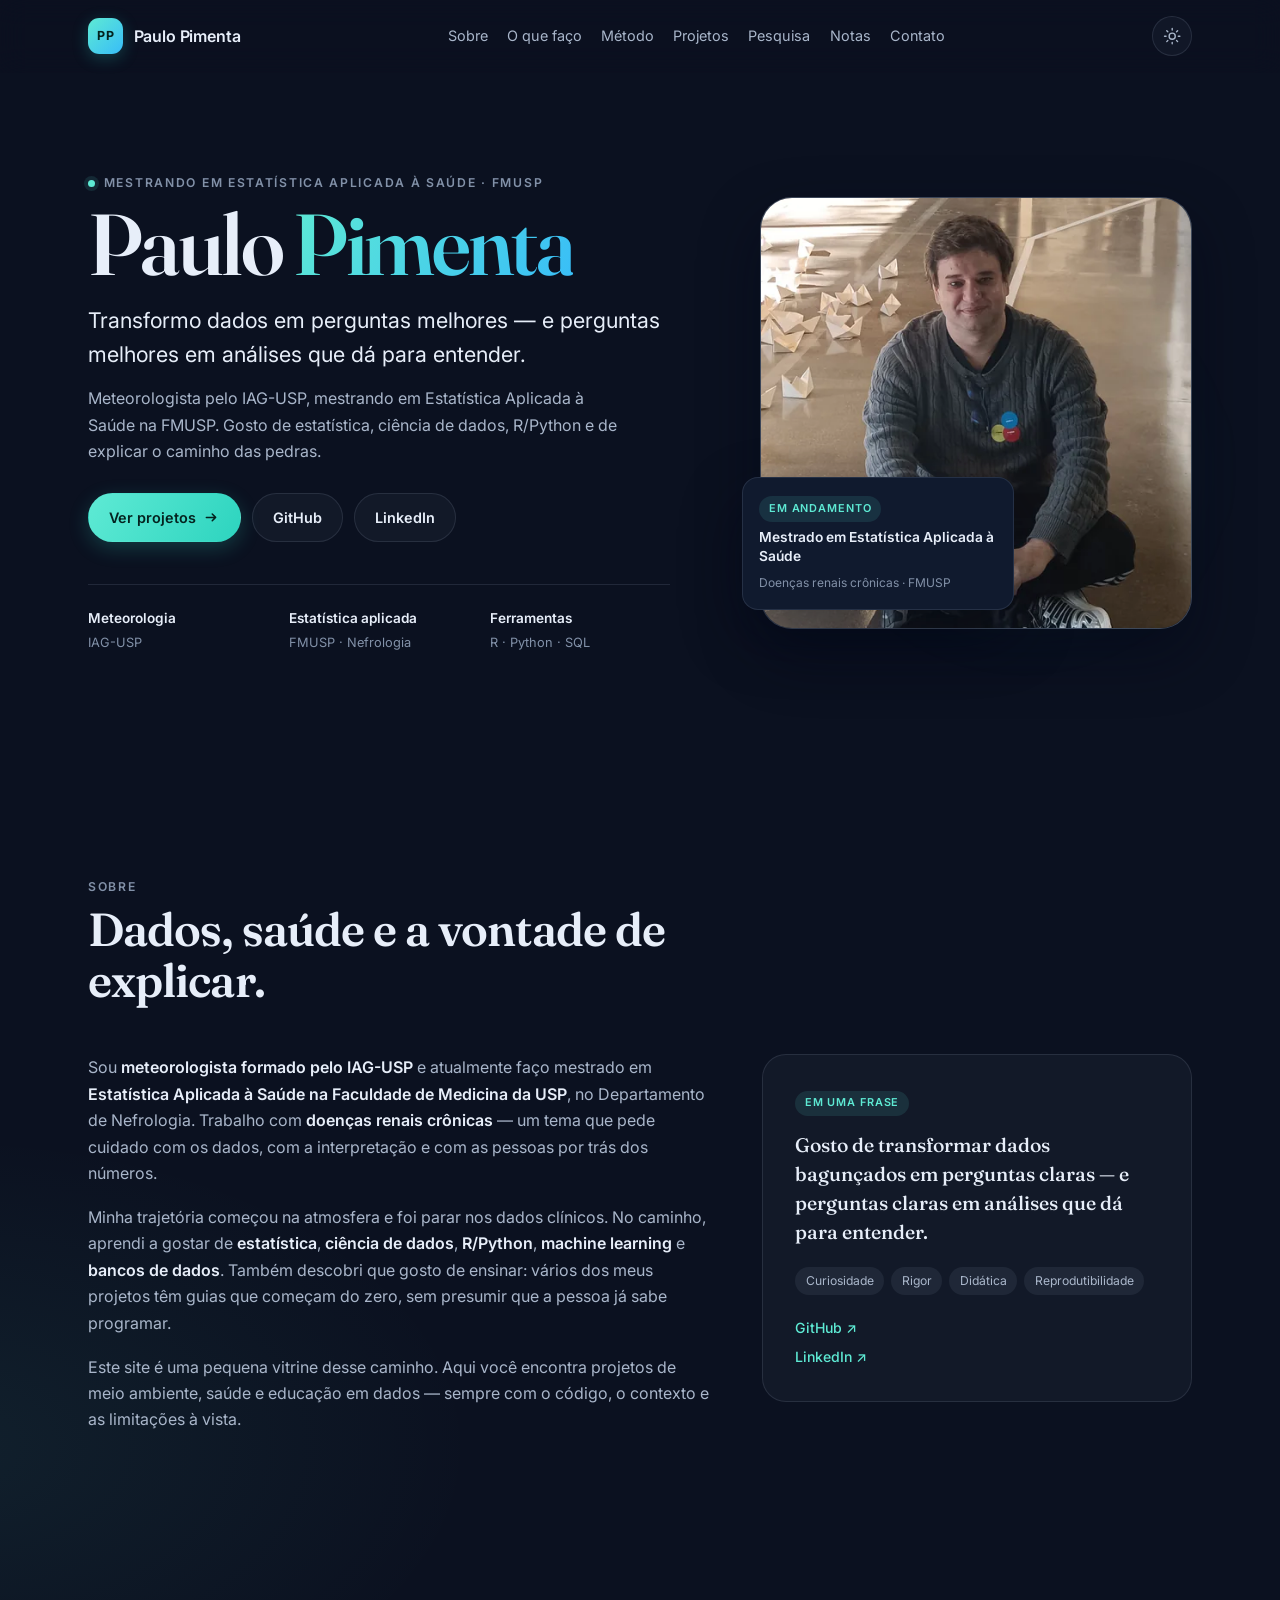
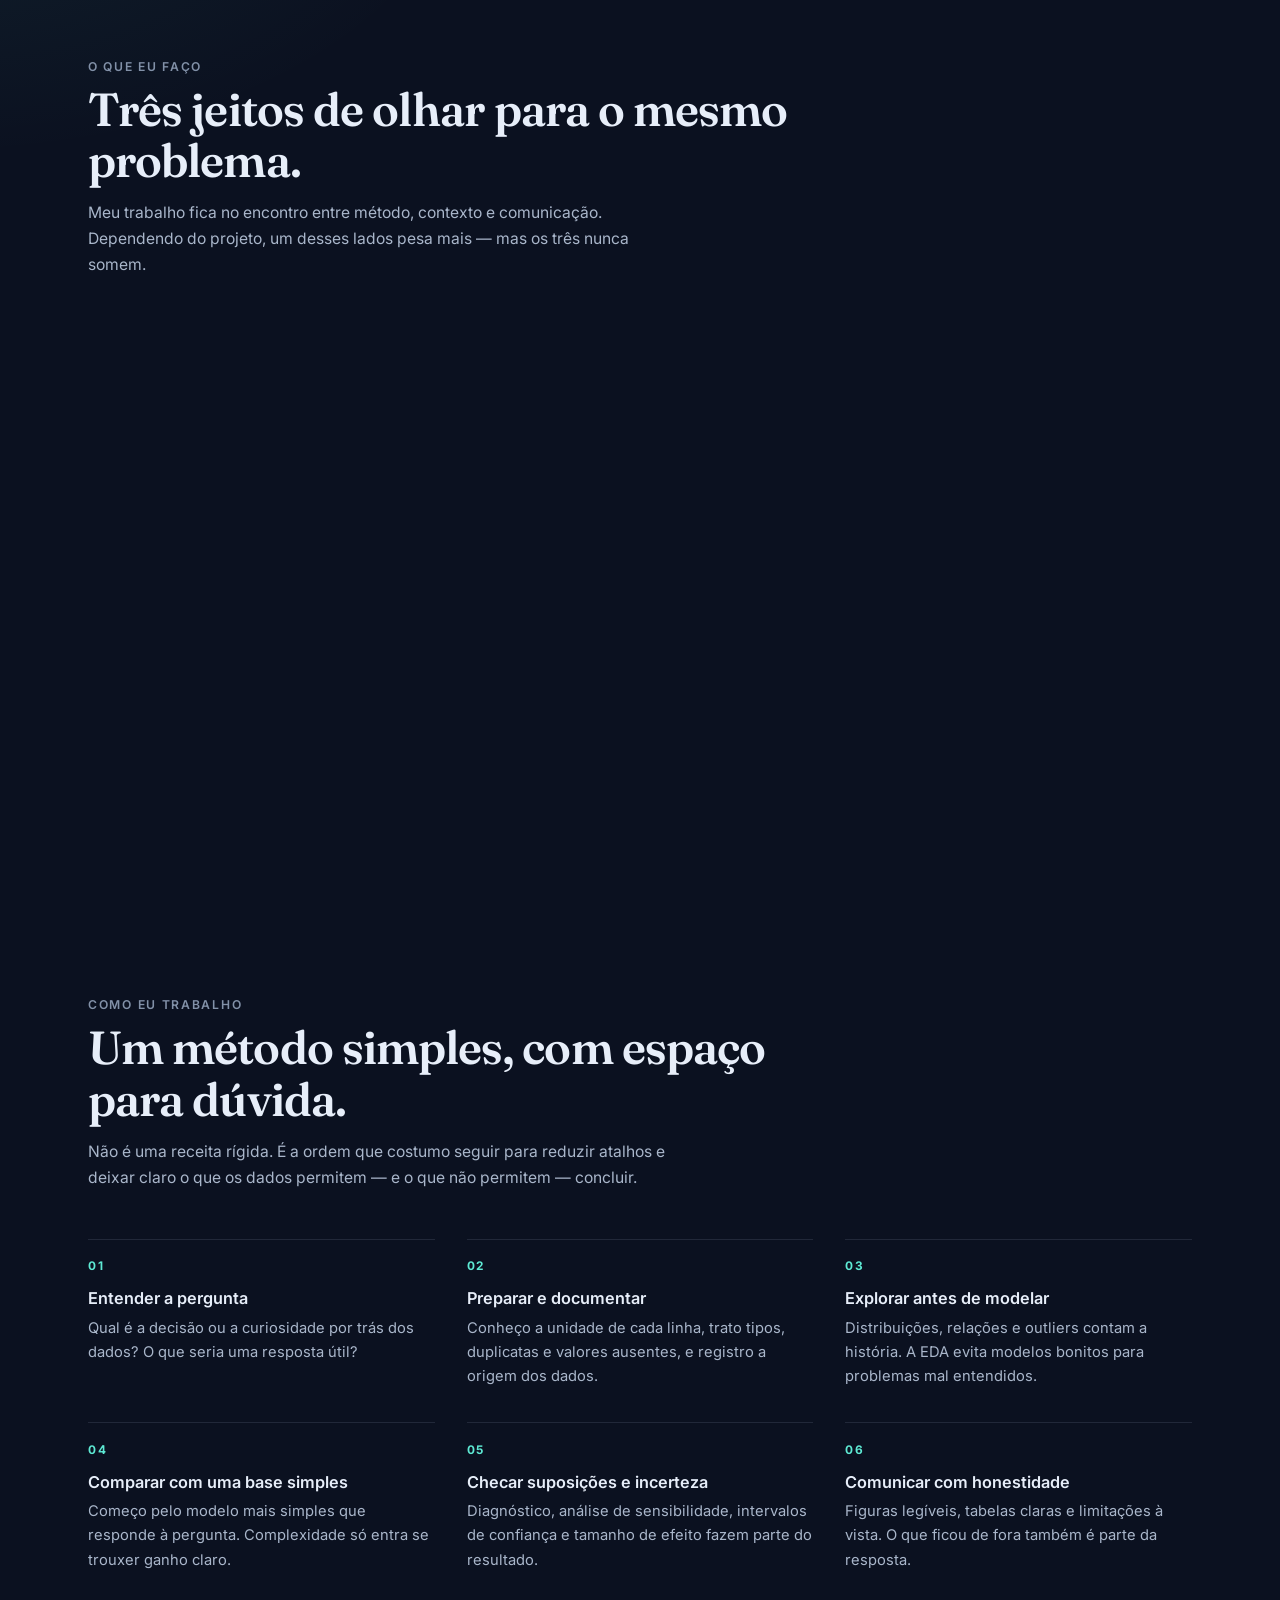
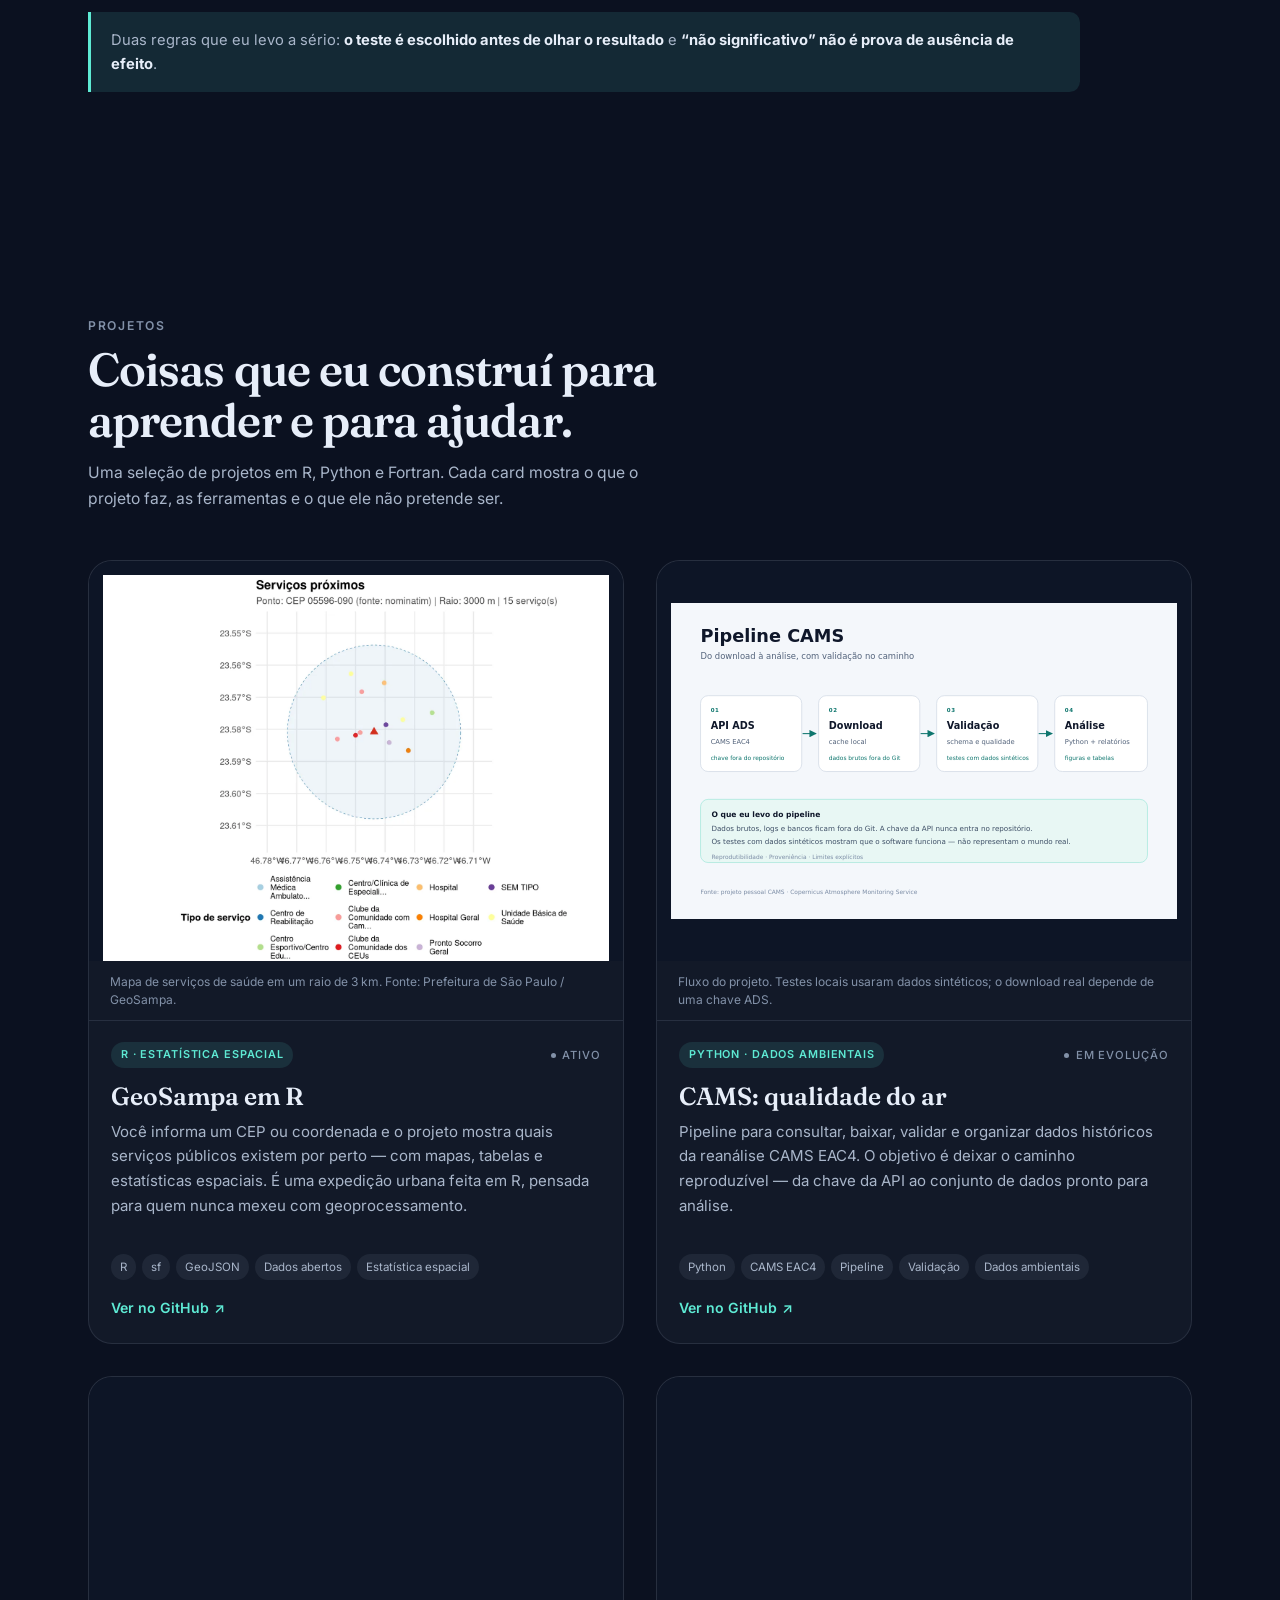
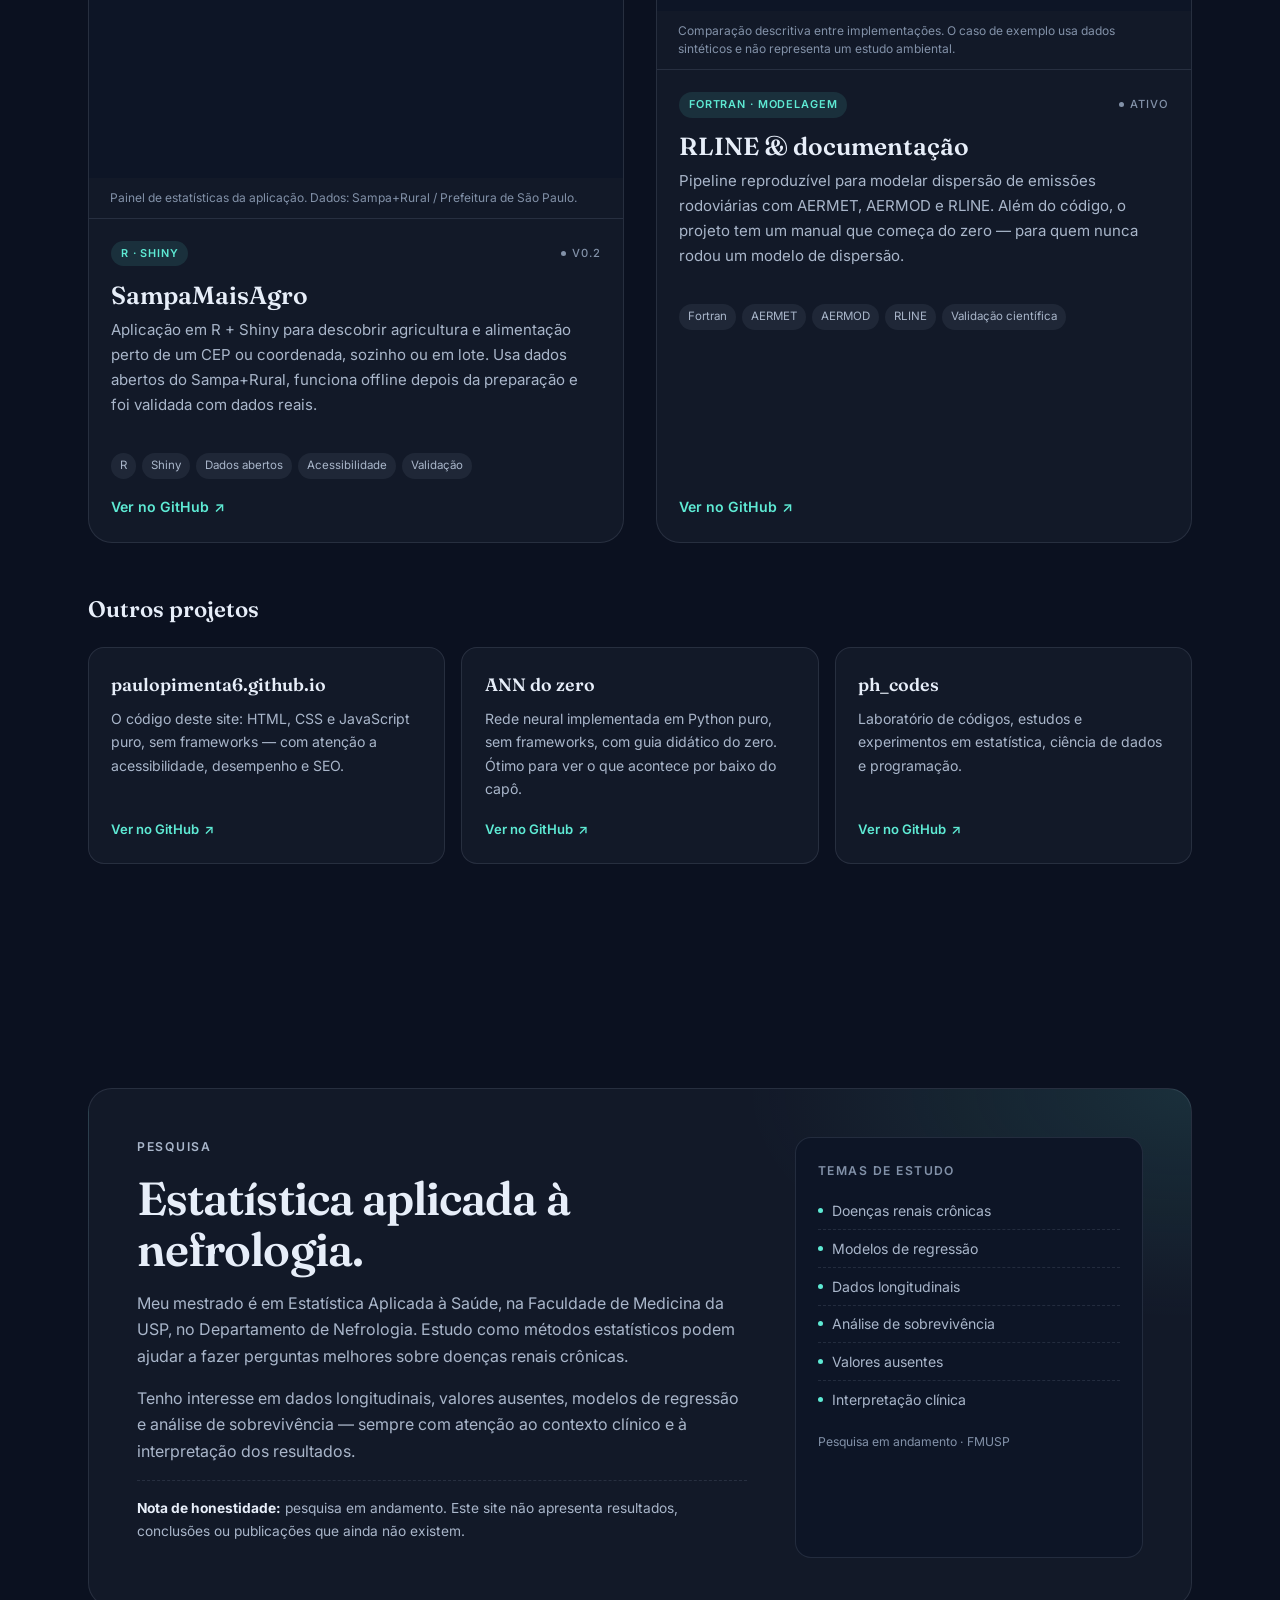
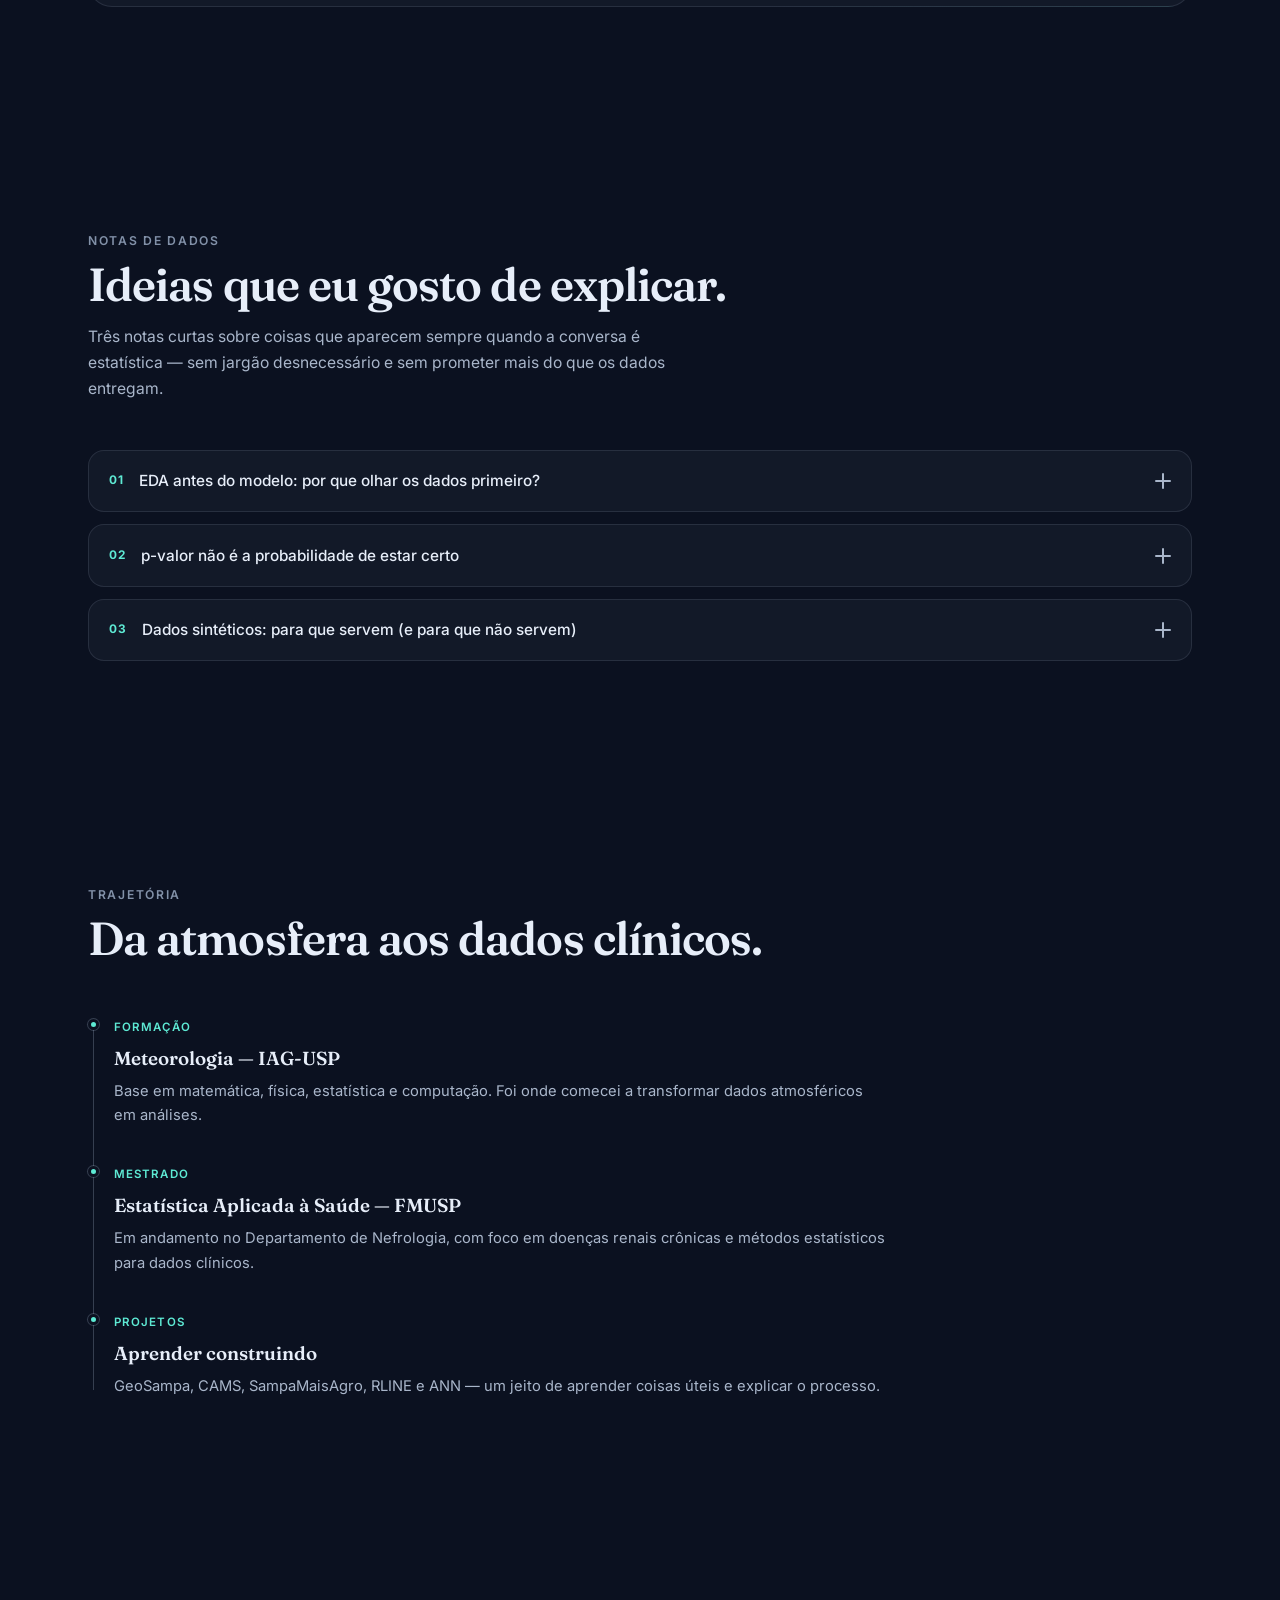
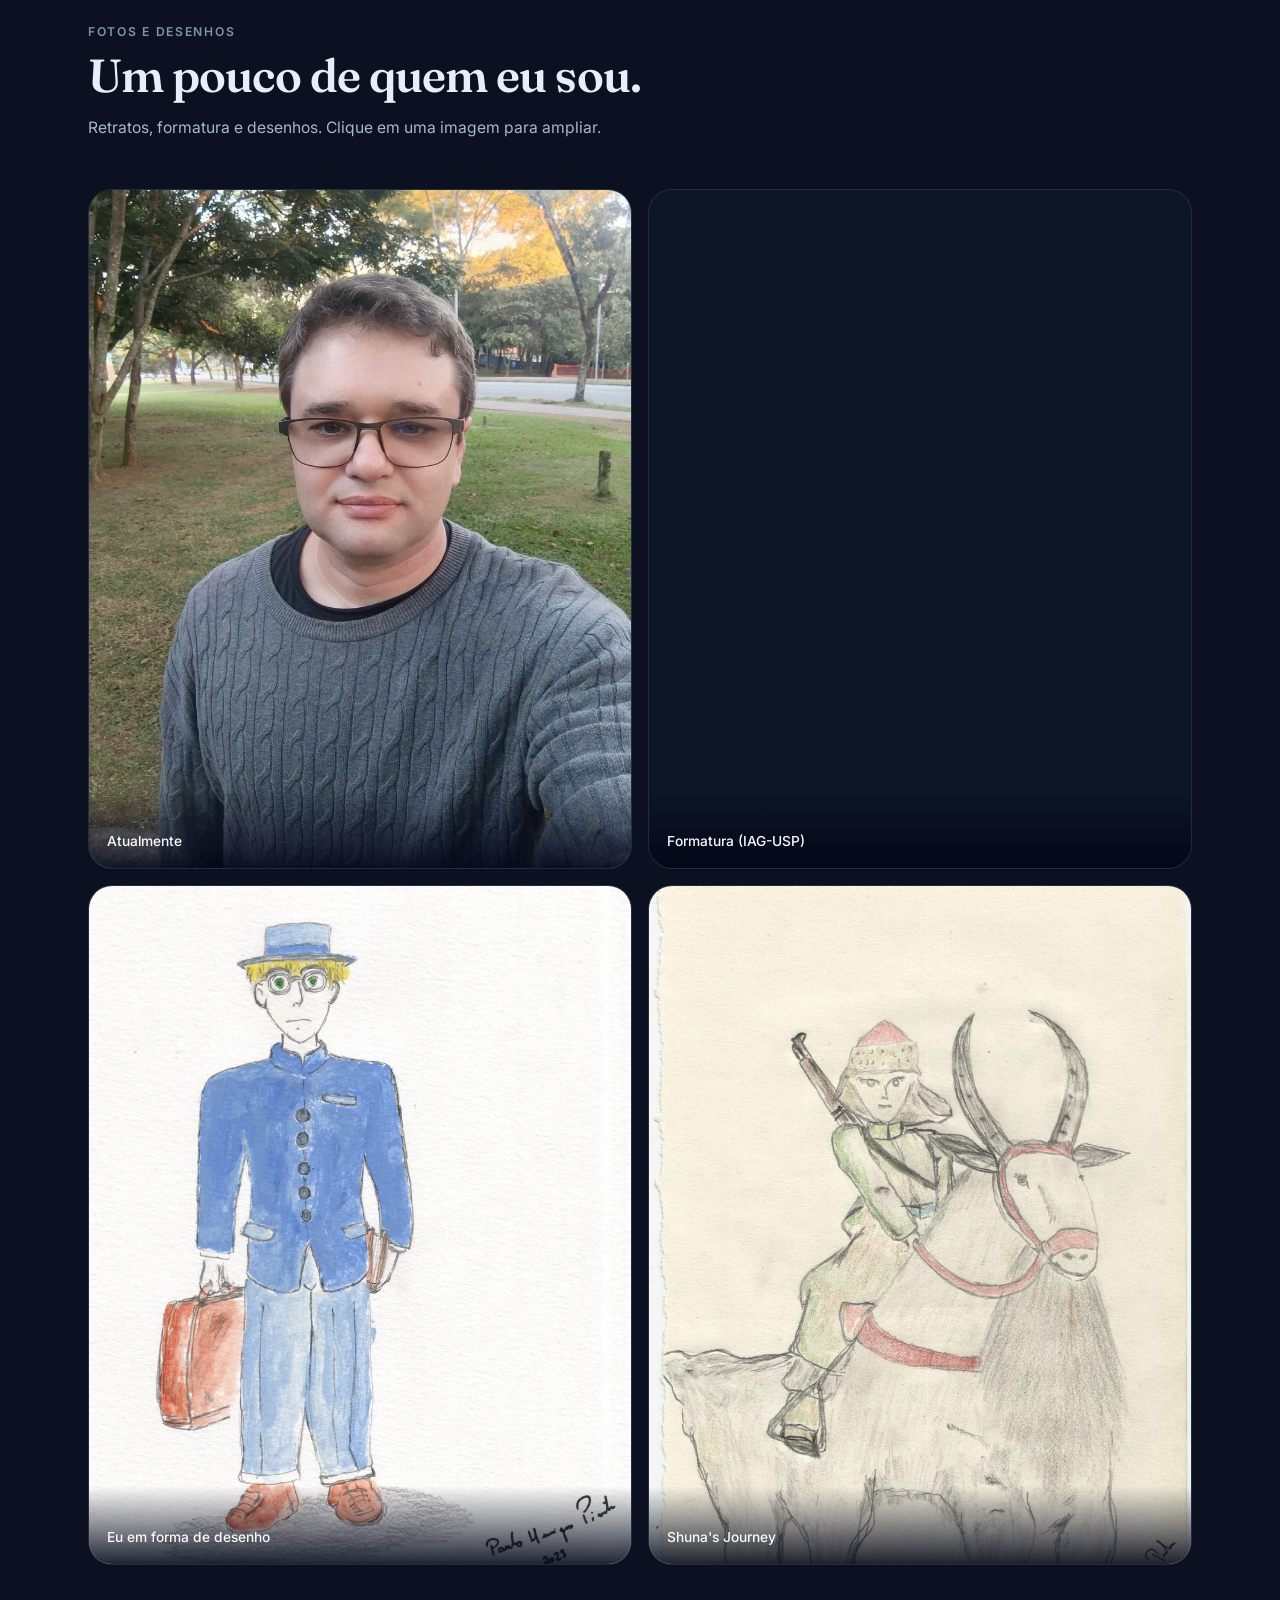
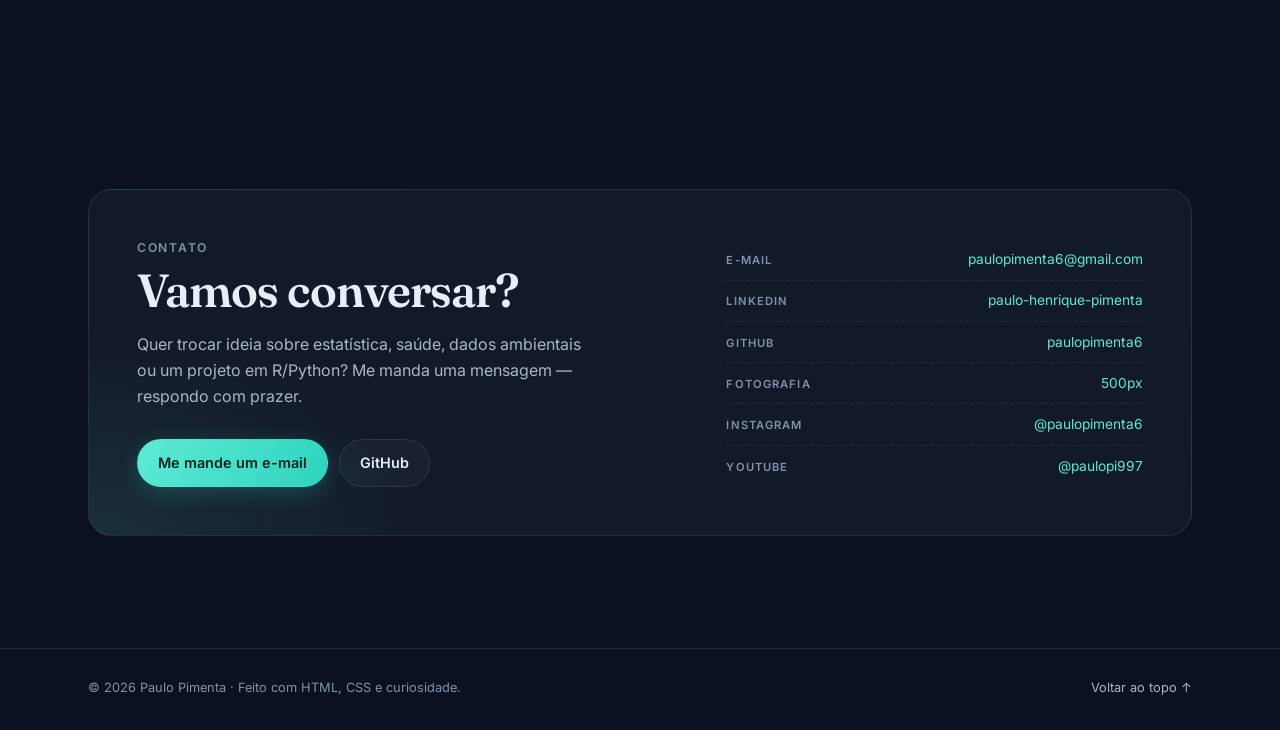
==== commit a702ca39: "Update hero photo and project cards; remove broken server_met link" ====
--- a/index.html
+++ b/index.html
@@ -158,7 +158,7 @@
         <div class="about-text reveal">
           <p>Sou <strong>meteorologista formado pelo IAG-USP</strong> e atualmente faço mestrado em <strong>Estatística Aplicada à Saúde na Faculdade de Medicina da USP</strong>, no Departamento de Nefrologia. Trabalho com <strong>doenças renais crônicas</strong> — um tema que pede cuidado com os dados, com a interpretação e com as pessoas por trás dos números.</p>
           <p>Minha trajetória começou na atmosfera e foi parar nos dados clínicos. No caminho, aprendi a gostar de <strong>estatística</strong>, <strong>ciência de dados</strong>, <strong>R/Python</strong>, <strong>machine learning</strong> e <strong>bancos de dados</strong>. Também descobri que gosto de ensinar: vários dos meus projetos têm guias que começam do zero, sem presumir que a pessoa já sabe programar.</p>
-          <p>Este site é uma pequena vitrine desse caminho. Aqui você encontra projetos de clima, meio ambiente, saúde e educação em dados — sempre com o código, o contexto e as limitações à vista.</p>
+          <p>Este site é uma pequena vitrine desse caminho. Aqui você encontra projetos de meio ambiente, saúde e educação em dados — sempre com o código, o contexto e as limitações à vista.</p>
         </div>
         <aside class="about-card reveal" aria-label="Resumo sobre mim">
           <span class="badge">Em uma frase</span>
@@ -238,7 +238,7 @@
       </div>
       <div class="band reveal">
         <span class="band-label">Onde isso se encontra</span>
-        <p>Saúde · Clima · Meio ambiente · Geoprocessamento</p>
+        <p>Saúde · Meio ambiente · Geoprocessamento</p>
       </div>
     </section>
 
@@ -404,9 +404,9 @@
       <h3 class="subheading reveal">Outros projetos</h3>
       <div class="compact-grid">
         <article class="compact-card reveal">
-          <h3>server_met</h3>
-          <p>Servidor meteorológico que coleta dados GRIB e METAR da NOAA, gera mapas e estatísticas com Python, Bash e SQLite.</p>
-          <a class="text-link" href="https://github.com/paulopimenta6/server_met" target="_blank" rel="noopener">Ver no GitHub <span aria-hidden="true">↗</span></a>
+          <h3>paulopimenta6.github.io</h3>
+          <p>O código deste site: HTML, CSS e JavaScript puro, sem frameworks — com atenção a acessibilidade, desempenho e SEO.</p>
+          <a class="text-link" href="https://github.com/paulopimenta6/paulopimenta6.github.io" target="_blank" rel="noopener">Ver no GitHub <span aria-hidden="true">↗</span></a>
         </article>
         <article class="compact-card reveal">
           <h3>ANN do zero</h3>
@@ -507,7 +507,7 @@
           <span class="timeline-dot" aria-hidden="true"></span>
           <span class="timeline-period">Projetos</span>
           <h3>Aprender construindo</h3>
-          <p>GeoSampa, CAMS, SampaMaisAgro, RLINE, server_met e ANN — um jeito de aprender coisas úteis e explicar o processo.</p>
+          <p>GeoSampa, CAMS, SampaMaisAgro, RLINE e ANN — um jeito de aprender coisas úteis e explicar o processo.</p>
         </li>
       </ol>
     </section>
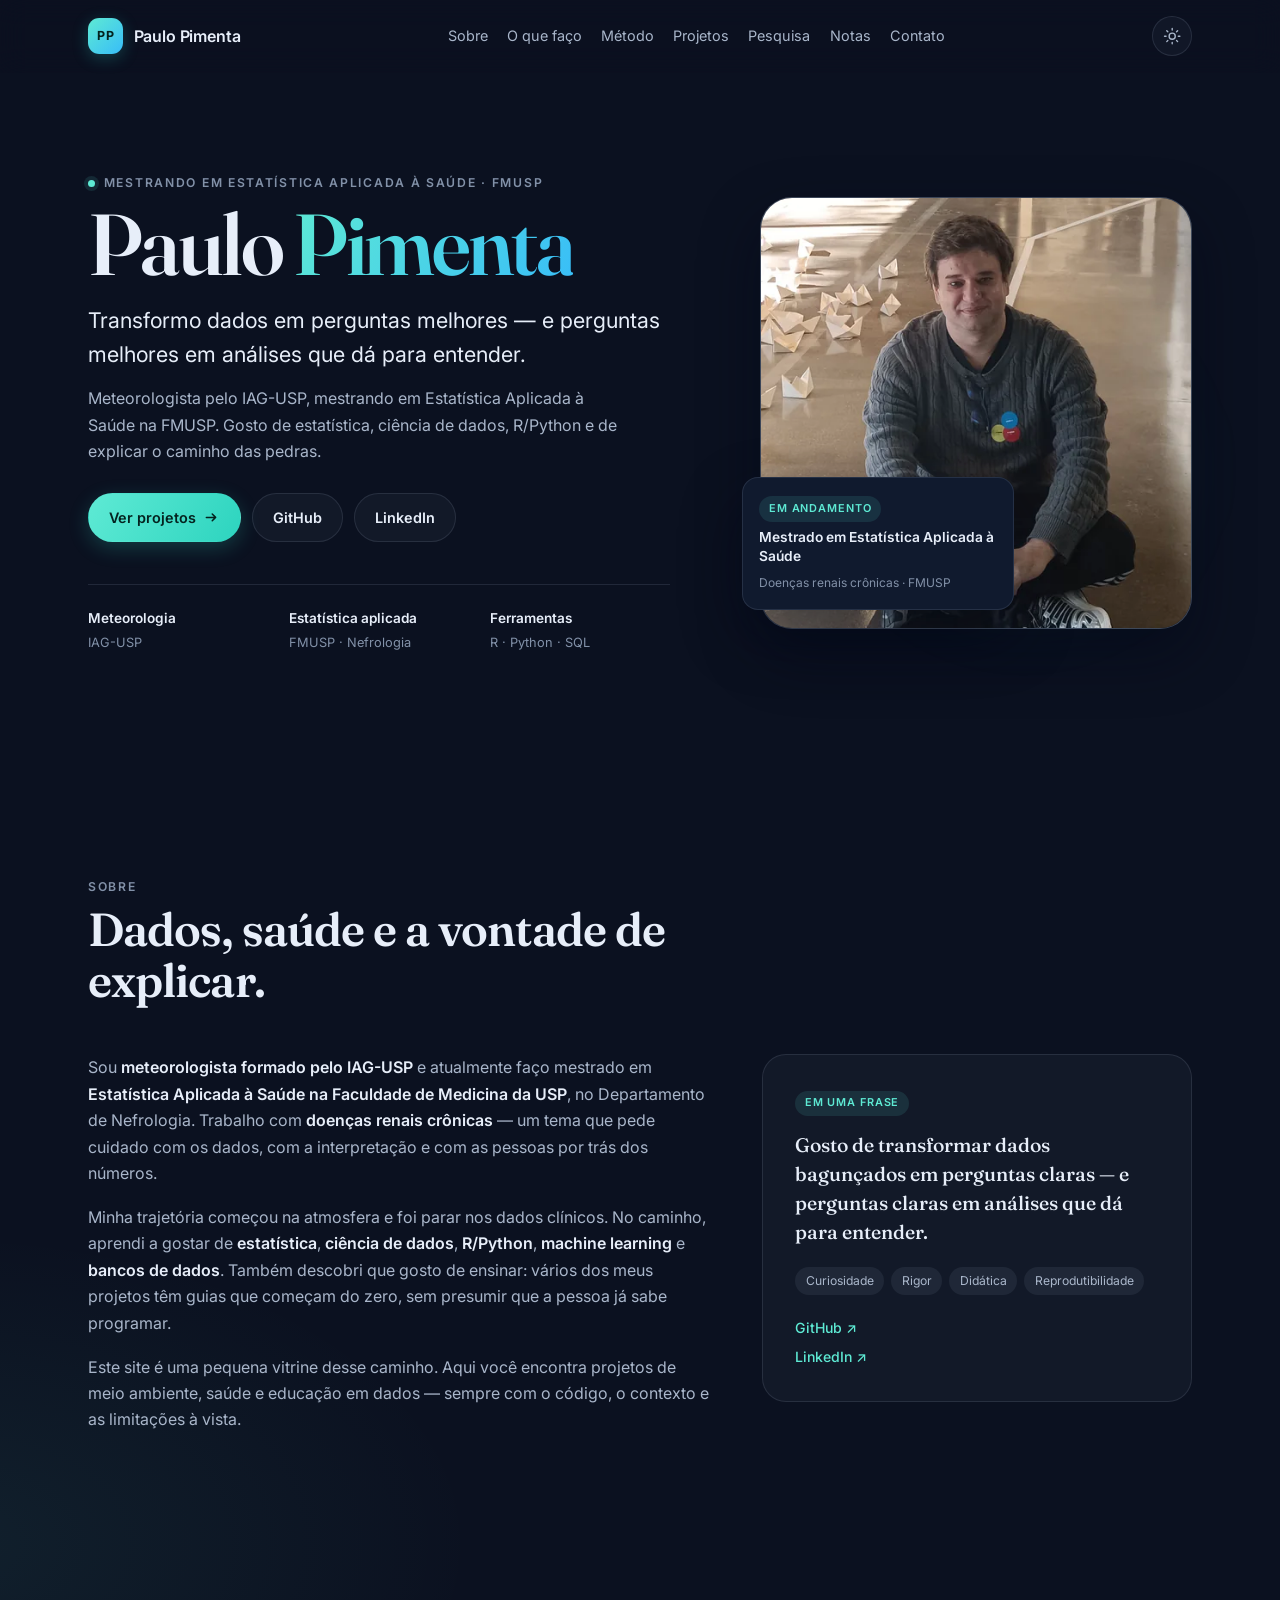
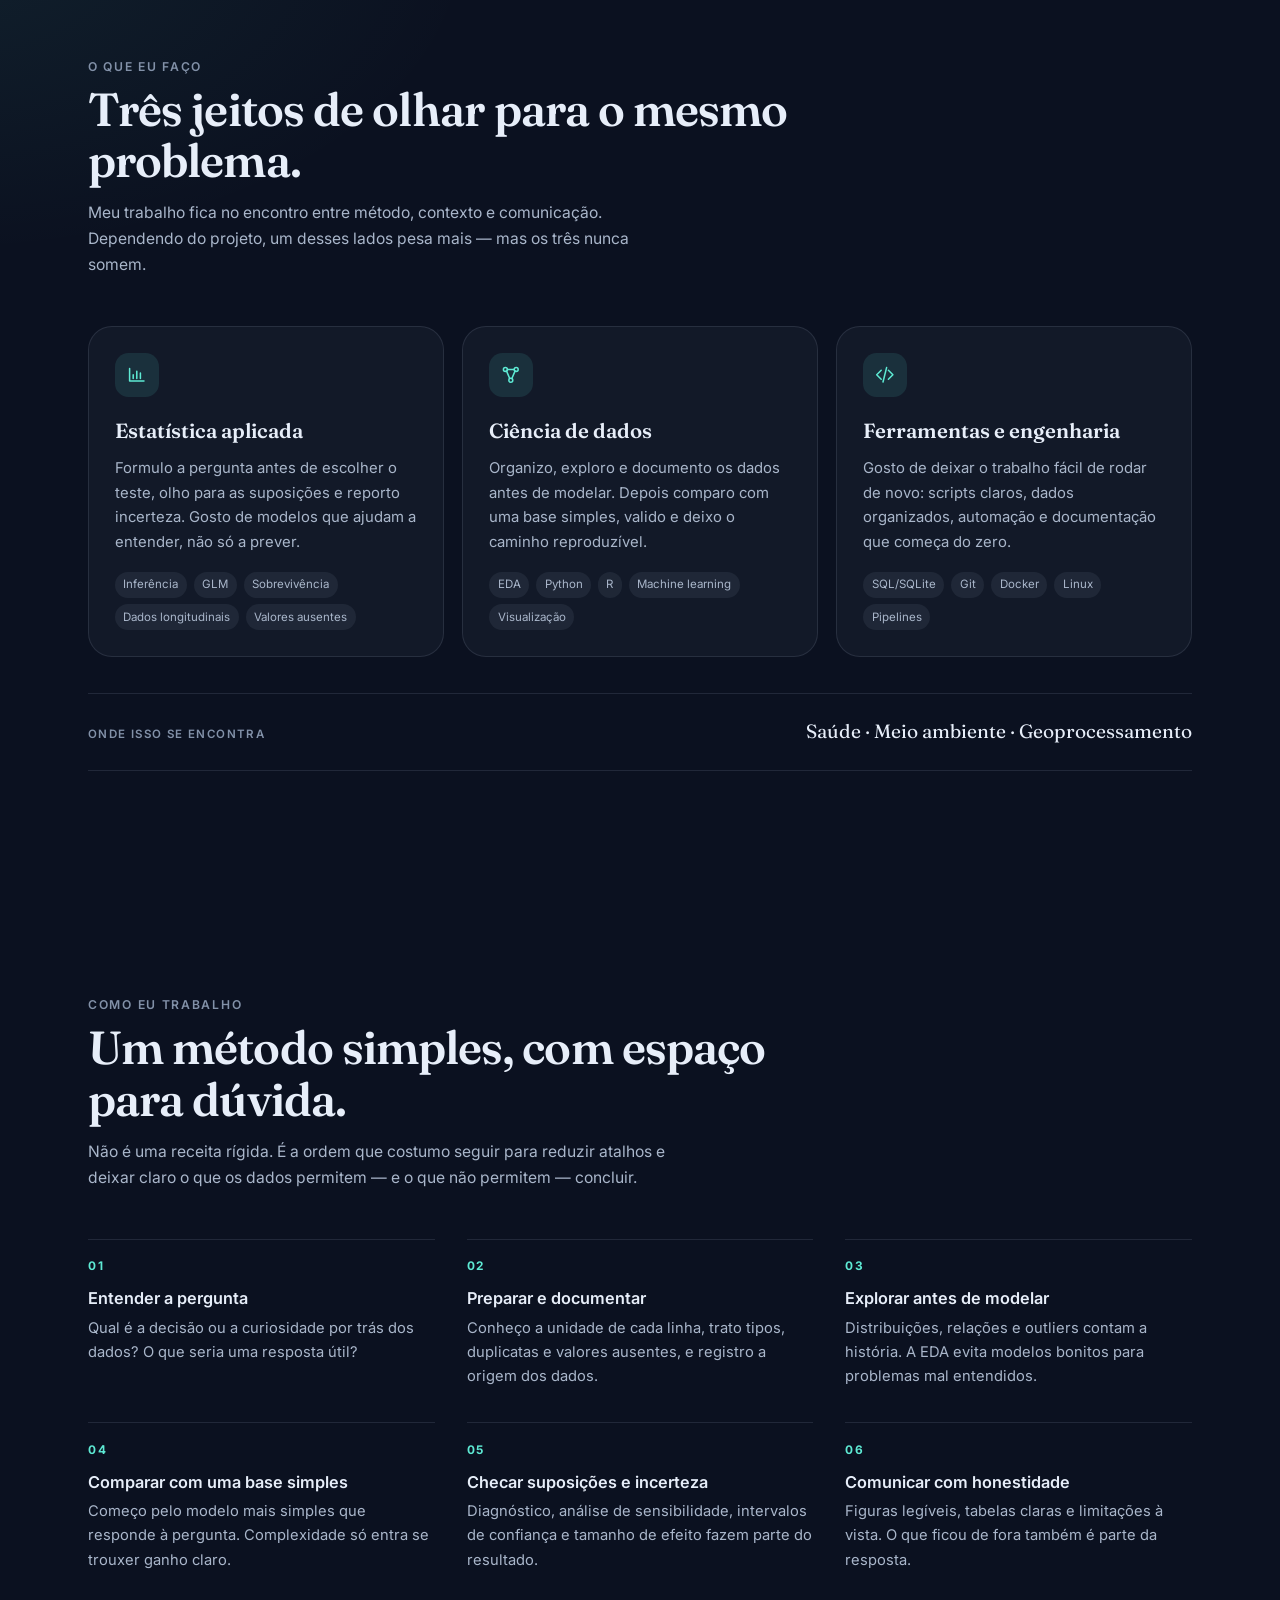
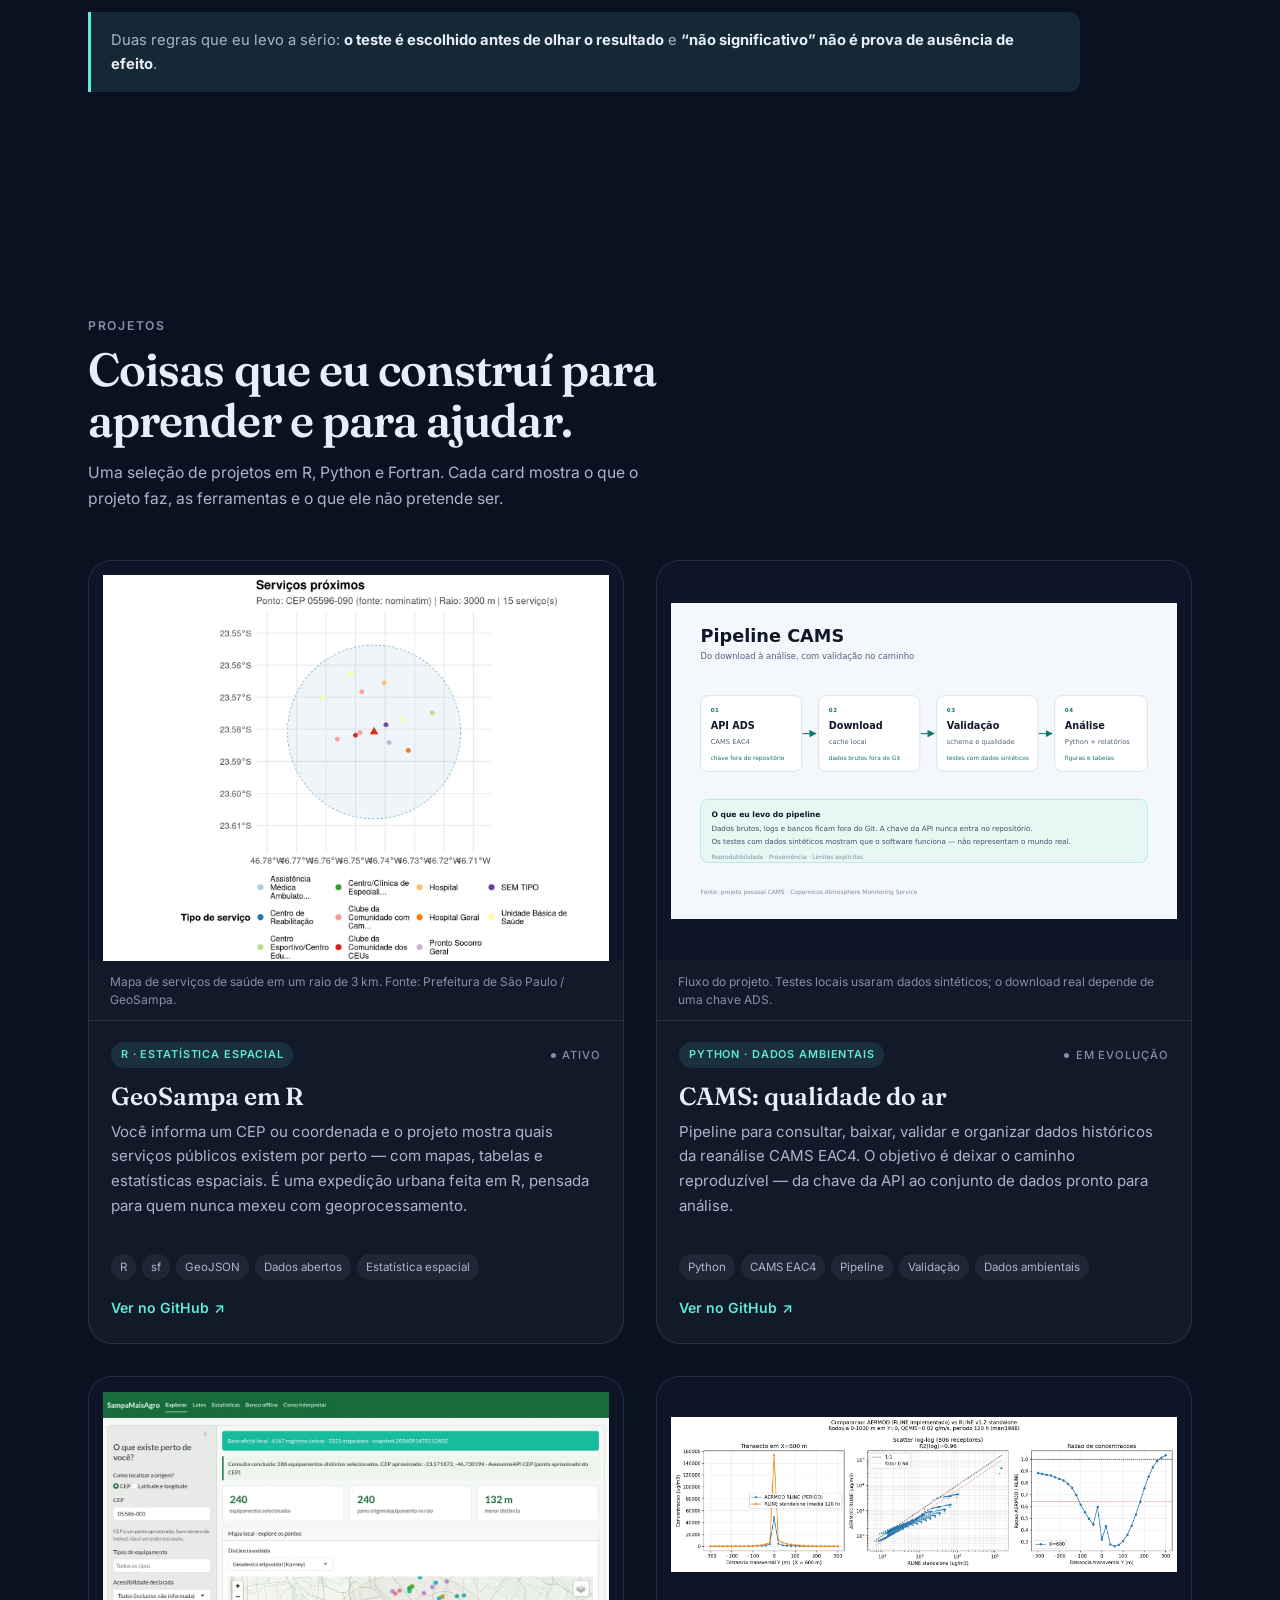
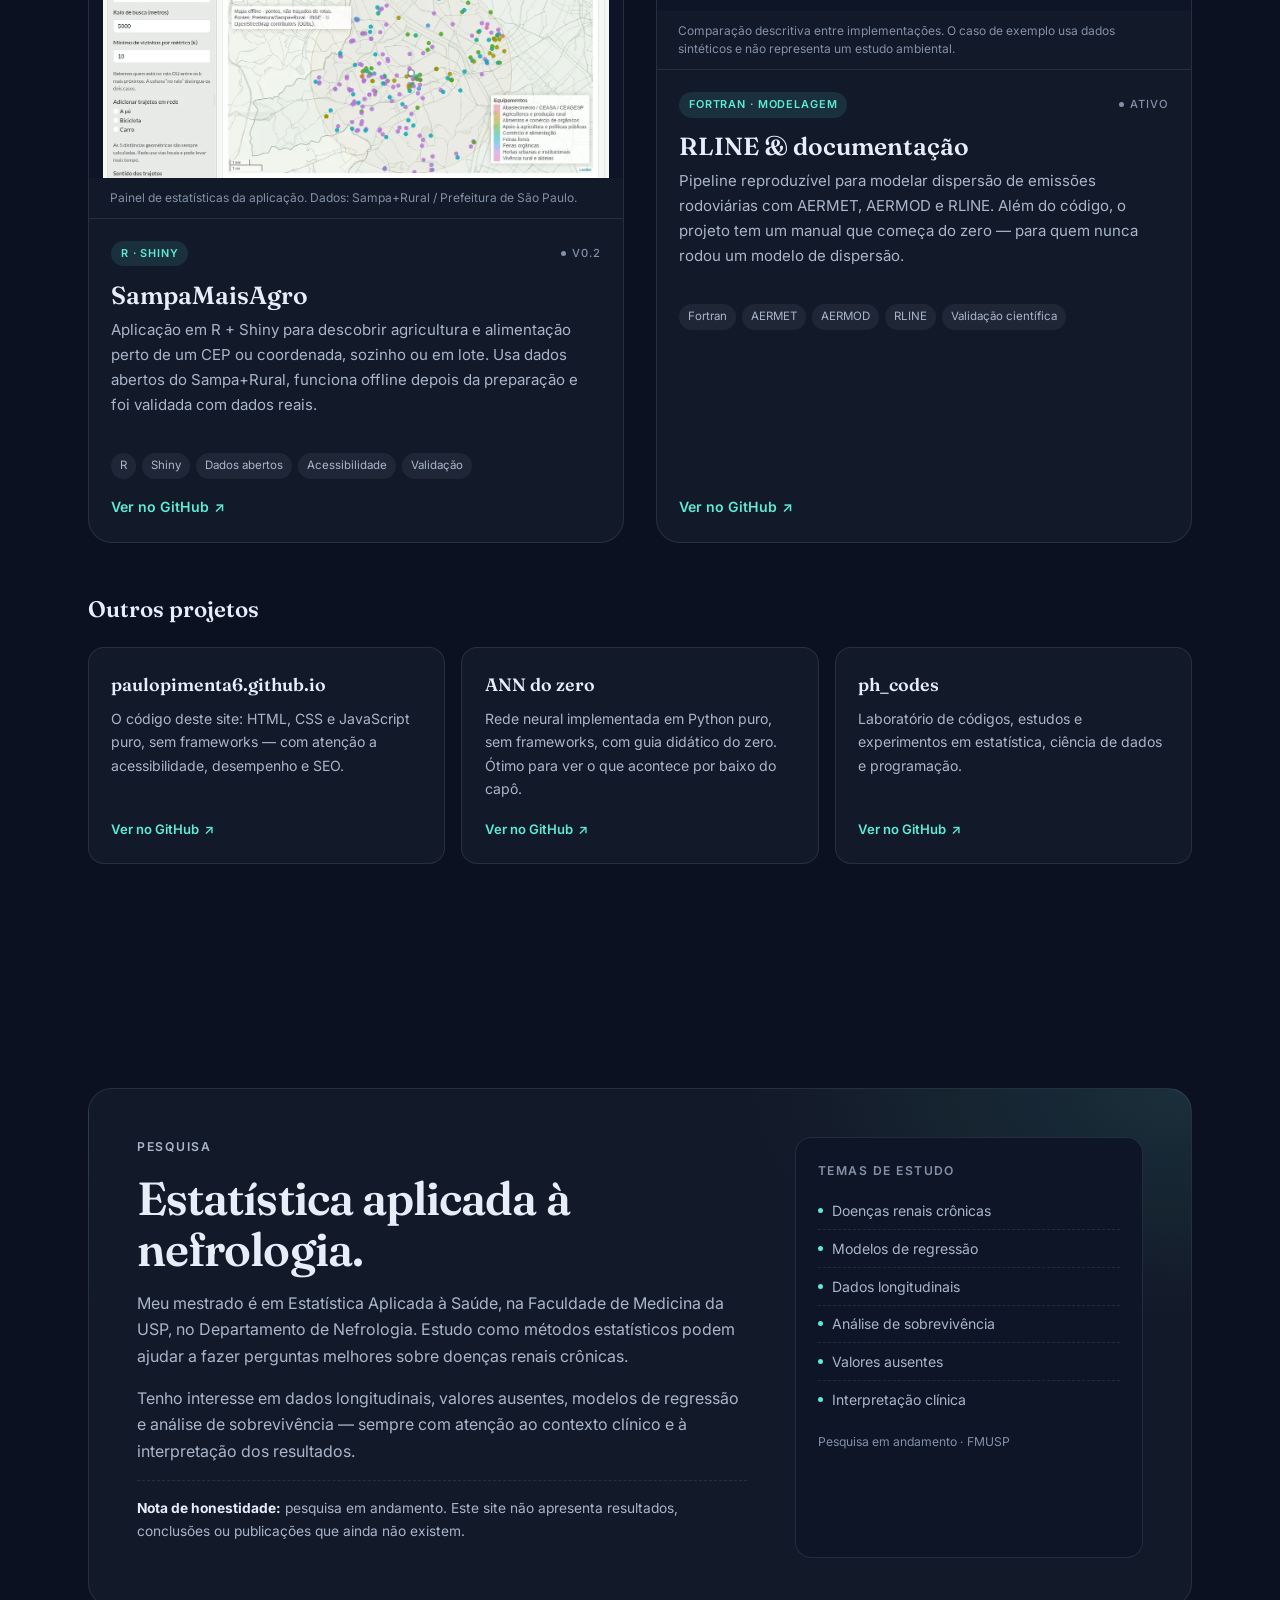
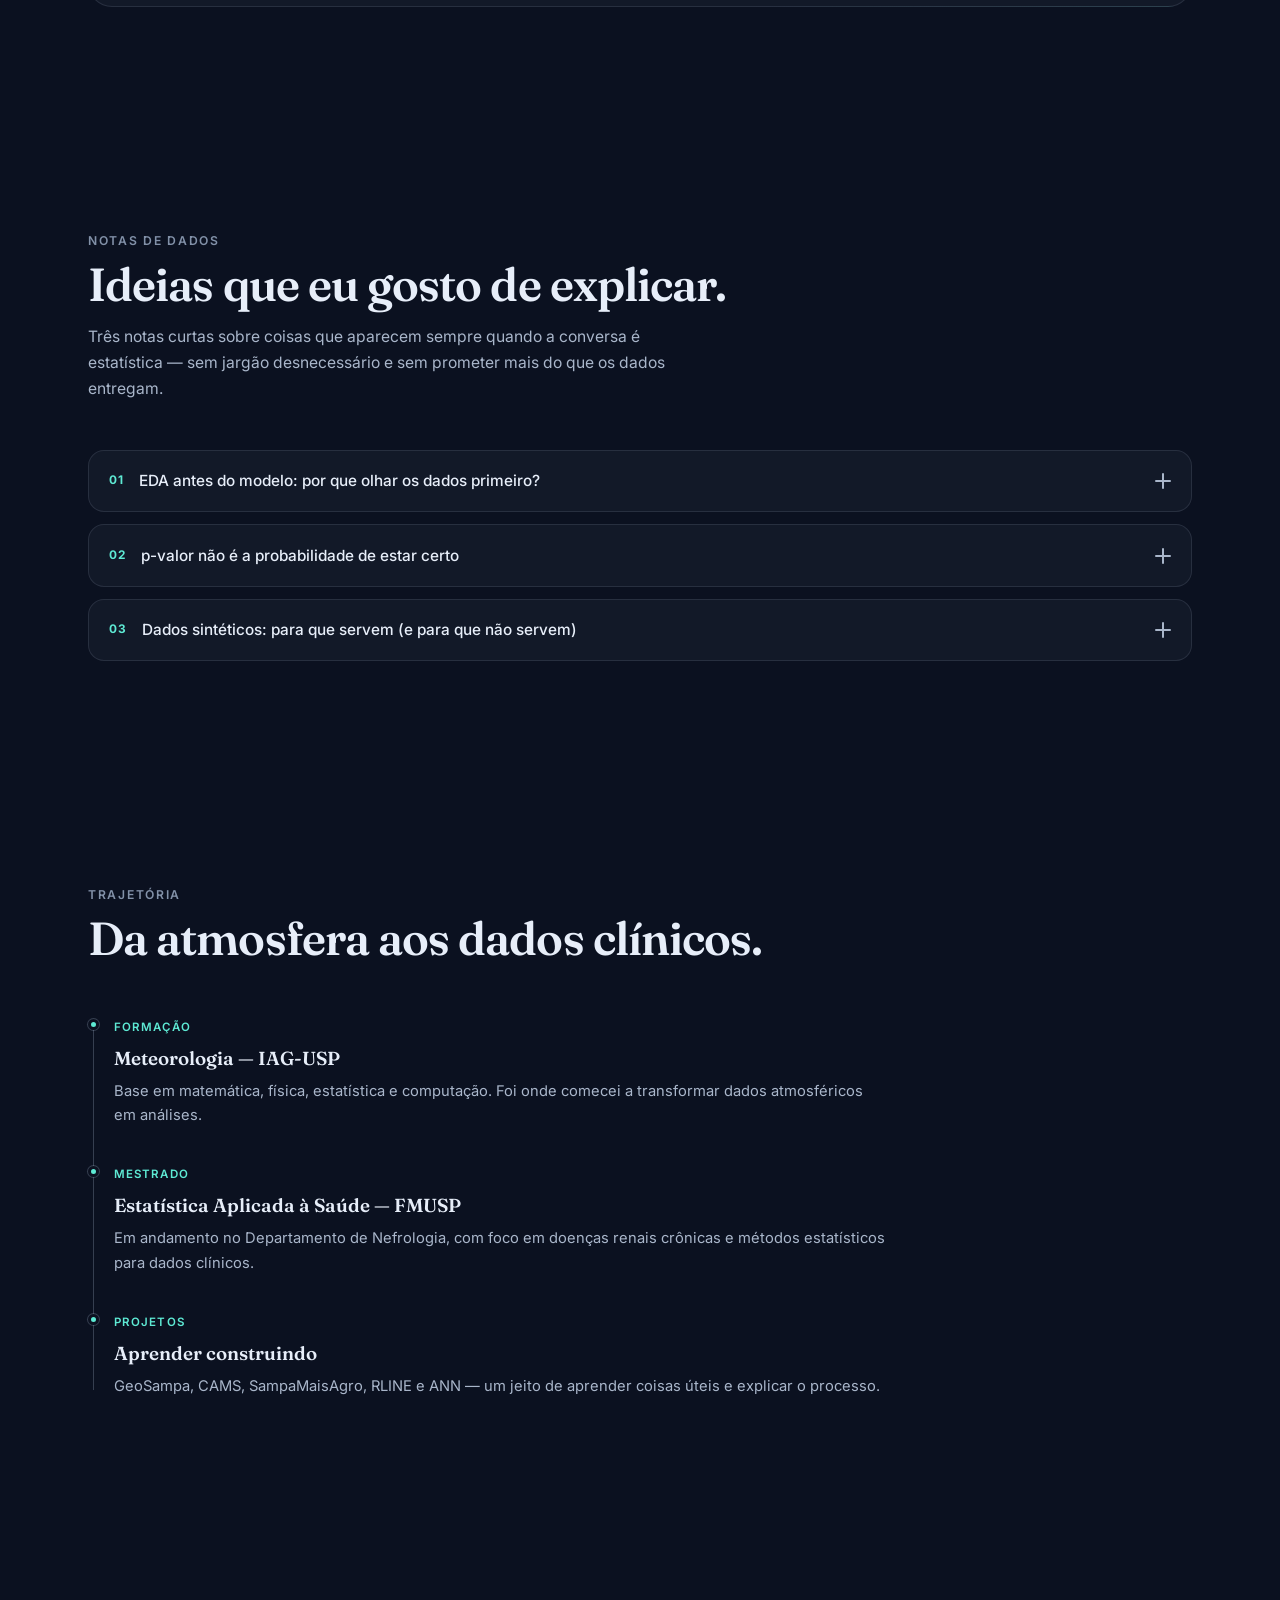
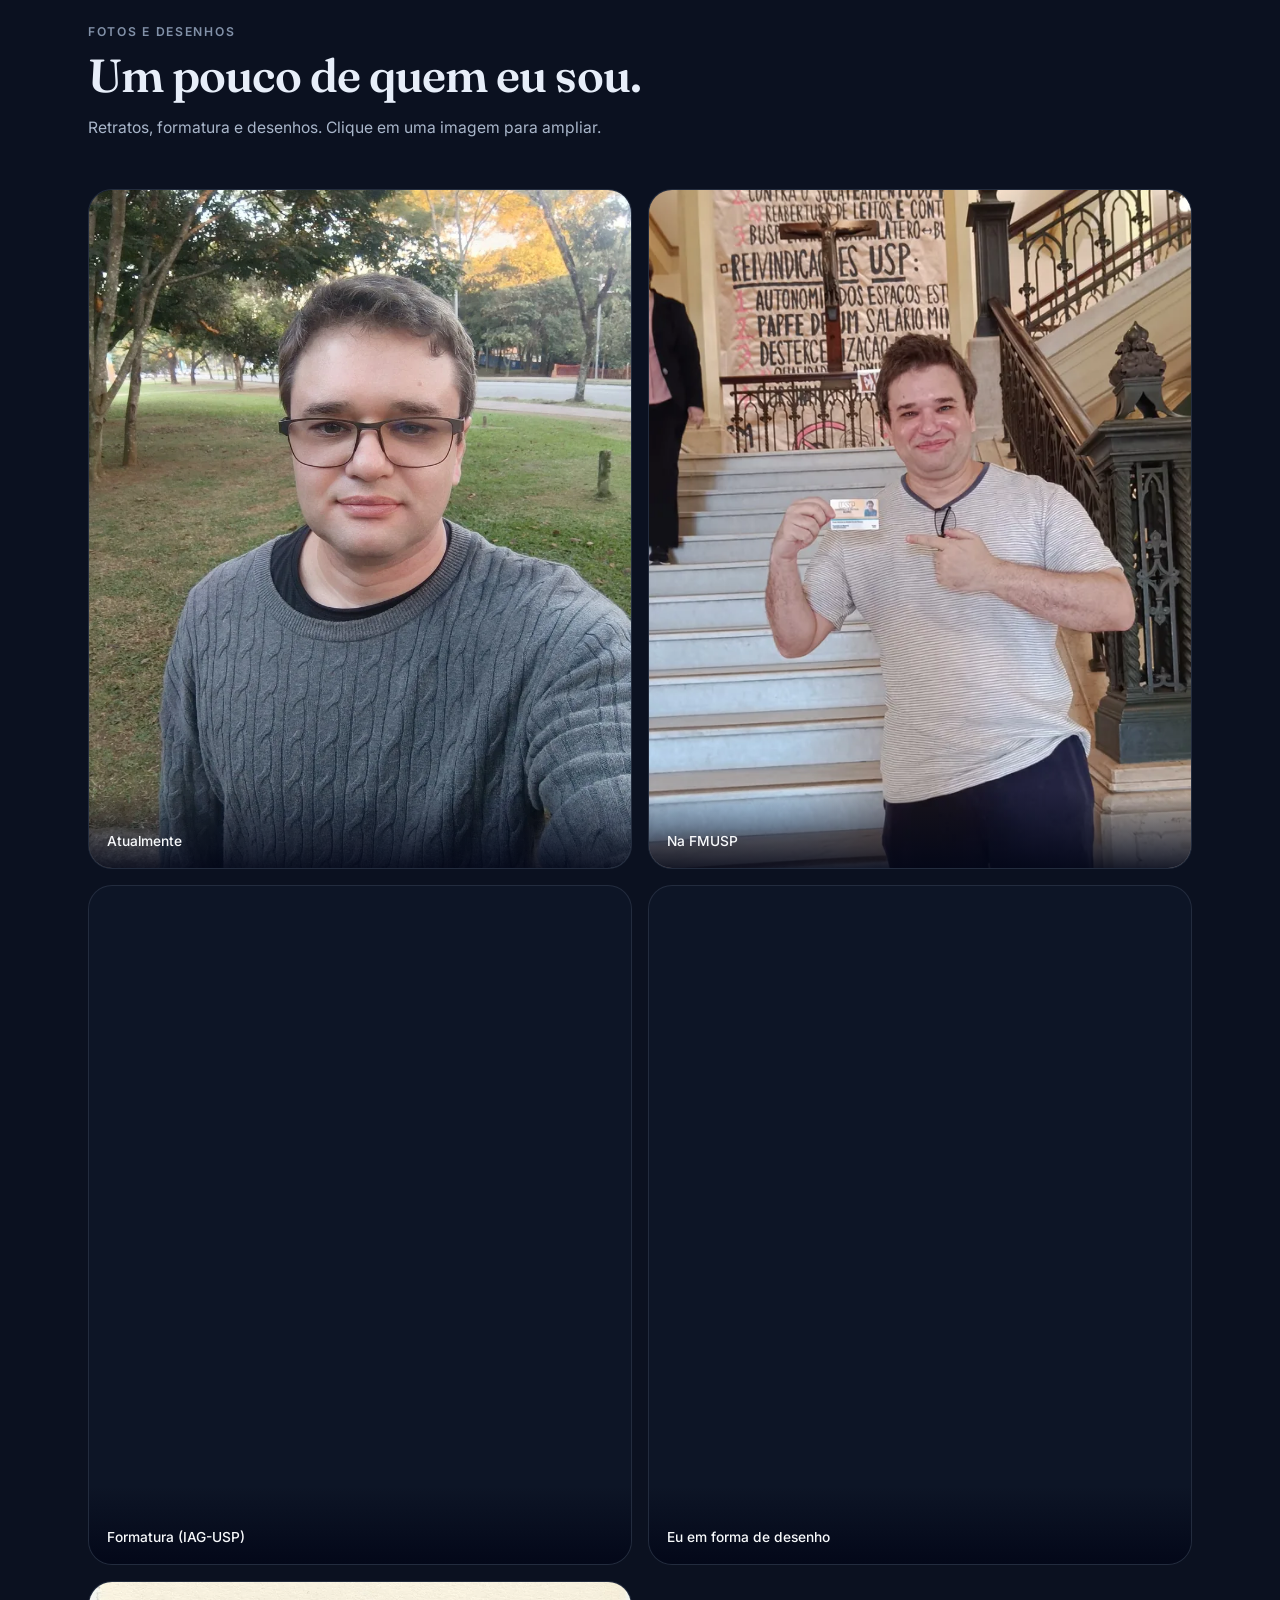
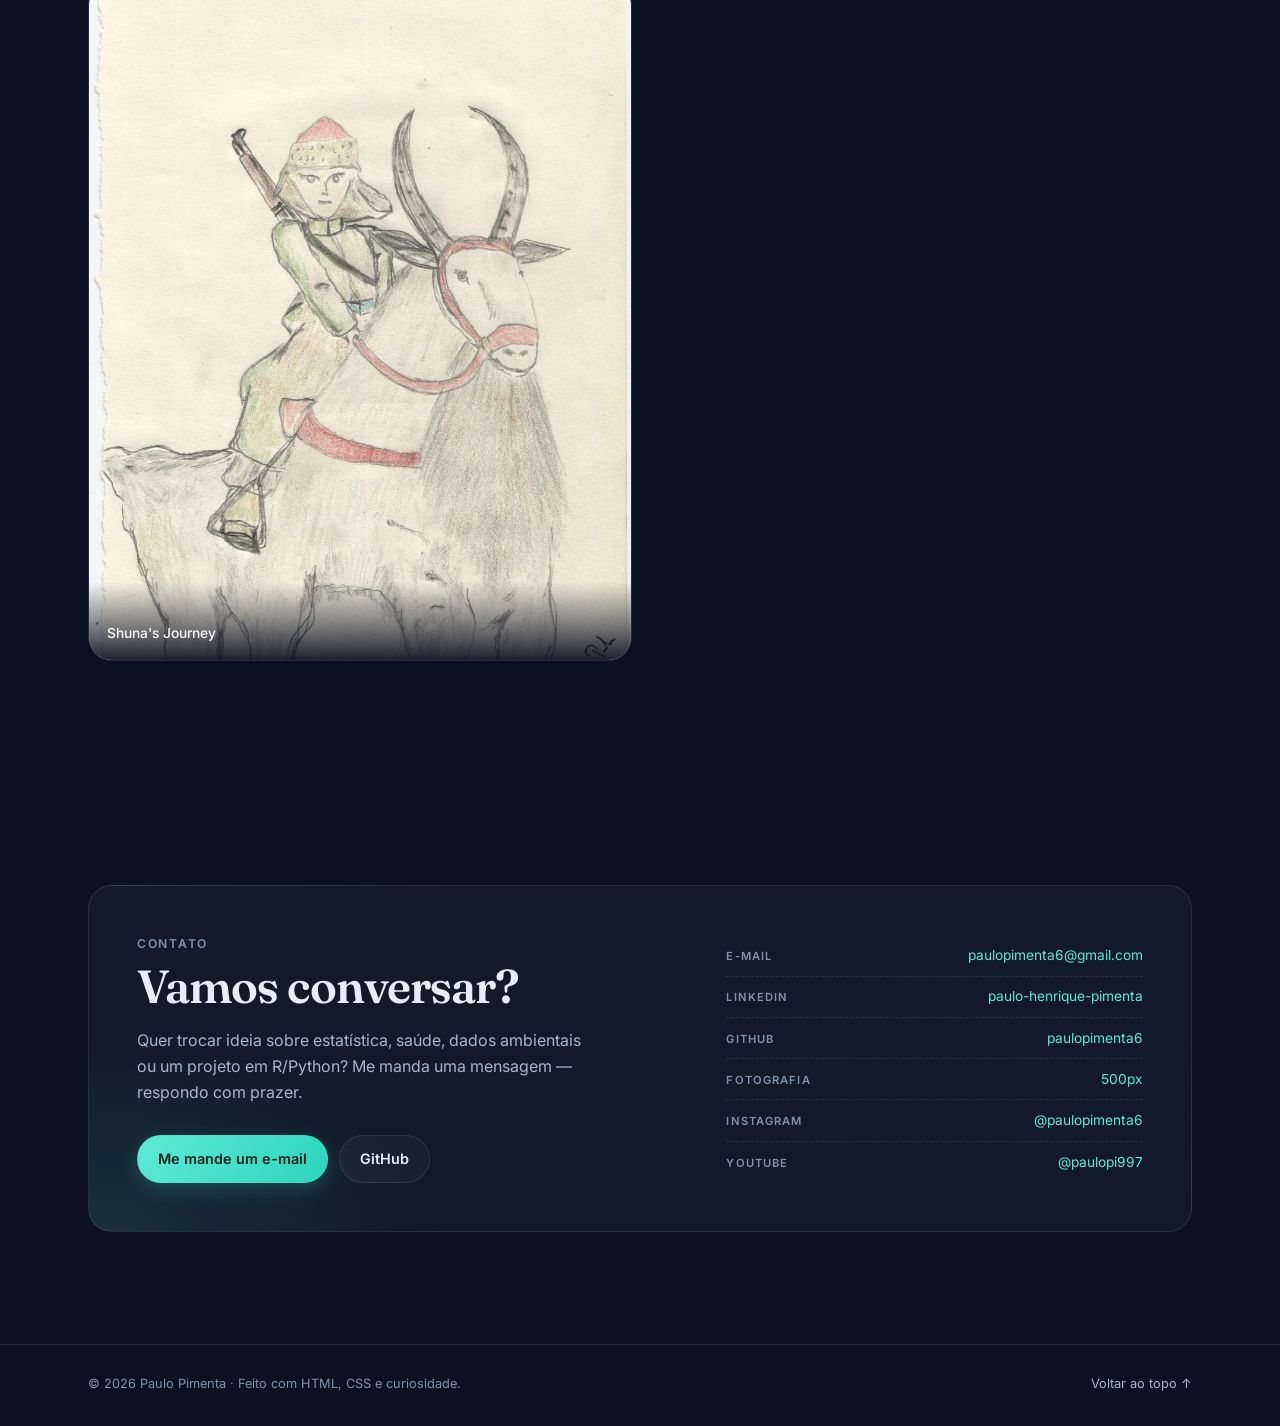
==== commit 8302a906: "Add FMUSP photo to gallery" ====
--- a/index.html
+++ b/index.html
@@ -526,6 +526,13 @@
           </picture>
           <span>Atualmente</span>
         </button>
+        <button class="gallery-item gallery-item--tall reveal" type="button" data-full="assets/images/eu_na_fmusp.jpg" data-caption="Na FMUSP">
+          <picture>
+            <source srcset="assets/images/eu_na_fmusp.webp" type="image/webp" />
+            <img src="assets/images/eu_na_fmusp.jpg" alt="Paulo Pimenta na FMUSP, segurando seu cartão de estudante" width="629" height="1400" loading="lazy" decoding="async" />
+          </picture>
+          <span>Na FMUSP</span>
+        </button>
         <button class="gallery-item reveal" type="button" data-full="assets/images/eu_na_minha_formatura.jpg" data-caption="Minha formatura (IAG-USP)">
           <picture>
             <source srcset="assets/images/eu_na_minha_formatura.webp" type="image/webp" />
--- a/assets/css/style.css
+++ b/assets/css/style.css
@@ -1202,6 +1202,10 @@
   transition: transform 450ms ease;
 }
 
+.gallery-item--tall img {
+  object-position: center 32%;
+}
+
 .gallery-item:hover img {
   transform: scale(1.04);
 }
